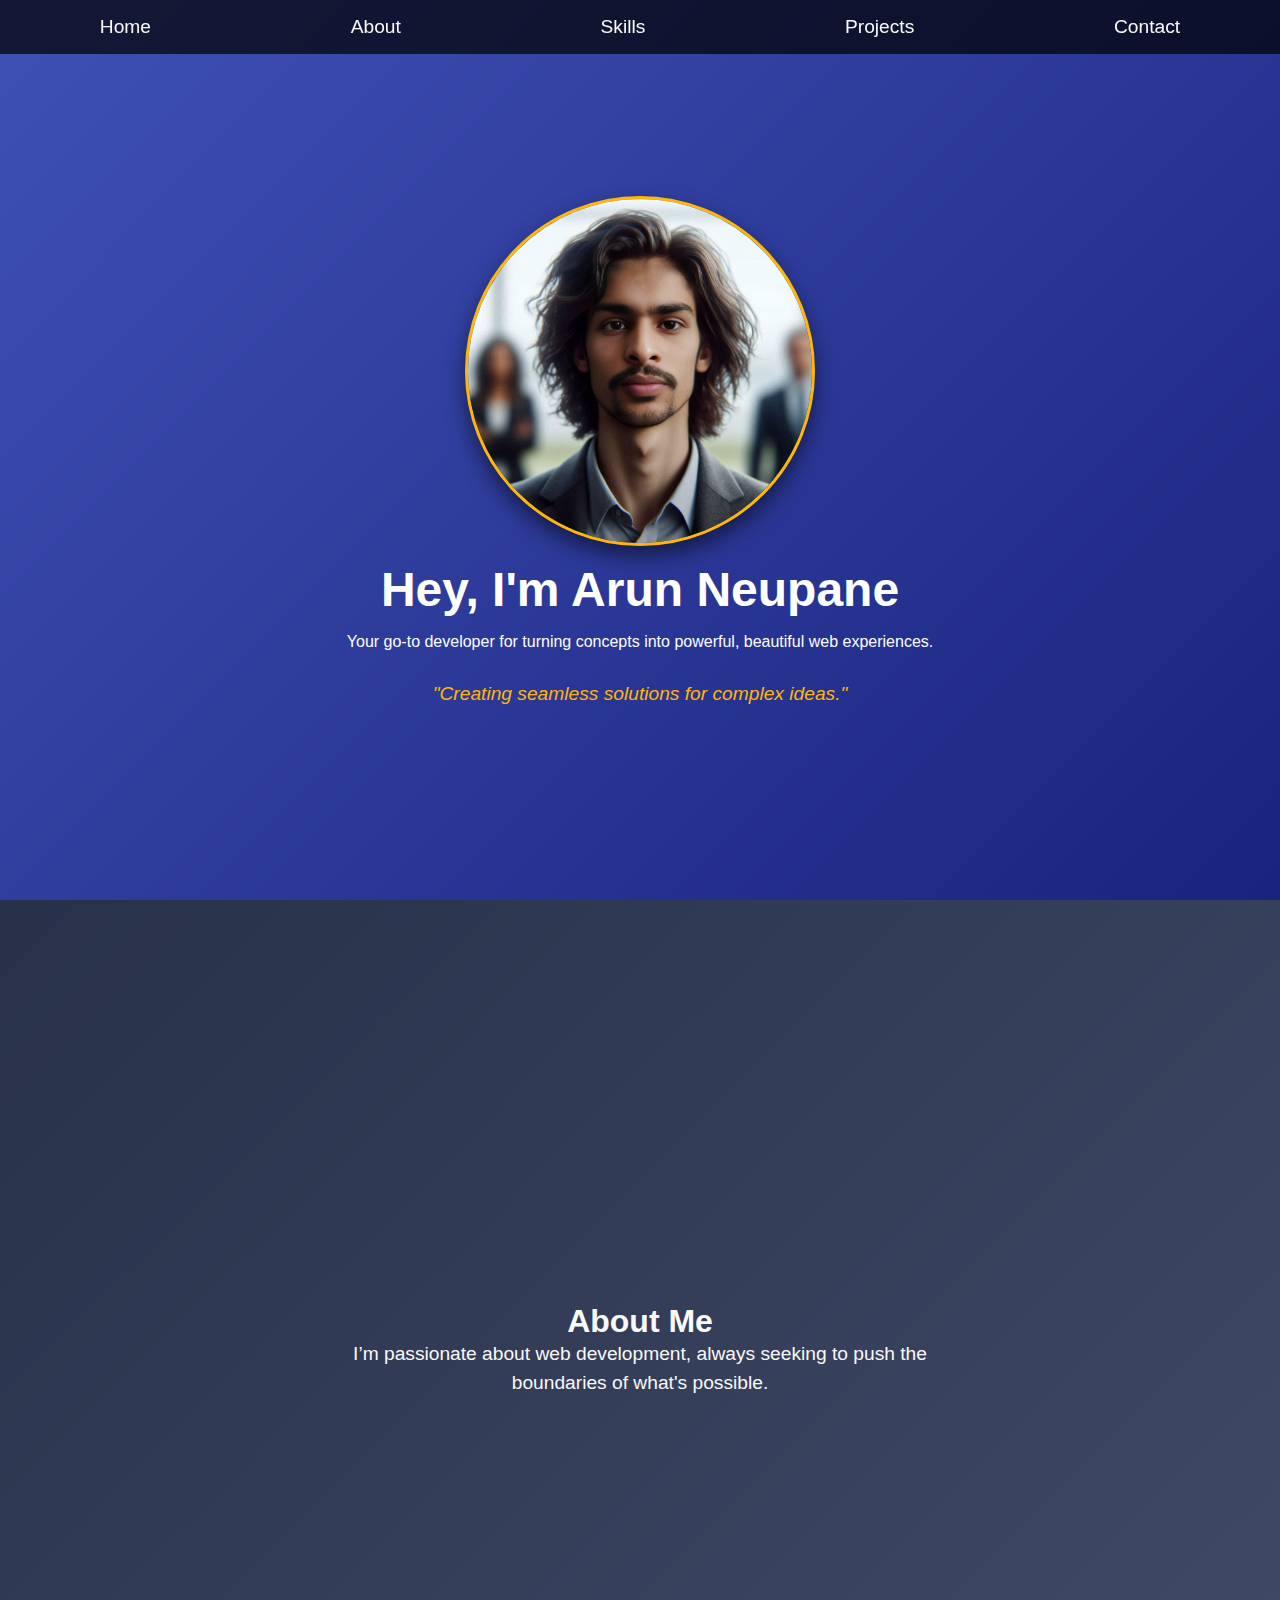
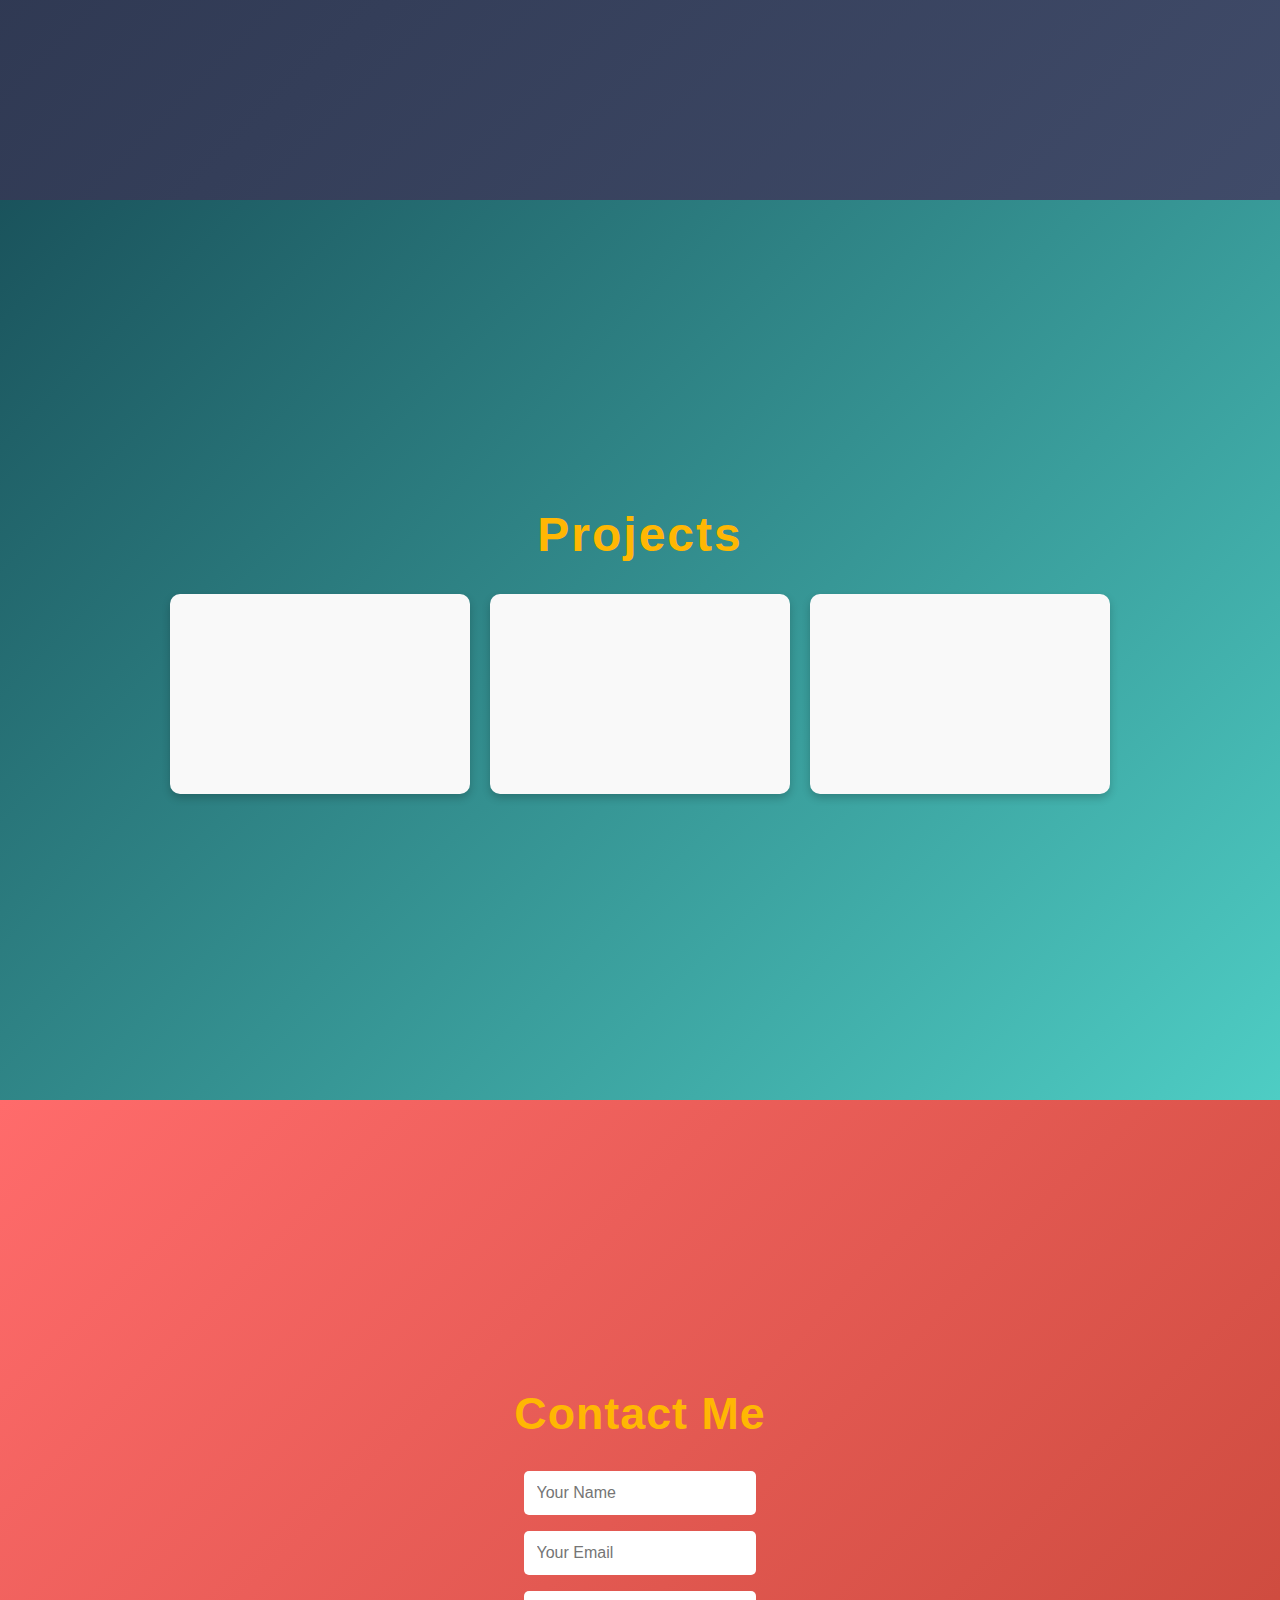
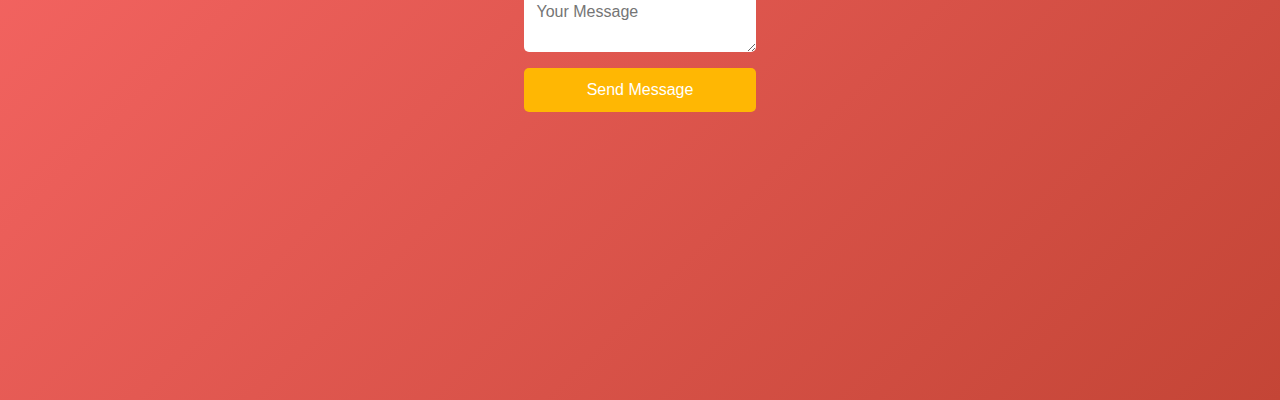
==== index.html @ 9dbfe306 "feat: added some ai images" ====
<!DOCTYPE html>
<html lang="en">

<head>
    <meta charset="UTF-8">
    <meta name="viewport" content="width=device-width, initial-scale=1.0">
    <title>Arun Neupane | Portfolio</title>
    <link rel="stylesheet" href="styles.css">
</head>

<body>
    <!-- Navbar -->
    <div class="menu-toggle" onclick="toggleMenu()">
        <span></span>
        <span></span>
        <span></span>
    </div>
    <nav>
        <a href="#intro">Home</a>
        <a href="#about">About</a>
        <a href="#skills">Skills</a>
        <a href="#projects">Projects</a>
        <a href="#contact">Contact</a>
    </nav>

    <!-- Intro Section -->
    <section id="intro">
        <div class="intro-content">
            <img src="./images/my-potrait1.png" alt="Arun Neupane" class="profile-photo">
            <h1>Hey, I'm Arun Neupane</h1>
            <p>Your go-to developer for turning concepts into powerful, beautiful web experiences.</p>
            <span class="subtitle">"Creating seamless solutions for complex ideas."</span>
        </div>
    </section>

    <!-- About Section -->
    <section id="about">
        <h1>About Me</h1>
        <p>I’m passionate about web development, always seeking to push the boundaries of what's possible.</p>
    </section>

    <!-- Projects Section -->
    <section id="projects">
        <h1 class="projects-title">Projects</h1>
        <div class="projects-container">
            <div class="project-card">
                <iframe src="https://easysorting.netlify.app" title="Project 1"></iframe>
                <div class="overlay">
                    <a href="https://easysorting.netlify.app" target="_blank" rel="noopener">Visit Site</a>
                </div>
            </div>
            <div class="project-card">
                <iframe src="https://allunitconverter.netlify.app" title="Project 1"></iframe>
                <div class="overlay">
                    <a href="https://allunitconverter.netlify.app" target="_blank" rel="noopener">Visit Site</a>
                </div>
            </div>
            <div class="project-card">
                <iframe src="https://easyqrcreate.netlify.app" title="Project 2"></iframe>
                <div class="overlay">
                    <a href="https://easyqrcreate.netlify.app" target="_blank" rel="noopener">Visit Site</a>
                </div>
            </div>
        </div>
    </section>

    <!-- Contact Section -->
    <section id="contact">
        <h1 class="contact-title">Contact Me</h1>
        <form action="mailto:arunneupane0000@gmail.com" method="post" enctype="text/plain">
            <input type="text" name="name" placeholder="Your Name" required>
            <input type="email" name="email" placeholder="Your Email" required>
            <textarea name="message" placeholder="Your Message" required></textarea>
            <button type="submit">Send Message</button>
        </form>
    </section>

    <script>
        function toggleMenu() {
            document.querySelector("nav").classList.toggle("active");
            document.querySelector(".menu-toggle").classList.toggle("active");
        }
    </script>
</body>

</html>
---- styles.css ----
/* General Reset and Font Styling */
* {
  margin: 0;
  padding: 0;
  box-sizing: border-box;
  font-family: "Arial", sans-serif;
  scroll-behavior: smooth;
}

/* Body and Nav Styling */
body {
  background: linear-gradient(135deg, #2a2a2e, #3d405b);
  color: #f9f9f9;
}

nav {
  position: fixed;
  width: 100%;
  display: flex;
  justify-content: space-around;
  background: rgba(0, 0, 0, 0.7);
  padding: 1rem 0;
  z-index: 10;
}

nav a {
  color: #f9f9f9;
  font-size: 1.2rem;
  margin: 0 1rem;
  text-decoration: none;
  position: relative;
  transition: color 0.3s;
}

nav a:hover {
  color: #ffb703;
}
/* Nav Menu */
.menu-toggle {
  width: 30px;
  height: 25px;
  position: fixed;
  top: 10px;
  right: 10px;
  display: none;
  flex-direction: column;
  justify-content: space-between;
  z-index: 999;
  cursor: pointer;
}
.menu-toggle span {
  display: block;
  height: 3px;
  background-color: white;
  border-radius: 2px;
  transition: transform 0.3s ease, opacity 0.3s ease;
}

.menu-toggle.active span:nth-child(1) {
  transform: translateY(11px) rotate(45deg);
}

.menu-toggle.active span:nth-child(2) {
  opacity: 0;
}

.menu-toggle.active span:nth-child(3) {
  transform: translateY(-11px) rotate(-45deg);
}
@media (max-width: 768px) {
  nav {
    flex-direction: column;
    width: 100%;
    text-align: center;
    height: 100%;
    transform: translateX(200vw);
    transition: transform 0.65s ease-in-out;
  }
  .menu-toggle {
    display: flex;
  }
  .active {
    display: flex;
  }
  .active {
    transform: translateX(0);
  }
}

/* Section Styling */
section {
  min-height: 100vh;
  padding: 2rem;
  display: flex;
  align-items: center;
  justify-content: center;
  flex-direction: column;
  text-align: center;
}

#intro {
  background: linear-gradient(135deg, #3f51b5, #1a237e);
  color: #fff;
  animation: fadeInUp 1.5s ease-out forwards;
}

.intro-content {
  display: flex;
  flex-direction: column;
  align-items: center;
  gap: 1rem;
}

.profile-photo {
  width: 350px;
  height: 350px;
  border-radius: 50%;
  border: 3px solid #ffb703;
  box-shadow: 0px 10px 20px rgba(0, 0, 0, 0.5);
  animation: bounce 2s ease infinite;
}

.intro-content h1 {
  font-size: 3rem;
  font-weight: bold;
}

.subtitle {
  font-size: 1.2rem;
  color: #ffb703;
  margin-top: 1rem;
  font-style: italic;
  animation: fadeIn 2s ease-in-out;
}

/* About Section */
#about {
  background: linear-gradient(135deg, #283149, #404b69);
  animation: slideInLeft 1s ease-out;
}

#about h2 {
  color: #ffb703;
  font-size: 2.5rem;
  margin-bottom: 1rem;
}

#about p {
  font-size: 1.2rem;
  max-width: 600px;
  line-height: 1.5;
}

/* Projects Section */
#projects {
  background: linear-gradient(135deg, #1a535c, #4ecdc4);
  animation: slideInRight 1s ease-out;
}

.projects-container {
  display: flex;
  gap: 20px;
  flex-wrap: wrap;
}

.project-card {
  position: relative;
  width: 300px;
  height: 200px;
  overflow: hidden;
  border-radius: 10px;
  box-shadow: 0 4px 8px rgba(0, 0, 0, 0.2);
  background: #f9f9f9;
}

.project-card iframe {
  width: 100vw;
  height: 120vh;
  transform: scale(0.25);
  transform-origin: 0 0;
  pointer-events: none;
  border: none;
  position: absolute;
  left: -15%;
}

/* .project-card:hover iframe {
  transform: scale(1.05);
} */

.overlay {
  position: absolute;
  top: 0;
  left: 0;
  right: 0;
  bottom: 0;
  display: flex;
  justify-content: center;
  align-items: center;
  background: rgba(0, 0, 0, 0.6);
  opacity: 0;
  transition: opacity 0.3s ease;
}

.project-card:hover .overlay {
  opacity: 1;
}

.overlay a {
  color: #fff;
  background: #0044cc;
  padding: 10px 20px;
  border-radius: 5px;
  font-size: 1.2rem;
  text-decoration: none;
}

/* Title */
.projects-title {
  font-size: 3rem;
  font-weight: bold;
  color: #ffb703;
  text-align: center;
  margin-bottom: 2rem;
  letter-spacing: 2px;
  position: relative;
  cursor: pointer;
  overflow: hidden;
}

.projects-title::before,
.projects-title::after {
  content: "Projects";
  position: absolute;
  top: 0;
  left: 0;
  width: 100%;
  height: 100%;
  transition: transform 0.3s ease, opacity 0.3s ease;
  transform-origin: bottom right;
  z-index: -1;
  color: #f0f4f8;
}

.projects-title::before {
  transform: translateX(0) translateY(0);
  opacity: 1;
}

.projects-title::after {
  color: #ff6b6b;
  transform: translateX(-100%) translateY(-100%);
}

.projects-title:hover::before {
  transform: translateX(100%) translateY(100%);
  opacity: 0;
}

.projects-title:hover::after {
  transform: translateX(0) translateY(0);
}

.projects-title:hover {
  color: #0044cc;
  text-shadow: 0px 4px 15px rgba(255, 107, 107, 0.7);
  transform: scale(1.05);
}

/* Contact Section */
#contact {
  background: linear-gradient(135deg, #ff6b6b, #c44536);
  animation: fadeInUp 1.5s ease-out;
}
.contact-title {
  font-size: 2.8rem;
  font-weight: bold;
  color: #ffb703;
  text-align: center;
  margin-bottom: 2rem;
  letter-spacing: 1px;
  transition: color 0.3s ease, transform 0.3s ease;
  position: relative;
  cursor: pointer;
}

.contact-title::before {
  content: "";
  position: absolute;
  top: 50%;
  left: 50%;
  transform: translate(-50%, -50%) scale(1);
  width: 100%;
  height: 100%;
  background: radial-gradient(
    circle,
    rgba(255, 107, 107, 0.5),
    rgba(255, 107, 107, 0)
  );
  border-radius: 50%;
  opacity: 0;
  transition: opacity 0.3s ease, transform 0.3s ease;
  z-index: -1;
}

.contact-title:hover {
  color: rgb(54, 54, 225);
  transform: scale(1.05);
  text-shadow: 0px 4px 15px rgba(255, 107, 107, 0.7);
}

.contact-title:hover::before {
  opacity: 1;
  transform: translate(-50%, -50%) scale(1.4);
}

#contact form {
  display: flex;
  flex-direction: column;
  gap: 1rem;
  max-width: 500px;
}

input,
textarea,
button {
  padding: 0.8rem;
  border: none;
  border-radius: 5px;
  font-size: 1rem;
}

button {
  background: #ffb703;
  color: white;
  cursor: pointer;
  transition: background 0.3s;
}

button:hover {
  background: #e59a05;
}

@media (max-width: 768px) {
  section,
  .projects-container {
    display: flex;
    align-items: center;
    justify-content: center;
    width: 100%;
  }
  .project-card {
    width: 500px;
    height: 500px;
  }
  form {
    width: 100%;
  }
  .project-card iframe {
    height: 100vh;
    width: 100vw;
    transform: scale(0.8);
    left: 0;
  }
}

/* Animations */
@keyframes fadeInUp {
  from {
    opacity: 0;
    transform: translateY(30px);
  }
  to {
    opacity: 1;
    transform: translateY(0);
  }
}

@keyframes fadeIn {
  from {
    opacity: 0;
    transform: scale(0.9);
  }
  to {
    opacity: 1;
    transform: scale(1);
  }
}

@keyframes bounce {
  0%,
  100% {
    transform: translateY(0);
  }
  50% {
    transform: translateY(-10px);
  }
}

@keyframes slideInLeft {
  from {
    opacity: 0;
    transform: translateX(-30px);
  }
  to {
    opacity: 1;
    transform: translateX(0);
  }
}

@keyframes slideInRight {
  from {
    opacity: 0;
    transform: translateX(30px);
  }
  to {
    opacity: 1;
    transform: translateX(0);
  }
}
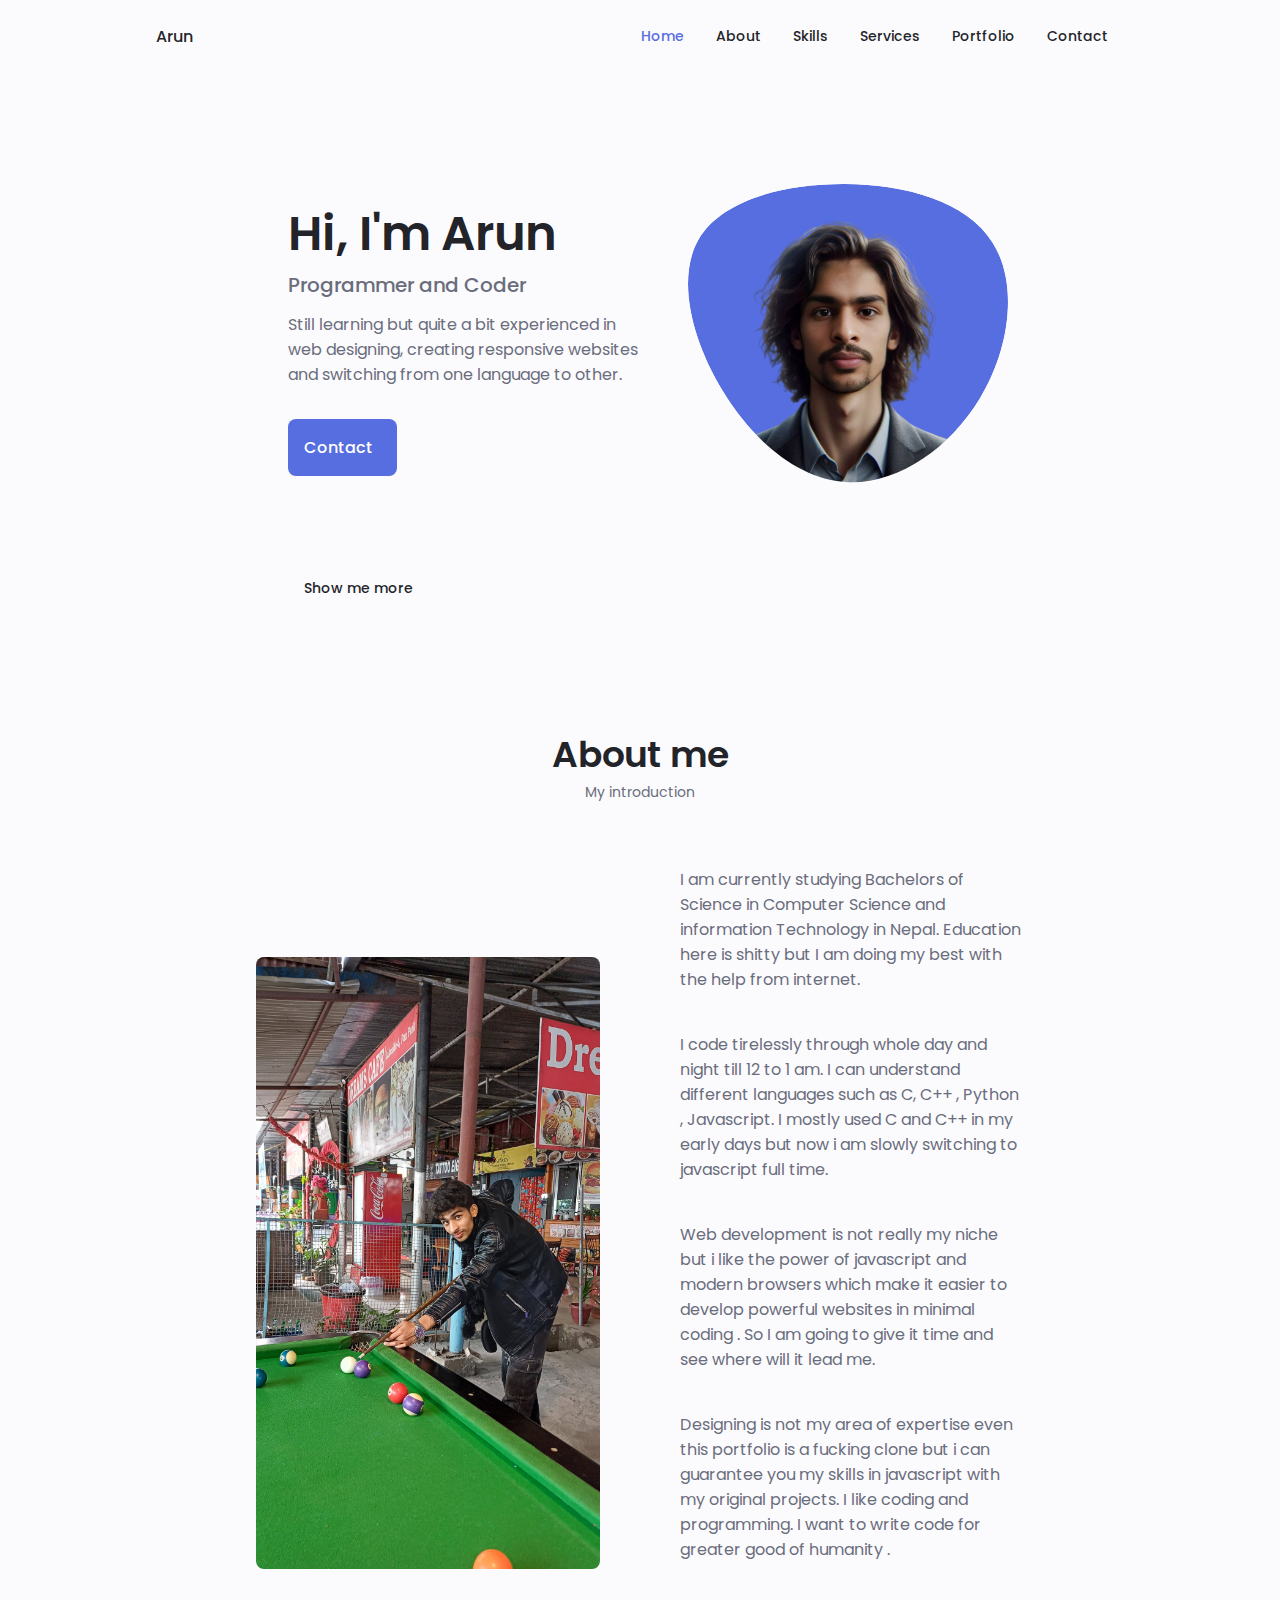
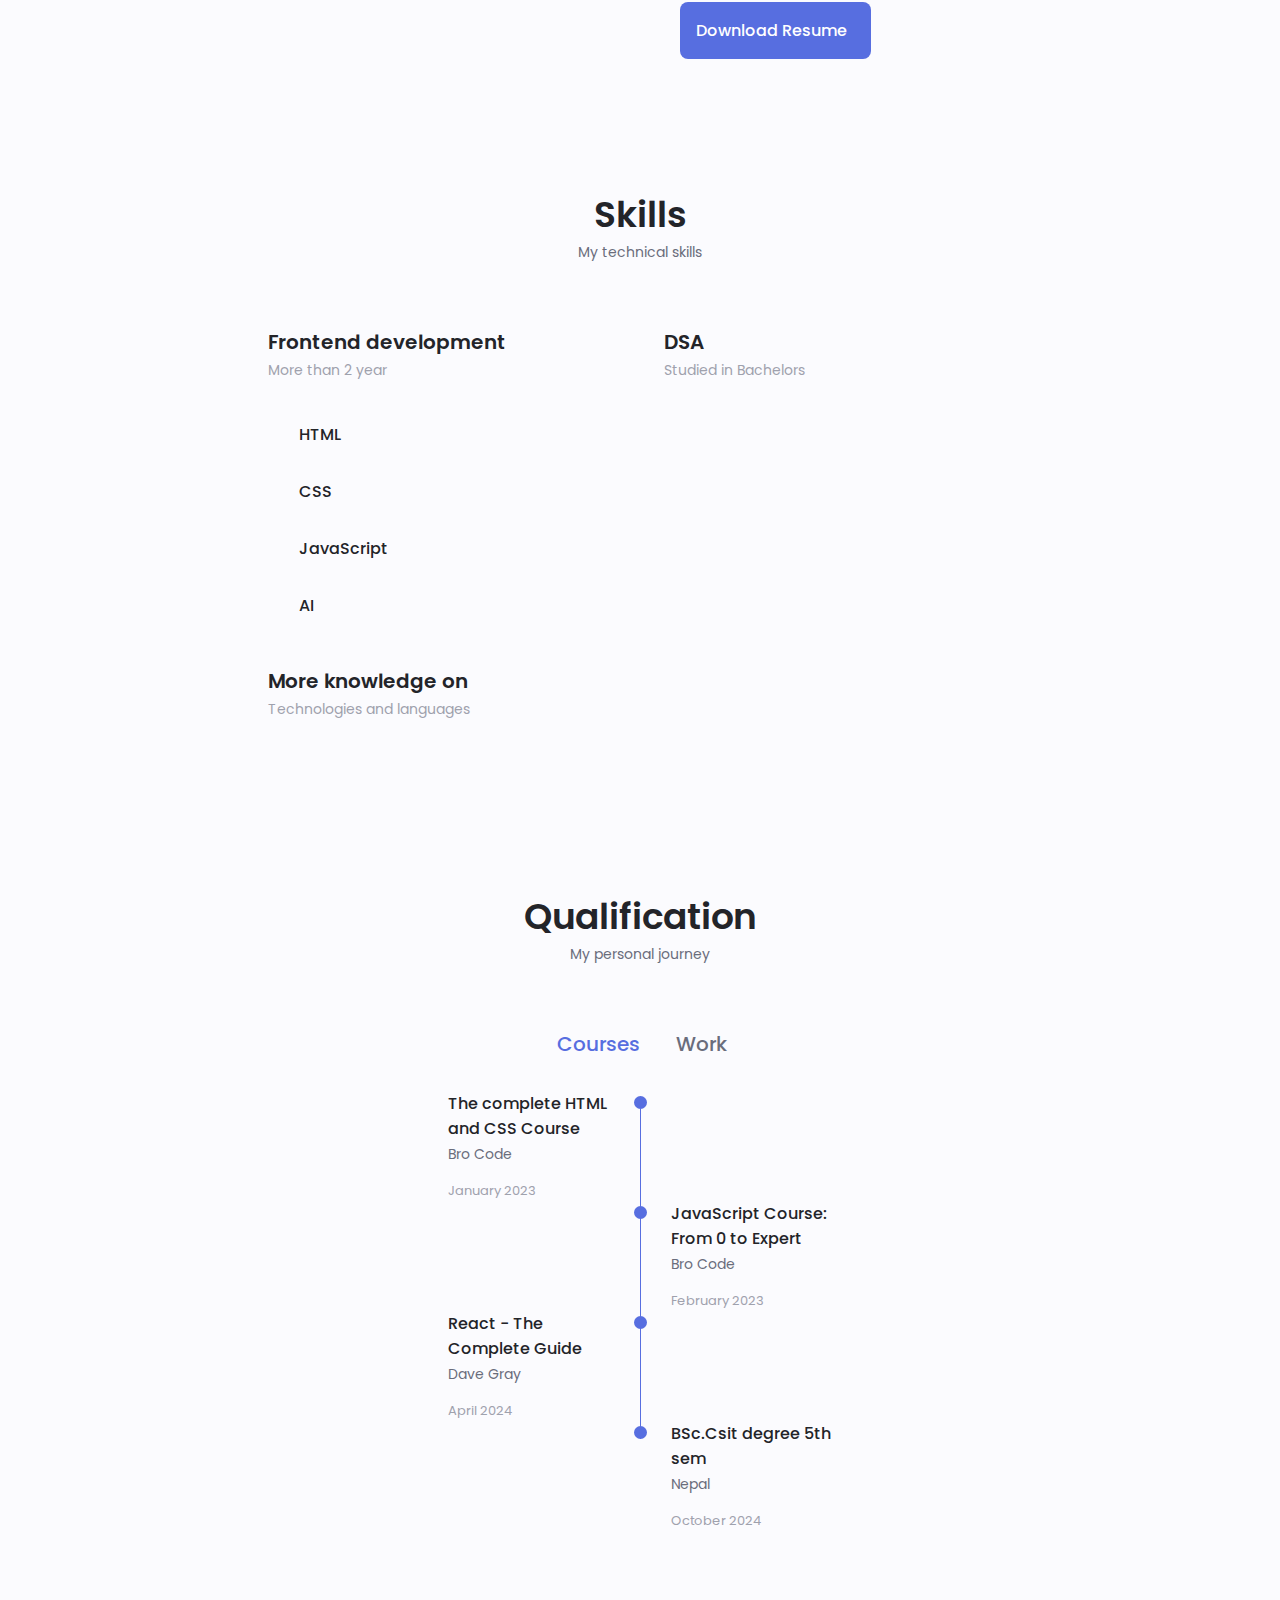
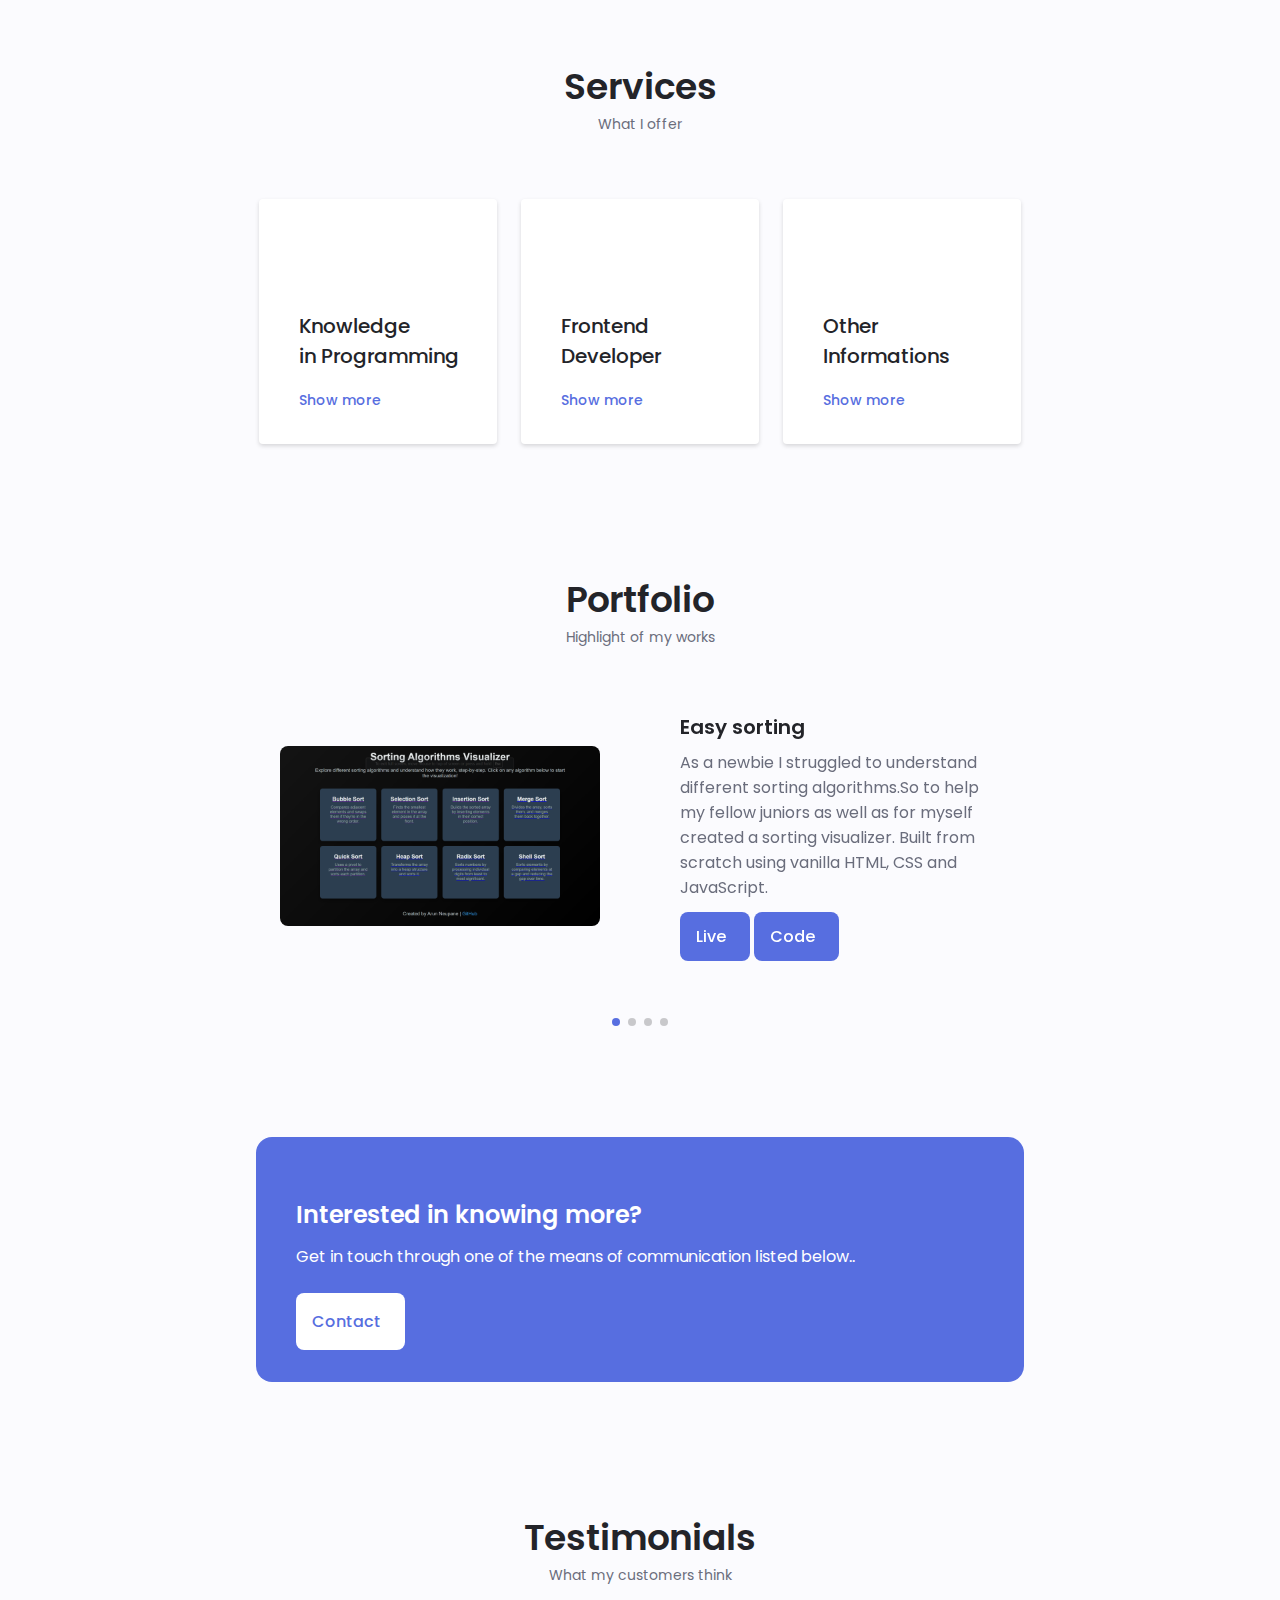
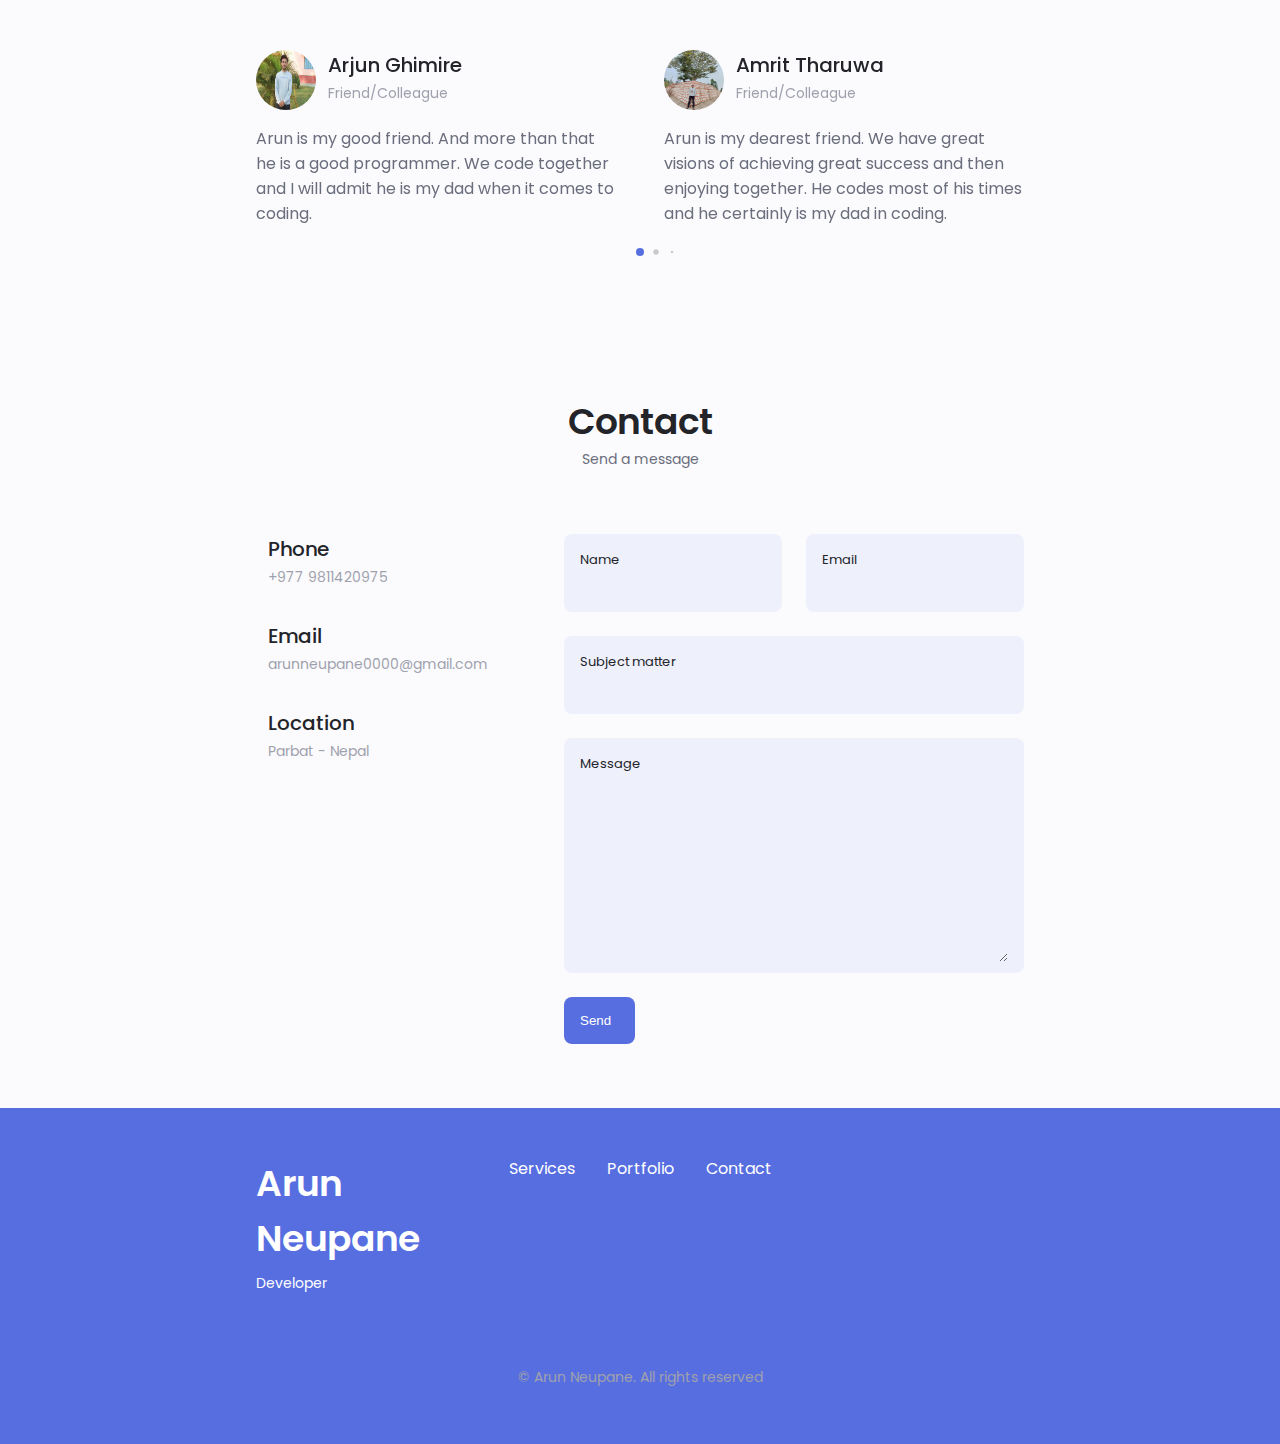
==== commit cd6a25e2: "threw away old one and here comes brand new one" ====
--- a/index.html
+++ b/index.html
@@ -2,85 +2,938 @@
 <html lang="en">
 
 <head>
-    <meta charset="UTF-8">
-    <meta name="viewport" content="width=device-width, initial-scale=1.0">
-    <title>Arun Neupane | Portfolio</title>
-    <link rel="stylesheet" href="styles.css">
+  <meta charset="UTF-8" />
+  <meta http-equiv="X-UA-Compatible" content="IE=edge" />
+  <meta name="viewport" content="width=device-width, initial-scale=1.0" />
+  <meta name="description"
+    content="Arun neupane's personal website, his projects, accomplishments, hardships and more " />
+  <meta name="keywords"
+    content="arun, arun neupane, arundada9000, arun dada, arun from nepal , nepali arun , arun from parbat, arun arun, arunneupane20, portfolio, arun neupane portfolio, arun neupane contact page, arun neupane csit, hacker arun, arun pooja, pooja pandey, arun loves pooja, arun and pooja , pooju" />
+
+  <link rel="stylesheet" href="https://unicons.iconscout.com/release/v4.0.0/css/line.css" />
+  <link rel="stylesheet" href="assets/css/swiper-bundle.min.css" />
+  <link rel="stylesheet" href="./assets/css/styles.css" />
+  <title>Arun Neupane | Portfolio</title>
 </head>
 
 <body>
-    <!-- Navbar -->
-    <div class="menu-toggle" onclick="toggleMenu()">
-        <span></span>
-        <span></span>
-        <span></span>
+  <!-- header -->
+  <header class="header" id="header">
+    <nav class="nav container">
+      <a href="#" class="nav__logo">Arun</a>
+
+      <div class="nav__menu" id="nav-menu">
+        <ul class="nav__list grid">
+          <li class="nav__item">
+            <a href="#home" class="nav__link active-link">
+              <i class="uil uil-estate nav__icon"></i> Home
+            </a>
+          </li>
+          <li class="nav__item">
+            <a href="#about" class="nav__link">
+              <i class="uil uil-user nav__icon"></i> About
+            </a>
+          </li>
+          <li class="nav__item">
+            <a href="#skills" class="nav__link">
+              <i class="uil uil-file-alt nav__icon"></i> Skills
+            </a>
+          </li>
+          <li class="nav__item">
+            <a href="#services" class="nav__link">
+              <i class="uil uil-briefcase-alt nav__icon"></i> Services
+            </a>
+          </li>
+          <li class="nav__item">
+            <a href="#portfolio" class="nav__link">
+              <i class="uil uil-scenery nav__icon"></i> Portfolio
+            </a>
+          </li>
+          <li class="nav__item">
+            <a href="#contact" class="nav__link">
+              <i class="uil uil-message nav__icon"></i> Contact
+            </a>
+          </li>
+        </ul>
+        <i class="uil uil-times nav__close" id="nav-close"></i>
+      </div>
+
+      <div class="nav__btns">
+        <!-- Theme change button -->
+        <i class="uil uil-moon change-theme" id="theme-button"></i>
+
+        <div class="nav__toggle" id="nav-toggle">
+          <i class="uil uil-apps"></i>
+        </div>
+      </div>
+    </nav>
+  </header>
+
+  <main class="main">
+    <!-- home -->
+    <section class="home section" id="home">
+      <div class="home__container container grid">
+        <div class="home__content grid">
+          <div class="home__social">
+            <a href="https://www.facebook.com/arunneupane9000/" target="_blank" rel="noopener"
+              class="home__social-icon">
+              <i class="uil uil-facebook"></i>
+            </a>
+            <a href="https://www.instagram.com/arundada9000/" target="_blank" rel="noopener" class="home__social-icon">
+              <i class="uil uil-instagram"></i>
+            </a>
+            <a href="mailto:arunneupane0000@gmail.com" target="_blank" class="home__social-icon">
+              <i class="uil uil-envelope"></i>
+            </a>
+            <a href="https://github.com/arundada9000" target="_blank" class="home__social-icon" rel="noopener">
+              <i class="uil uil-github-alt"></i>
+            </a>
+          </div>
+
+          <div class="home__img">
+            <svg class="home__blob" viewBox="0 0 200 187" xmlns="http://www.w3.org/2000/svg"
+              xmlns:xlink="http://www.w3.org/1999/xlink">
+              <mask id="mask0" mask-type="alpha">
+                <path d="M190.312 36.4879C206.582 62.1187 201.309 102.826 182.328 134.186C163.346 165.547 
+                        130.807 187.559 100.226 186.353C69.6454 185.297 41.0228 161.023 21.7403 129.362C2.45775 
+                        97.8511 -7.48481 59.1033 6.67581 34.5279C20.9871 10.1032 59.7028 -0.149132 97.9666 
+                        0.00163737C136.23 0.303176 174.193 10.857 190.312 36.4879Z" />
+              </mask>
+              <g mask="url(#mask0)">
+                <path d="M190.312 36.4879C206.582 62.1187 201.309 102.826 182.328 134.186C163.346 
+                        165.547 130.807 187.559 100.226 186.353C69.6454 185.297 41.0228 161.023 21.7403 
+                        129.362C2.45775 97.8511 -7.48481 59.1033 6.67581 34.5279C20.9871 10.1032 59.7028 
+                        -0.149132 97.9666 0.00163737C136.23 0.303176 174.193 10.857 190.312 36.4879Z" />
+
+                <image class="home__blob-img" x="12" y="18" href="assets/img/perfil.png" />
+              </g>
+            </svg>
+          </div>
+          <div class="home__data">
+            <h1 class="home__title">Hi, I'm Arun</h1>
+            <h3 class="home__subtitle">Programmer and Coder</h3>
+            <p class="home__description">
+              Still learning but quite a bit experienced in web designing, creating responsive websites and switching
+              from
+              one language to other.
+            </p>
+            <a href="#contact" class="button button--flex">Contact <i class="uil uil-message button__icon"></i></a>
+          </div>
+        </div>
+        <div class="home__scroll">
+          <a href="#about" class="home__scroll-button button--flex"><i class="uil uil-mouse-alt home__scroll-mouse"></i>
+            <span class="home__scroll-name">Show me more</span><i class="uil uil-arrow-down"></i></a>
+        </div>
+      </div>
+    </section>
+
+    <!-- about -->
+    <section class="about section" id="about">
+      <h2 class="section__title">About me</h2>
+      <span class="section__subtitle">My introduction</span>
+
+      <div class="about__container container grid">
+        <img src="assets/img/about.jpg" alt="" class="about__img" />
+
+        <div class="about__data">
+          <p class="about__description">
+            I am currently studying Bachelors of Science in Computer Science and information Technology in Nepal.
+            Education here is shitty but I am doing my best with the help from internet.
+          </p>
+          <p class="about__description">
+            I code tirelessly through whole day and night till 12 to 1 am. I can understand different languages such as
+            C, C++ , Python , Javascript. I mostly used C and C++ in my early days but now i am slowly switching to
+            javascript full time.
+          </p>
+          <p class="about__description">
+            Web development is not really my niche but i like the power of javascript and modern browsers which make it
+            easier to develop powerful websites in minimal coding . So I am going to give it time and see where will it
+            lead me.
+          </p>
+          <p class="about__description">
+            Designing is not my area of expertise even this portfolio is a fucking clone but i can guarantee you my
+            skills in javascript with my original projects. I like coding and programming. I want to write code for
+            greater good of humanity .
+          </p>
+
+          <!-- <div class="about__info">
+              <div>
+                <span class="about__info-title">01+</span>
+                <span class="about__info-name"
+                  >ano de <br />
+                  experiência</span
+                >
+              </div>
+              <div>
+                <span class="about__info-title">5+</span>
+                <span class="about__info-name"
+                  >Projetos <br />
+                  concluídos</span
+                >
+              </div>
+              <div>
+                <span class="about__info-title">25+</span>
+                <span class="about__info-name"
+                  >Livros lidos <br />
+                  em 2021</span
+                >
+              </div>
+            </div> -->
+
+          <div class="about__buttons">
+            <a download="" href="assets/pdf/Gerson-Cv.pdf" class="button button--flex">Download Resume<i
+                class="uil uil-download-alt button__icon"></i></a>
+          </div>
+        </div>
+      </div>
+    </section>
+
+    <!-- habilidades -->
+    <section class="skills section" id="skills">
+      <h2 class="section__title">Skills</h2>
+      <span class="section__subtitle">My technical skills</span>
+
+      <div class="skills__container container grid">
+        <div>
+          <!-- skill 1 -->
+          <div class="skills__content skills__open">
+            <div class="skills__header">
+              <i class="uil uil-brackets-curly skills__icon"></i>
+
+              <div>
+                <h1 class="skills__title">Frontend development</h1>
+                <span class="skills__subtitle">More than 2 year</span>
+              </div>
+
+              <i class="uil uil-angle-down skills__arrow"></i>
+            </div>
+
+            <div class="skills__list grid">
+              <div class="skills__data">
+                <div class="skills__titles">
+                  <h3 class="skills__name">HTML</h3>
+                </div>
+              </div>
+              <div class="skills__data">
+                <div class="skills__titles">
+                  <h3 class="skills__name">CSS</h3>
+                </div>
+              </div>
+              <div class="skills__data">
+                <div class="skills__titles">
+                  <h3 class="skills__name">JavaScript</h3>
+                </div>
+              </div>
+              <div class="skills__data">
+                <div class="skills__titles">
+                  <h3 class="skills__name">AI</h3>
+                </div>
+              </div>
+            </div>
+          </div>
+          <!-- skill 2 -->
+          <div class="skills__content skills__close">
+            <div class="skills__header">
+              <i class="uil uil-server-network skills__icon"></i>
+              <div>
+                <h1 class="skills__title">More knowledge on</h1>
+                <span class="skills__subtitle">Technologies and languages</span>
+              </div>
+
+              <i class="uil uil-angle-down skills__arrow"></i>
+            </div>
+
+            <div class="skills__list grid">
+              <div class="skills__data">
+                <div class="skills__titles">
+                  <h3 class="skills__name">C</h3>
+                </div>
+              </div>
+              <div class="skills__data">
+                <div class="skills__titles">
+                  <h3 class="skills__name">C++</h3>
+                </div>
+              </div>
+              <div class="skills__data">
+                <div class="skills__titles">
+                  <h3 class="skills__name">Python</h3>
+                </div>
+              </div>
+              <div class="skills__data">
+                <div class="skills__titles">
+                  <h3 class="skills__name">Dart</h3>
+                </div>
+              </div>
+            </div>
+          </div>
+        </div>
+
+        <div>
+          <!-- skill 3 -->
+          <div class="skills__content skills__close">
+            <div class="skills__header">
+              <i class="uil uil-swatchbook skills__icon"></i>
+              <div>
+                <h1 class="skills__title">DSA</h1>
+                <span class="skills__subtitle">Studied in Bachelors</span>
+              </div>
+
+              <i class="uil uil-angle-down skills__arrow"></i>
+            </div>
+
+            <div class="skills__list grid">
+              <div class="skills__data">
+                <div class="skills__titles">
+                  <h3 class="skills__name">Sorting</h3>
+                </div>
+              </div>
+              <div class="skills__data">
+                <div class="skills__titles">
+                  <h3 class="skills__name">Stack</h3>
+                </div>
+              </div>
+              <div class="skills__data">
+                <div class="skills__titles">
+                  <h3 class="skills__name">Queue</h3>
+                </div>
+              </div>
+              <div class="skills__data">
+                <div class="skills__titles">
+                  <h3 class="skills__name">Linked lists</h3>
+                </div>
+              </div>
+            </div>
+          </div>
+        </div>
+      </div>
+    </section>
+
+    <!-- qualificacao -->
+    <section class="qualification section">
+      <h2 class="section__title">Qualification</h2>
+      <span class="section__subtitle">My personal journey</span>
+
+      <div class="qualification__container container">
+        <div class="qualification__tabs">
+          <div class="qualification__button button--flex qualification__active" data-target="#education">
+            <i class="uil uil-graduation-cap qualification__icon"></i>
+            Courses
+          </div>
+
+          <div class="qualification__button button--flex" data-target="#work">
+            <i class="uil uil-briefcase-alt qualification__icon"></i>
+            Work
+          </div>
+        </div>
+
+        <div class="qualification__sections">
+          <!-- qualification content 1 -->
+          <div class="qualification__content qualification__active" data-content id="education">
+            <!-- qualification 1 -->
+            <div class="qualification__data">
+              <div>
+                <h3 class="qualification__title">
+                  The complete HTML and CSS Course
+                </h3>
+                <span class="qualification__subtitle">Bro Code</span>
+                <div class="qualification__calendar">
+                  <i class="uil uil-calendar-alt"></i>
+                  January 2023
+                </div>
+              </div>
+
+              <div>
+                <span class="qualification__rounder"></span>
+                <span class="qualification__line"></span>
+              </div>
+            </div>
+
+            <!-- qualification 2 -->
+            <div class="qualification__data">
+              <div></div>
+
+              <div>
+                <span class="qualification__rounder"></span>
+                <span class="qualification__line"></span>
+              </div>
+              <div>
+                <h3 class="qualification__title">
+                  JavaScript Course: From 0 to Expert
+                </h3>
+                <span class="qualification__subtitle">Bro Code</span>
+                <div class="qualification__calendar">
+                  <i class="uil uil-calendar-alt"></i>
+                  February 2023
+                </div>
+              </div>
+            </div>
+            <!-- qualification 3 -->
+            <div class="qualification__data">
+              <div>
+                <h3 class="qualification__title">
+                  React - The Complete Guide
+                </h3>
+                <span class="qualification__subtitle">Dave Gray</span>
+                <div class="qualification__calendar">
+                  <i class="uil uil-calendar-alt"></i>
+                  April 2024
+                </div>
+              </div>
+
+              <div>
+                <span class="qualification__rounder"></span>
+                <span class="qualification__line"></span>
+              </div>
+            </div>
+            <!-- qualification 4 -->
+            <div class="qualification__data">
+              <div></div>
+
+              <div>
+                <span class="qualification__rounder"></span>
+                <!-- <span class="qualification__line"></span> -->
+              </div>
+
+              <div>
+                <h3 class="qualification__title">BSc.Csit degree 5th sem</h3>
+                <span class="qualification__subtitle">Nepal</span>
+                <div class="qualification__calendar">
+                  <i class="uil uil-calendar-alt"></i>
+                  October 2024
+                </div>
+              </div>
+            </div>
+          </div>
+          <!-- qualification content 2 -->
+          <div class="qualification__content" data-content id="work">
+            <!-- qualification 1 -->
+            <div class="qualification__data">
+              <div>
+                <h3 class="qualification__title">Easy sorting</h3>
+                <span class="qualification__subtitle">Sorting algorithms visualized step by step</span>
+                <div class="qualification__calendar">
+                  <i class="uil uil-calendar-alt"></i>
+                  August 2024
+                </div>
+              </div>
+
+              <div>
+                <span class="qualification__rounder"></span>
+                <span class="qualification__line"></span>
+              </div>
+            </div>
+
+            <!-- qualification 2 -->
+            <div class="qualification__data">
+              <div></div>
+
+              <div>
+                <span class="qualification__rounder"></span>
+                <span class="qualification__line"></span>
+              </div>
+              <div>
+                <h3 class="qualification__title">All unit converter</h3>
+                <span class="qualification__subtitle">Convert various units in real time</span>
+                <div class="qualification__calendar">
+                  <i class="uil uil-calendar-alt"></i>
+                  September 2024
+                </div>
+              </div>
+            </div>
+            <!-- qualification 3 -->
+            <div class="qualification__data">
+              <div>
+                <h3 class="qualification__title">Easy qr create</h3>
+                <span class="qualification__subtitle">Qr code scanner and creator</span>
+                <div class="qualification__calendar">
+                  <i class="uil uil-calendar-alt"></i>
+                  October 2024
+                </div>
+              </div>
+
+              <div>
+                <span class="qualification__rounder"></span>
+                <!-- <span class="qualification__line"></span> -->
+              </div>
+            </div>
+          </div>
+        </div>
+      </div>
+    </section>
+
+    <!-- servicos -->
+    <section class="services section" id="services">
+      <h2 class="section__title">Services</h2>
+      <span class="section__subtitle">What I offer</span>
+
+      <div class="services__container container grid">
+        <!-- service 1 -->
+        <div class="services__content">
+          <div>
+            <i class="uil uil-web-grid services__icon"></i>
+            <h3 class="services__title">
+              Knowledge <br />
+              in Programming
+            </h3>
+          </div>
+
+          <span class="button button--flex button--small button--link services__button">
+            Show more
+            <i class="uil uil-arrow-right button__icon"></i>
+          </span>
+
+          <div class="services__modal">
+            <div class="services__modal-content">
+              <h4 class="services__modal-title">
+                Knowledge <br />
+                in UI/UX
+              </h4>
+              <i class="uil uil-times services__modal-close"></i>
+
+              <ul class="services__modal-services grid">
+                <li class="services__modal-service">
+                  <i class="uil uil-check-circle services__modal-icon"></i>
+                  <p>Github deployments, push, pull requests.</p>
+                </li>
+                <li class="services__modal-service">
+                  <i class="uil uil-check-circle services__modal-icon"></i>
+                  <p>
+                    Can write code with good variable/function names.
+                  </p>
+                </li>
+                <li class="services__modal-service">
+                  <i class="uil uil-check-circle services__modal-icon"></i>
+                  <p>Working with teammates.</p>
+                </li>
+                <li class="services__modal-service">
+                  <i class="uil uil-check-circle services__modal-icon"></i>
+                  <p>Searching for problems and help from AI.</p>
+                </li>
+              </ul>
+            </div>
+          </div>
+        </div>
+
+        <!-- service 2 -->
+        <div class="services__content">
+          <div>
+            <i class="uil uil-arrow services__icon"></i>
+            <h3 class="services__title">Frontend <br />Developer</h3>
+          </div>
+
+          <span class="button button--flex button--small button--link services__button">
+            Show more
+            <i class="uil uil-arrow-right button__icon"></i>
+          </span>
+
+          <div class="services__modal">
+            <div class="services__modal-content">
+              <h4 class="services__modal-title">
+                Frontend <br />
+                Developer
+              </h4>
+              <i class="uil uil-times services__modal-close"></i>
+
+              <ul class="services__modal-services grid">
+                <li class="services__modal-service">
+                  <i class="uil uil-check-circle services__modal-icon"></i>
+                  <p>User focused development.</p>
+                </li>
+                <li class="services__modal-service">
+                  <i class="uil uil-check-circle services__modal-icon"></i>
+                  <p>Interactive websites with user interactions.</p>
+                </li>
+                <li class="services__modal-service">
+                  <i class="uil uil-check-circle services__modal-icon"></i>
+                  <p>Website maintenance and improvements.</p>
+                </li>
+                <li class="services__modal-service">
+                  <i class="uil uil-check-circle services__modal-icon"></i>
+                  <p>Responsive apps.</p>
+                </li>
+              </ul>
+            </div>
+          </div>
+        </div>
+
+        <!-- service 3 -->
+        <div class="services__content">
+          <div>
+            <i class="uil uil-pen services__icon"></i>
+            <h3 class="services__title">
+              Other <br />
+              Informations
+            </h3>
+          </div>
+
+          <span class="button button--flex button--small button--link services__button">
+            Show more
+            <i class="uil uil-arrow-right button__icon"></i>
+          </span>
+
+          <div class="services__modal">
+            <div class="services__modal-content">
+              <h4 class="services__modal-title">
+                Other <br />
+                Informations
+              </h4>
+              <i class="uil uil-times services__modal-close"></i>
+
+              <ul class="services__modal-services grid">
+                <li class="services__modal-service">
+                  <i class="uil uil-check-circle services__modal-icon"></i>
+                  <p>Fluency in English, nepali and hindi.</p>
+                </li>
+                <li class="services__modal-service">
+                  <i class="uil uil-check-circle services__modal-icon"></i>
+                  <p>Self-taught with a passion for learning new things.</p>
+                </li>
+                <li class="services__modal-service">
+                  <i class="uil uil-check-circle services__modal-icon"></i>
+                  <p>Helpful and punctual.</p>
+                </li>
+                <li class="services__modal-service">
+                  <i class="uil uil-check-circle services__modal-icon"></i>
+                  <p>Adapted to remote work.</p>
+                </li>
+              </ul>
+            </div>
+          </div>
+        </div>
+      </div>
+    </section>
+
+    <!-- portfolio -->
+    <section class="portfolio section" id="portfolio">
+      <h2 class="section__title">Portfolio</h2>
+      <span class="section__subtitle">Highlight of my works</span>
+
+      <div class="portfolio__container container swiper mySwiper">
+        <div class="swiper-wrapper">
+          <!-- portfolio 1 -->
+          <div class="portfolio__content grid swiper-slide">
+            <img src="assets/img/portfolio0.jpg" alt="EasySorting" class="portfolio__img" />
+            <div class="portfolio__data">
+              <h3 class="portfolio__title">Easy sorting</h3>
+              <p class="portfolio__description">
+                As a newbie I struggled to understand different sorting algorithms.So to help my fellow juniors as well
+                as for myself created a sorting visualizer. Built from scratch using vanilla HTML, CSS and
+                JavaScript.
+              </p>
+              <a href="https://easysorting.netlify.app" class="button button--flex button--small portfolio__button">
+                Live
+                <i class="uil uil-arrow-right button__icon"></i>
+              </a>
+              <a href="https://github.com/arundada9000/Sorting" target="_blank" rel="noopener"
+                class="button button--flex button--small portfolio__button">
+                Code
+                <i class="uil uil-github button__icon"></i>
+              </a>
+            </div>
+          </div>
+          <!-- portfolio 2 -->
+          <div class="portfolio__content grid swiper-slide">
+            <img src="assets/img/portfolio1.jpg" alt="unit converter" class="portfolio__img" />
+            <div class="portfolio__data">
+              <h3 class="portfolio__title">Unit Converter</h3>
+              <p class="portfolio__description">
+                Converting one unit to another and vice versa in real time with various units and systems given.
+              </p>
+              <a href="https://allunitconverter.netlify.app" target="_blank" rel="noopener"
+                class="button button--flex button--small portfolio__button">
+                Live
+                <i class="uil uil-arrow-right button__icon"></i>
+              </a>
+              <a href="https://github.com/arundada9000/Unit-Converter" target="_blank"
+                class="button button--flex button--small portfolio__button">
+                Code
+                <i class="uil uil-github button__icon"></i>
+              </a>
+            </div>
+          </div>
+
+          <!-- portfolio 3 -->
+          <div class="portfolio__content grid swiper-slide">
+            <img src="assets/img/portfolio2.jpg" alt="Qr code scanner" class="portfolio__img" />
+            <div class="portfolio__data">
+              <h3 class="portfolio__title">Qr code scanner and Creator</h3>
+              <p class="portfolio__description">
+                Create and scan qr codes of any type and also save the created qr code.
+              </p>
+              <a href="https://easyqrcreate.netlify.app" target="_blank" rel="noopener"
+                class="button button--flex button--small portfolio__button">
+                Live
+                <i class="uil uil-arrow-right button__icon"></i>
+              </a>
+              <a href="https://github.com/arundada9000/Qr-code-scanner-and-generator" target="_blank" rel="noopener"
+                class="button button--flex button--small portfolio__button">
+                Code
+                <i class="uil uil-github button__icon"></i>
+              </a>
+            </div>
+          </div>
+
+          <!-- portfolio 4 -->
+          <div class="portfolio__content grid swiper-slide">
+            <img src="assets/img/portfolio3.jpg" alt="Random Number generator" class="portfolio__img" />
+            <div class="portfolio__data">
+              <h3 class="portfolio__title">Random Number Generator</h3>
+              <p class="portfolio__description">
+                Generates random numbers, passwords , coin toss , Dice throws and more .
+              </p>
+              <a href="https://pseudorandom.netlify.app" target="_blank"
+                class="button button--flex button--small portfolio__button">
+                Live
+                <i class="uil uil-arrow-right button__icon"></i>
+              </a>
+              <a href="https://github.com/arundada9000/Random-Number" target="_blank"
+                class="button button--flex button--small portfolio__button">
+                Code
+                <i class="uil uil-github button__icon"></i>
+              </a>
+            </div>
+          </div>
+        </div>
+
+        <div class="swiper-button-next">
+          <i class="uil uil-angle-right-b swiper-portfolio-icon"></i>
+        </div>
+        <div class="swiper-button-prev">
+          <i class="uil uil-angle-left-b swiper-portfolio-icon"></i>
+        </div>
+        <div class="swiper-pagination swiper-pagination-portfolio"></div>
+      </div>
+    </section>
+
+    <!-- mini cta -->
+    <section class="project section">
+      <div class="project__bg">
+        <div class="project__container container grid">
+          <div class="project__data">
+            <h2 class="project__title">Interested in knowing more?</h2>
+            <p class="project__description">
+              Get in touch through one of the means of communication listed
+              below..
+            </p>
+            <a href="#contact" class="button button--flex button--white">
+              Contact
+              <i class="uil uil-message project__icon button__icon"></i>
+            </a>
+          </div>
+        </div>
+      </div>
+    </section>
+
+    <!-- testimonial -->
+    <section class="testimonial section">
+      <h2 class="section__title">Testimonials</h2>
+      <span class="section__subtitle">What my customers think</span>
+
+      <div class="testimonial__container container swiper mySwiper">
+        <div class="swiper-wrapper">
+          <!-- testimonial 1 -->
+          <div class="testimonial__content swiper-slide">
+            <div class="testimonial__data">
+              <div class="testimonial__header">
+                <img src="assets/img/testimonial1.jpg" alt="arjun ghimire" class="testimonial__img" />
+
+                <div>
+                  <h3 class="testimonial__name">Arjun Ghimire</h3>
+                  <span class="testimonial__client">Friend/Colleague</span>
+                </div>
+              </div>
+
+              <div>
+                <i class="uil uil-star testimonial__icon-star"></i>
+                <i class="uil uil-star testimonial__icon-star"></i>
+                <i class="uil uil-star testimonial__icon-star"></i>
+                <i class="uil uil-star testimonial__icon-star"></i>
+                <i class="uil uil-star testimonial__icon-star"></i>
+              </div>
+            </div>
+
+            <p class="testimonial__description">
+              Arun is my good friend. And more than that he is a good programmer. We code together and I will admit he
+              is my dad when it comes to coding.
+            </p>
+          </div>
+
+          <!-- testimonial 2 -->
+          <div class="testimonial__content swiper-slide">
+            <div class="testimonial__data">
+              <div class="testimonial__header">
+                <img src="assets/img/testimonial2.jpg" alt="amrit tharuwa" class="testimonial__img" />
+
+                <div>
+                  <h3 class="testimonial__name">Amrit Tharuwa</h3>
+                  <span class="testimonial__client">Friend/Colleague</span>
+                </div>
+              </div>
+
+              <div>
+                <i class="uil uil-star testimonial__icon-star"></i>
+                <i class="uil uil-star testimonial__icon-star"></i>
+                <i class="uil uil-star testimonial__icon-star"></i>
+                <i class="uil uil-star testimonial__icon-star"></i>
+                <i class="uil uil-star testimonial__icon-star"></i>
+              </div>
+            </div>
+
+            <p class="testimonial__description">
+              Arun is my dearest friend. We have great visions of achieving great success and then enjoying together. He
+              codes most of his times and he certainly is my dad in coding.
+            </p>
+          </div>
+
+          <!-- testimonial 3 -->
+          <div class="testimonial__content swiper-slide">
+            <div class="testimonial__data">
+              <div class="testimonial__header">
+                <img src="assets/img/testimonial3.jpg" alt="dinesh sharma" class="testimonial__img" />
+
+                <div>
+                  <h3 class="testimonial__name">Dinesh sharma</h3>
+                  <span class="testimonial__client">Friend/Colleague</span>
+                </div>
+              </div>
+
+              <div>
+                <i class="uil uil-star testimonial__icon-star"></i>
+                <i class="uil uil-star testimonial__icon-star"></i>
+                <i class="uil uil-star testimonial__icon-star"></i>
+                <i class="uil uil-star testimonial__icon-star"></i>
+                <i class="uil uil-star testimonial__icon-star"></i>
+              </div>
+            </div>
+
+            <p class="testimonial__description">
+              We plan to succeed together in this technological world. Arun is a reliable goto when it comes to frontend
+              . "...." ke liye kuch bhi.
+            </p>
+          </div>
+        </div>
+        <div class="swiper-pagination swiper-pagination-testimonial"></div>
+      </div>
+    </section>
+
+    <!-- contato -->
+    <section class="contact section" id="contact">
+      <h2 class="section__title">Contact</h2>
+      <span class="section__subtitle">Send a message</span>
+
+      <div class="contact__container container grid">
+        <div>
+          <div class="contact__information">
+            <i class="uil uil-phone contact__icon"></i>
+
+            <div>
+              <h3 class="contact__title">Phone</h3>
+              <span class="contact__subtitle">+977 9811420975</span>
+            </div>
+          </div>
+          <div class="contact__information">
+            <i class="uil uil-envelope contact__icon"></i>
+
+            <div>
+              <h3 class="contact__title">Email</h3>
+              <span class="contact__subtitle">arunneupane0000@gmail.com</span>
+            </div>
+          </div>
+
+          <div class="contact__information">
+            <i class="uil uil-map-marker contact__icon"></i>
+
+            <div>
+              <h3 class="contact__title">Location</h3>
+              <span class="contact__subtitle">Parbat - Nepal</span>
+            </div>
+          </div>
+        </div>
+
+        <form action="mailto:arunneupane0000@gmail.com" class="contact__form grid">
+          <div class="contact__inputs grid">
+            <div class="contact__content">
+              <label for="" class="contact__label">Name</label>
+              <input type="text" class="contact__input" />
+            </div>
+            <div class="contact__content">
+              <label for="" class="contact__label">Email</label>
+              <input type="email" class="contact__input" />
+            </div>
+          </div>
+          <div class="contact__content">
+            <label for="" class="contact__label">Subject matter</label>
+            <input type="text" class="contact__input" />
+          </div>
+          <div class="contact__content">
+            <label for="" class="contact__label">Message</label>
+            <textarea name="" id="" cols="0" rows="7" class="contact__input"></textarea>
+          </div>
+
+          <div>
+            <button type="submit" class="button button--flex" style="border: none; cursor: pointer;">
+              Send
+              <i class="uil uil-message button__icon"></i></button>
+          </div>
+        </form>
+      </div>
+    </section>
+  </main>
+
+  <!-- Footer -->
+  <footer class="footer">
+    <div class="footer__bg">
+      <div class="footer__container container grid">
+        <div>
+          <h1 class="footer__title">Arun Neupane</h1>
+          <span class="footer__subtitle">Developer</span>
+        </div>
+
+        <ul class="footer__links">
+          <li>
+            <a href="#services" class="footer__link">Services</a>
+          </li>
+          <li>
+            <a href="#portfolio" class="footer__link">Portfolio</a>
+          </li>
+          <li>
+            <a href="#contact" class="footer__link">Contact</a>
+          </li>
+        </ul>
+
+        <div class="footer__socials">
+          <a href="mailto:arunneupane0000@gmail.com" target="_blank" class="footer__social">
+            <i class="uil uil-envelope"></i>
+          </a>
+          <a href="https://www.instagram.com/arundada9000/" target="_blank" class="footer__social" rel="noopener">
+            <i class="uil uil-instagram"></i>
+          </a>
+          <a href="https://github.com/arundada9000" target="_blank" class="footer__social" rel="noopener">
+            <i class="uil uil-github-alt"></i>
+          </a>
+          <a href="https://facebook.com/arunneupane9000" target="_blank" class="footer__social" rel="noopener">
+            <i class="uil uil-facebook"></i>
+          </a>
+
+        </div>
+      </div>
+
+      <p class="footer__copy">
+        &#169; Arun Neupane. All rights reserved
+      </p>
     </div>
-    <nav>
-        <a href="#intro">Home</a>
-        <a href="#about">About</a>
-        <a href="#skills">Skills</a>
-        <a href="#projects">Projects</a>
-        <a href="#contact">Contact</a>
-    </nav>
-
-    <!-- Intro Section -->
-    <section id="intro">
-        <div class="intro-content">
-            <img src="./images/my-potrait1.png" alt="Arun Neupane" class="profile-photo">
-            <h1>Hey, I'm Arun Neupane</h1>
-            <p>Your go-to developer for turning concepts into powerful, beautiful web experiences.</p>
-            <span class="subtitle">"Creating seamless solutions for complex ideas."</span>
-        </div>
-    </section>
-
-    <!-- About Section -->
-    <section id="about">
-        <h1>About Me</h1>
-        <p>I’m passionate about web development, always seeking to push the boundaries of what's possible.</p>
-    </section>
-
-    <!-- Projects Section -->
-    <section id="projects">
-        <h1 class="projects-title">Projects</h1>
-        <div class="projects-container">
-            <div class="project-card">
-                <iframe src="https://easysorting.netlify.app" title="Project 1"></iframe>
-                <div class="overlay">
-                    <a href="https://easysorting.netlify.app" target="_blank" rel="noopener">Visit Site</a>
-                </div>
-            </div>
-            <div class="project-card">
-                <iframe src="https://allunitconverter.netlify.app" title="Project 1"></iframe>
-                <div class="overlay">
-                    <a href="https://allunitconverter.netlify.app" target="_blank" rel="noopener">Visit Site</a>
-                </div>
-            </div>
-            <div class="project-card">
-                <iframe src="https://easyqrcreate.netlify.app" title="Project 2"></iframe>
-                <div class="overlay">
-                    <a href="https://easyqrcreate.netlify.app" target="_blank" rel="noopener">Visit Site</a>
-                </div>
-            </div>
-        </div>
-    </section>
-
-    <!-- Contact Section -->
-    <section id="contact">
-        <h1 class="contact-title">Contact Me</h1>
-        <form action="mailto:arunneupane0000@gmail.com" method="post" enctype="text/plain">
-            <input type="text" name="name" placeholder="Your Name" required>
-            <input type="email" name="email" placeholder="Your Email" required>
-            <textarea name="message" placeholder="Your Message" required></textarea>
-            <button type="submit">Send Message</button>
-        </form>
-    </section>
-
-    <script>
-        function toggleMenu() {
-            document.querySelector("nav").classList.toggle("active");
-            document.querySelector(".menu-toggle").classList.toggle("active");
-        }
-    </script>
+  </footer>
+
+  <!-- scroll top -->
+  <a href="#" class="scrollup" id="scroll-up">
+    <i class="uil uil-arrow-up scrollup__icon"></i>
+  </a>
+
+  <!-- swiper js -->
+  <script src="assets/js/swiper-bundle.min.js"></script>
+
+  <!-- main js -->
+  <script src="./assets/js/main.js"></script>
 </body>
 
 </html>--- a/assets/css/styles.css
+++ b/assets/css/styles.css
@@ -0,0 +1,1263 @@
+@import url('https://fonts.googleapis.com/css2?family=Poppins:ital,wght@0,500;0,600;1,400&display=swap');
+
+:root {
+  --header-height: 3rem;
+
+  /* colors */
+  --hue-color: 230;
+
+  /* hsl color mode */
+  --first-color: hsl(var(--hue-color), 69%, 61%);
+  --first-color-second: hsl(var(--hue-color), 69%, 61%);
+  --first-color-alt: hsl(var(--hue-color), 57%, 53%);
+  --first-color-lighter: hsl(var(--hue-color), 92%, 85%);
+  --title-color: hsl(var(--hue-color), 8%, 15%);
+  --text-color: hsl(var(--hue-color), 8%, 45%);
+  --text-color-light: hsl(var(--hue-color), 8%, 65%);
+  --input-color: hsl(var(--hue-color), 70%, 96%);
+  --body-color: hsl(var(--hue-color), 60%, 99%);
+  --container-color: #fff;
+  --scroll-bar-color: hsl(var(--hue-color), 12%, 90%);
+  --scroll-thumb-color: hsl(var(--hue-color), 12%, 80%);
+
+  /* font & typography */
+  --body-font: 'Poppins', sans-serif;
+
+  --big-font-size: 2rem;
+  --h1-font-size: 1.5rem;
+  --h2-font-size: 1.25rem;
+  --h3-font-size: 1.125rem;
+  --normal-font-size: 0.938rem;
+  --small-font-size: 0.813rem;
+  --smaller-font-size: 0.75rem;
+
+  /* font weight */
+  --font-medium: 500;
+  --font-semi-bold: 600;
+
+  /* margin bottom */
+  --mb-0-25: 0.25rem;
+  --mb-0-5: 0.5rem;
+  --mb-0-75: 0.75rem;
+  --mb-1: 1rem;
+  --mb-1-5: 1.5rem;
+  --mb-2: 2rem;
+  --mb-2-5: 2.5rem;
+  --mb-3: 3rem;
+
+  /* z-index */
+  --z-tooltip: 10;
+  --z-fixed: 100;
+  --z-modal: 1000;
+}
+
+/* font size for large devices */
+@media screen and (min-width: 968px) {
+  :root {
+    --big-font-size: 3rem;
+    --h1-font-size: 2.25rem;
+    --h2-font-size: 1.5rem;
+    --h3-font-size: 1.25rem;
+    --normal-font-size: 1rem;
+    --small-font-size: 0.875rem;
+    --smaller-font-size: 0.813rem;
+  }
+}
+
+/* variables dark theme */
+body.dark-theme {
+  --first-color-second: hsl(var(--hue-color), 30%, 8%);
+  --title-color: hsl(var(--hue-color), 8%, 95%);
+  --text-color: hsl(var(--hue-color), 8%, 75%);
+  --input-color: hsl(var(--hue-color), 29%, 16%);
+  --body-color: hsl(var(--hue-color), 28%, 12%);
+  --container-color: hsl(var(--hue-color), 29%, 16%);
+  --scroll-bar-color: hsl(var(--hue-color), 12%, 48%);
+  --scroll-thumb-color: hsl(var(--hue-color), 12%, 36%);
+}
+
+/* button dark/light */
+.nav__btns {
+  display: flex;
+  align-items: center;
+}
+
+.change-theme {
+  font-size: 1.25rem;
+  color: var(--title-color);
+  margin-right: var(--mb-1);
+  cursor: pointer;
+}
+
+.change-theme:hover {
+  color: var(--first-color);
+}
+
+/* base */
+* {
+  box-sizing: border-box;
+  padding: 0;
+  margin: 0;
+}
+
+html {
+  scroll-behavior: smooth;
+}
+
+body {
+  margin: 0 0 var(--header-height) 0;
+  font-family: var(--body-font);
+  font-size: var(--normal-font-size);
+  background-color: var(--body-color);
+  color: var(--text-color);
+}
+
+h1,
+h2,
+h3,
+h4 {
+  color: var(--title-color);
+  font-weight: var(--font-semi-bold);
+}
+
+ul {
+  list-style: none;
+}
+
+a {
+  text-decoration: none;
+}
+
+img {
+  max-width: 100%;
+  height: auto;
+}
+
+/* reusable */
+.section {
+  padding: 2rem 0 4rem;
+}
+
+.section__title {
+  font-size: var(--h1-font-size);
+}
+
+.section__subtitle {
+  display: block;
+  font-size: var(--small-font-size);
+  margin-bottom: var(--mb-3);
+}
+
+.section__title,
+.section__subtitle {
+  text-align: center;
+}
+
+/* layout */
+.container {
+  max-width: 768px;
+  margin-left: var(--mb-1-5);
+  margin-right: var(--mb-1-5);
+}
+
+.grid {
+  display: grid;
+  gap: 1.5rem;
+}
+
+.header {
+  width: 100%;
+  position: fixed;
+  left: 0;
+  bottom: 0;
+  z-index: var(--z-fixed);
+  background-color: var(--body-color);
+}
+
+/* nav */
+.nav {
+  max-width: 968px;
+  height: var(--header-height);
+  display: flex;
+  justify-content: space-between;
+  align-items: center;
+}
+
+.nav__logo,
+.nav__toggle {
+  color: var(--title-color);
+  font-weight: var(--font-medium);
+}
+
+.nav__logo:hover {
+  color: var(--first-color);
+}
+
+.nav__toggle {
+  font-size: 1.1rem;
+  cursor: pointer;
+}
+
+.nav__toggle:hover {
+  color: var(--first-color);
+}
+
+@media screen and (max-width: 767px) {
+  .nav__menu {
+    position: fixed;
+    bottom: -100%;
+    left: 0;
+    width: 100%;
+    background-color: var(--body-color);
+    padding: 2rem 1.5rem 4rem;
+    box-shadow: 0 -1px 4px rgba(0, 0, 0, 0.15);
+    border-radius: 1.5rem 1.5rem 0 0;
+    transition: 0.3s;
+  }
+}
+
+.nav__list {
+  grid-template-columns: repeat(3, 1fr);
+  gap: 2rem;
+}
+
+.nav__link {
+  display: flex;
+  flex-direction: column;
+  align-items: center;
+  font-size: var(--small-font-size);
+  color: var(--title-color);
+  font-weight: var(--font-medium);
+}
+
+.nav__link:hover {
+  color: var(--first-color);
+}
+
+.nav__icon {
+  font-size: 1.2rem;
+}
+
+.nav__close {
+  position: absolute;
+  right: 1.3rem;
+  bottom: 0.5rem;
+  font-size: 1.5rem;
+  cursor: pointer;
+  color: var(--first-color);
+}
+
+.nav__close:hover {
+  color: var(--first-color-alt);
+}
+
+/* show menu */
+.show-menu {
+  bottom: 0;
+}
+
+/* active link */
+.active-link {
+  color: var(--first-color);
+}
+
+/* change background header */
+.scroll-header {
+  box-shadow: 0 -1px 4px rgba(0, 0, 0, 0.15);
+}
+
+/* HOME */
+.home__container {
+  gap: 1rem;
+}
+
+.home__content {
+  grid-template-columns: 0.5fr 3fr;
+  padding-top: 3.5rem;
+  align-items: center;
+}
+
+.home__social {
+  display: grid;
+  grid-template-columns: max-content;
+  row-gap: 1rem;
+}
+
+.home__social-icon {
+  font-size: 1.25rem;
+  color: var(--first-color);
+}
+
+.home__social-icon:hover {
+  color: var(--first-color-alt);
+}
+
+.home__blob {
+  width: 200px;
+  fill: var(--first-color);
+}
+
+.home__blob-img {
+  width: 170px;
+}
+
+.home__data {
+  grid-column: 1/3;
+}
+
+.home__title {
+  font-size: var(--big-font-size);
+}
+
+.home__subtitle {
+  font-size: var(--h3-font-size);
+  color: var(--text-color);
+  font-weight: var(--font-medium);
+  margin-bottom: var(--mb-0-75);
+}
+
+.home__description {
+  margin-bottom: var(--mb-2);
+}
+
+.home__scroll {
+  display: none;
+}
+
+.home__scroll-button {
+  color: var(--first-color);
+  transition: 0.3s;
+}
+
+.home__scroll-button:hover {
+  transform: translateY(0.25rem);
+}
+
+.home__scroll-mouse {
+  font-size: 2rem;
+}
+
+.home__scroll-name {
+  font-size: var(--small-font-size);
+  color: var(--title-color);
+  font-weight: var(--font-medium);
+  margin-right: var(--mb-0-25);
+}
+
+.home__scroll-arrow {
+  font-size: 1.25rem;
+}
+
+/* BUTTONS */
+.button {
+  display: inline-block;
+  background-color: var(--first-color);
+  color: #fff;
+  padding: 1rem;
+  border-radius: 0.5rem;
+  font-weight: var(--font-medium);
+}
+
+.button:hover {
+  background-color: var(--first-color-alt);
+}
+
+.button__icon {
+  font-size: 1.25rem;
+  margin-left: var(--mb-0-5);
+  transition: 0.3s;
+}
+
+.button--white {
+  background-color: #fff;
+  color: var(--first-color);
+  margin-bottom: var(--mb-2);
+}
+
+.button--white:hover {
+  background-color: rgb(214, 214, 214);
+}
+
+.button--flex {
+  display: inline-flex;
+  align-items: center;
+}
+
+.button--small {
+  padding: 0.75rem 1rem;
+}
+
+.button--link {
+  padding: 0;
+  background-color: transparent;
+  color: var(--first-color);
+}
+
+.button--link:hover {
+  background-color: transparent;
+  color: var(--first-color-alt);
+}
+
+/* ABOUT */
+.about__img {
+  width: 200px;
+  border-radius: 0.5rem;
+  justify-self: center;
+  align-self: center;
+}
+
+.about__description {
+  text-align: center;
+  margin-bottom: var(--mb-2-5);
+}
+
+.about__info {
+  display: flex;
+  justify-content: space-evenly;
+  margin-bottom: var(--mb-2-5);
+}
+
+.about__info-title {
+  font-size: var(--h2-font-size);
+  font-weight: var(--font-semi-bold);
+  color: var(--title-color);
+}
+
+.about__info-name {
+  font-size: var(--small-font-size);
+}
+
+.about__info-title,
+.about__info-name {
+  display: block;
+  text-align: center;
+}
+
+.about__buttons {
+  display: flex;
+  justify-content: center;
+}
+
+/* SKILLS */
+.skills__container {
+  row-gap: 0;
+}
+
+.skills__header {
+  display: flex;
+  align-items: center;
+  margin-bottom: var(--mb-2-5);
+  cursor: pointer;
+}
+
+.skills__icon,
+.skills__arrow {
+  font-size: 2rem;
+  color: var(--first-color);
+}
+
+.skills__icon {
+  margin-right: var(--mb-0-75);
+}
+
+.skills__title {
+  font-size: var(--h3-font-size);
+}
+
+.skills__subtitle {
+  font-size: var(--small-font-size);
+  color: var(--text-color-light);
+}
+
+.skills__arrow {
+  margin-left: auto;
+  transition: 0.4s;
+}
+
+.skills__list {
+  row-gap: 1.5rem;
+  padding-left: 2.7rem;
+}
+
+.skills__titles {
+  display: flex;
+  justify-content: space-between;
+  margin-bottom: var(--mb-0-5);
+}
+
+.skills__name {
+  font-size: var(--normal-font-size);
+  font-weight: var(--font-medium);
+}
+
+.skills__close .skills__list {
+  height: 0;
+  overflow: hidden;
+}
+
+.skills__open .skills__list {
+  height: max-content;
+  margin-bottom: var(--mb-2-5);
+}
+
+.skills__open .skills__arrow {
+  transform: rotate(-180deg);
+}
+
+/* QUALIFICATION */
+.qualification__tabs {
+  display: flex;
+  justify-content: space-evenly;
+  margin-bottom: var(--mb-2);
+}
+
+.qualification__button {
+  font-size: var(--h3-font-size);
+  font-weight: var(--font-medium);
+  cursor: pointer;
+}
+
+.qualification__button:hover {
+  color: var(--first-color);
+}
+
+.qualification__icon {
+  font-size: 1.8rem;
+  margin-right: var(--mb-0-25);
+}
+
+.qualification__data {
+  display: grid;
+  grid-template-columns: 1fr max-content 1fr;
+  column-gap: 1.5rem;
+}
+
+.qualification__title {
+  font-size: var(--normal-font-size);
+  font-weight: var(--font-medium);
+}
+
+.qualification__subtitle {
+  display: inline-block;
+  font-size: var(--small-font-size);
+  margin-bottom: var(--mb-1);
+}
+
+.qualification__calendar {
+  font-size: var(--smaller-font-size);
+  color: var(--text-color-light);
+}
+
+.qualification__rounder {
+  display: inline-block;
+  width: 13px;
+  height: 13px;
+  background-color: var(--first-color);
+  border-radius: 50%;
+}
+
+.qualification__line {
+  display: block;
+  width: 1px;
+  height: 100%;
+  background-color: var(--first-color);
+  transform: translate(6px, -7px);
+}
+
+.qualification [data-content] {
+  display: none;
+}
+
+.qualification__active[data-content] {
+  display: block;
+}
+
+.qualification__button.qualification__active {
+  color: var(--first-color);
+}
+
+/* SERVICES */
+.services__container {
+  gap: 1.5rem;
+  grid-template-columns: repeat(2, 1fr);
+}
+
+.services__content {
+  position: relative;
+  background-color: var(--container-color);
+  padding: 3.5rem 0.5rem 1.25rem 1.5rem;
+  border-radius: 0.25rem;
+  box-shadow: 0 2px 4px rgba(0, 0, 0, 0.15);
+  transition: 0.3s;
+}
+
+.services__content:hover {
+  box-shadow: 0 4px 8px rgba(0, 0, 0, 0.15);
+}
+
+.services__icon {
+  display: block;
+  font-size: 1.5rem;
+  color: var(--first-color);
+  margin-bottom: var(--mb-1);
+}
+
+.services__title {
+  font-size: var(--h3-font-size);
+  margin-bottom: var(--mb-1);
+  font-weight: var(--font-medium);
+}
+
+.services__button {
+  cursor: pointer;
+  font-size: var(--small-font-size);
+}
+
+.services__button:hover .button__icon {
+  transform: translateX(0.25rem);
+}
+
+.services__modal {
+  position: fixed;
+  top: 0;
+  left: 0;
+  right: 0;
+  bottom: 0;
+  background-color: rgba(0, 0, 0, 0.5);
+  display: flex;
+  align-items: center;
+  justify-content: center;
+  padding: 0 1rem;
+  z-index: var(--z-modal);
+  opacity: 0;
+  visibility: hidden;
+  transition: 0.3s;
+}
+
+.services__modal-content {
+  position: relative;
+  background: var(--container-color);
+  padding: 1.5rem;
+  border-radius: 0.5rem;
+}
+
+.services__modal-services {
+  row-gap: 1rem;
+}
+
+.services__modal-service {
+  display: flex;
+}
+
+.services__modal-title {
+  font-size: var(--h3-font-size);
+  font-weight: var(--font-medium);
+  margin-bottom: var(--mb-1-5);
+}
+
+.services__modal-close {
+  position: absolute;
+  top: 1rem;
+  right: 1rem;
+  font-size: 1.5rem;
+  color: var(--first-color);
+  cursor: pointer;
+}
+
+.services__modal-icon {
+  color: var(--first-color);
+  margin-right: var(--mb-0-25);
+}
+
+/* active modal */
+.active-modal {
+  opacity: 1;
+  visibility: visible;
+}
+
+/* PORTFOLIO */
+.portfolio__container {
+  overflow: initial;
+}
+
+.portfolio__content {
+  padding: 0 1.5rem;
+}
+
+.portfolio__img {
+  width: 265px;
+  border-radius: 0.5rem;
+  justify-self: center;
+}
+
+.portfolio__title {
+  font-size: var(--h3-font-size);
+  margin-bottom: var(--mb-0-5);
+}
+
+.portfolio__description {
+  margin-bottom: var(--mb-0-75);
+}
+
+.portfolio__button:hover .button__icon {
+  transform: translateX(0.25rem);
+}
+
+.swiper-button-prev::after,
+.swiper-button-next::after {
+  content: '';
+}
+
+.swiper-portfolio-icon {
+  font-size: 2rem;
+  color: var(--first-color);
+}
+
+.swiper-button-prev {
+  left: -0.5rem;
+}
+
+.swiper-button-next {
+  right: -0.5rem;
+}
+
+.swiper-horizontal > .swiper-pagination-portfolio {
+  bottom: -2.5rem;
+}
+
+.swiper-pagination-bullet-active {
+  background-color: var(--first-color);
+}
+
+.swiper-button-prev,
+.swiper-button-next,
+.swiper-pagination-bullet {
+  outline: none;
+}
+
+/* PROJECT IN MIND */
+.project {
+  text-align: center;
+}
+
+.project__bg {
+  background-color: var(--first-color-second);
+  padding-top: 3rem;
+}
+
+.project__title {
+  font-size: var(--h2-font-size);
+  margin-bottom: var(--mb-0-75);
+}
+
+.project__description {
+  margin-bottom: var(--mb-1-5);
+}
+
+.project__title,
+.project__description {
+  color: #fff;
+}
+
+/* TESTIMONIAL */
+.testimonial__data,
+.testimonial__header {
+  display: flex;
+}
+
+.testimonial__data {
+  justify-content: space-between;
+  margin-bottom: var(--mb-1);
+}
+
+.testimonial__img {
+  width: 60px;
+  height: 60px;
+  border-radius: 50%;
+  margin-right: var(--mb-0-75);
+}
+
+.testimonial__name {
+  font-size: var(--h3-font-size);
+  font-weight: var(--font-medium);
+}
+
+.testimonial__client {
+  font-size: var(--small-font-size);
+  color: var(--text-color-light);
+}
+
+.testimonial__description {
+  margin-bottom: var(--mb-2-5);
+}
+
+.testimonial__icon-star {
+  color: var(--first-color);
+}
+
+.swiper-container .swiper-pagination-testimonial {
+  bottom: 0;
+}
+
+/* CONTACT ME */
+.contact__container {
+  row-gap: 3rem;
+}
+
+.contact__information {
+  display: flex;
+  margin-bottom: var(--mb-2);
+}
+
+.contact__icon {
+  font-size: 2rem;
+  color: var(--first-color);
+  margin-right: var(--mb-0-75);
+}
+
+.contact__title {
+  font-size: var(--h3-font-size);
+  font-weight: var(--font-medium);
+}
+
+.contact__subtitle {
+  font-size: var(--small-font-size);
+  color: var(--text-color-light);
+}
+
+.contact__content {
+  background-color: var(--input-color);
+  border-radius: 0.5rem;
+  padding: 0.75rem 1rem 0.25rem;
+}
+
+.contact__label {
+  font-size: var(--smaller-font-size);
+  color: var(--title-color);
+}
+
+.contact__input {
+  width: 100%;
+  background-color: var(--input-color);
+  color: var(--text-color);
+  font-family: var(--body-font);
+  font-size: var(--normal-font-size);
+  border: none;
+  outline: none;
+  padding: 0.25rem 0.5rem 0.5rem 0;
+}
+
+/* FOOTER */
+.footer {
+  padding-top: 2rem;
+}
+
+.footer__container {
+  row-gap: 3.5rem;
+}
+
+.footer__bg {
+  background-color: var(--first-color-second);
+  padding: 2rem 0 3rem;
+}
+
+.footer__title {
+  font-size: var(--h1-font-size);
+  margin-bottom: var(--mb-0-25);
+}
+
+.footer__subtitle {
+  font-size: var(--small-font-size);
+}
+
+.footer__links {
+  display: flex;
+  flex-direction: column;
+  row-gap: 1.5rem;
+}
+
+.footer__link:hover {
+  color: var(--first-color-lighter);
+}
+
+.footer__social {
+  font-size: 1.25rem;
+  margin-right: var(--mb-1-5);
+}
+
+.footer__social:hover {
+  color: var(--first-color-lighter);
+}
+
+.footer__copy {
+  font-size: var(--small-font-size);
+  text-align: center;
+  color: var(--text-color-light);
+  margin-top: var(--mb-3);
+}
+
+.footer__title,
+.footer__subtitle,
+.footer__link,
+.footer__social {
+  color: #fff;
+}
+
+/* SCROLL UP */
+.scrollup {
+  position: fixed;
+  right: 1rem;
+  bottom: -20%;
+  background-color: var(--first-color);
+  opacity: 0.8;
+  padding: 0 0.3rem;
+  border-radius: 0.4rem;
+  z-index: var(--z-tooltip);
+  transition: 0.4s;
+}
+
+.scrollup:hover {
+  background-color: var(--first-color-alt);
+}
+
+.scrollup__icon {
+  font-size: 1.5rem;
+  color: #fff;
+}
+
+/* show scroll */
+.show-scroll {
+  bottom: 5rem;
+}
+
+/* scroll bar */
+::-webkit-scrollbar {
+  width: 0.6rem;
+  background-color: var(--scroll-bar-color);
+  border-radius: 0.5rem;
+}
+
+::-webkit-scrollbar-thumb {
+  background-color: var(--scroll-thumb-color);
+  border-radius: 0.5rem;
+}
+
+::-webkit-scrollbar-thumb:hover {
+  background-color: var(--text-color-light);
+}
+
+/* Media Queries */
+/* small devices */
+@media screen and (max-width: 350px) {
+  .container {
+    margin-left: var(--mb-1);
+    margin-right: var(--mb-1);
+  }
+
+  .nav__menu {
+    padding: 2rem 0.25rem 4rem;
+  }
+
+  .nav__list {
+    column-gap: 0;
+  }
+
+  .home__content {
+    grid-template-columns: 0.25fr 3fr;
+  }
+
+  .home__blob {
+    width: 180px;
+  }
+
+  .skills__title {
+    font-size: var(--normal-font-size);
+  }
+
+  .qualification__data {
+    gap: 0.5rem;
+  }
+
+  .services__container {
+    grid-template-columns: max-content;
+    justify-content: center;
+  }
+
+  .services__content {
+    padding-right: 3.5rem;
+  }
+
+  .services__modal {
+    padding: 0 0.5rem;
+  }
+
+  .project__img {
+    width: 200px;
+  }
+
+  .testimonial__data,
+  .testimonial__header {
+    flex-direction: column;
+    align-items: center;
+  }
+
+  .testimonial__img {
+    margin-right: 0;
+    margin-bottom: var(--mb-0-25);
+  }
+  .testimonial__data,
+  .testimonial__description {
+    text-align: center;
+  }
+}
+
+/* medium devices */
+@media screen and (min-width: 568px) {
+  .home__content {
+    grid-template-columns: max-content 1fr 1fr;
+  }
+
+  .home__data {
+    grid-column: initial;
+  }
+
+  .home__img {
+    order: 1;
+    justify-self: center;
+  }
+
+  .about__container,
+  .skills__container,
+  .portfolio__content,
+  .project__container,
+  .contact__container,
+  .footer__container {
+    grid-template-columns: repeat(2, 1fr);
+  }
+
+  .qualification__sections {
+    display: grid;
+    grid-template-columns: 0.6fr;
+    justify-content: center;
+  }
+}
+
+@media screen and (min-width: 768px) {
+  .container {
+    margin-left: auto;
+    margin-right: auto;
+  }
+
+  body {
+    margin: 0;
+  }
+
+  .section {
+    padding: 6rem 0 2rem;
+  }
+
+  .section__subtitle {
+    margin-bottom: 4rem;
+  }
+
+  .header {
+    top: 0;
+    bottom: initial;
+  }
+
+  .header,
+  .main,
+  .footer__container {
+    padding: 0 1rem;
+  }
+
+  .nav {
+    height: calc(var(--header-height) + 1.5rem);
+    column-gap: 1rem;
+  }
+
+  .nav__icon,
+  .nav__close,
+  .nav__toggle {
+    display: none;
+  }
+
+  .nav__list {
+    display: flex;
+    column-gap: 2rem;
+  }
+
+  .nav__menu {
+    margin-left: auto;
+  }
+
+  .change-theme {
+    margin: 0;
+  }
+
+  .home__container {
+    row-gap: 5rem;
+  }
+
+  .home__content {
+    padding-top: 5.5rem;
+    column-gap: 2rem;
+  }
+
+  .home__blob {
+    width: 270px;
+  }
+
+  .home__scroll {
+    display: block;
+  }
+
+  .home__scroll-button {
+    margin-left: 3rem;
+  }
+
+  .about__container {
+    column-gap: 5rem;
+  }
+
+  .about__img {
+    width: 350px;
+  }
+
+  .about__description {
+    text-align: initial;
+  }
+
+  .about__info {
+    justify-content: space-between;
+  }
+
+  .about__buttons {
+    justify-content: initial;
+  }
+
+  .qualification__tabs {
+    justify-content: center;
+  }
+
+  .qualification__button {
+    margin: 0 var(--mb-1);
+  }
+  .qualification__sections {
+    grid-template-columns: 0.5fr;
+  }
+
+  .services__container {
+    grid-template-columns: repeat(3, 218px);
+    justify-content: center;
+  }
+
+  .services__icon {
+    font-size: 2rem;
+  }
+
+  .services__content {
+    padding: 6rem 0 2rem 2.5rem;
+  }
+
+  .services__modal-content {
+    width: 450px;
+  }
+
+  .portfolio__img {
+    width: 320px;
+  }
+
+  .portfolio__content {
+    align-items: center;
+  }
+
+  .project {
+    text-align: initial;
+  }
+
+  .project__bg {
+    background: none;
+  }
+
+  .project__container {
+    background-color: var(--first-color-second);
+    border-radius: 1rem;
+    padding: 3rem 2.5rem 0;
+    grid-template-columns: 1fr max-content;
+    column-gap: 3rem;
+  }
+
+  .project__data {
+    padding-top: 0.8rem;
+  }
+
+  .footer__container {
+    grid-template-columns: repeat(3, 1fr);
+  }
+
+  .footer__bg {
+    padding: 3rem 0 3.5rem;
+  }
+
+  .footer__links {
+    flex-direction: row;
+    column-gap: 2rem;
+  }
+
+  .footer__socials {
+    justify-self: flex-end;
+  }
+
+  .footer__copy {
+    margin-top: 4.5rem;
+  }
+}
+
+/* large devices */
+@media screen and (min-width: 1024px) {
+  .header,
+  .main,
+  .footer__container {
+    padding: 0;
+  }
+
+  .home__blob {
+    width: 320px;
+  }
+
+  .home__social {
+    transform: translateX(-6rem);
+  }
+
+  .services__container {
+    grid-template-columns: repeat(3, 238px);
+  }
+
+  .portfolio__content {
+    column-gap: 5rem;
+  }
+
+  .swiper-portfolio-icon {
+    font-size: 3.5rem;
+  }
+  .swiper-button-prev {
+    left: -3.5rem;
+  }
+
+  .swiper-button-next {
+    right: -3.5rem;
+  }
+
+  .swiper-horizontal > .swiper-pagination-portfolio {
+    bottom: -4.5rem;
+  }
+
+  .contact__form {
+    width: 460px;
+  }
+
+  .contact__inputs {
+    grid-template-columns: repeat(2, 1fr);
+  }
+}
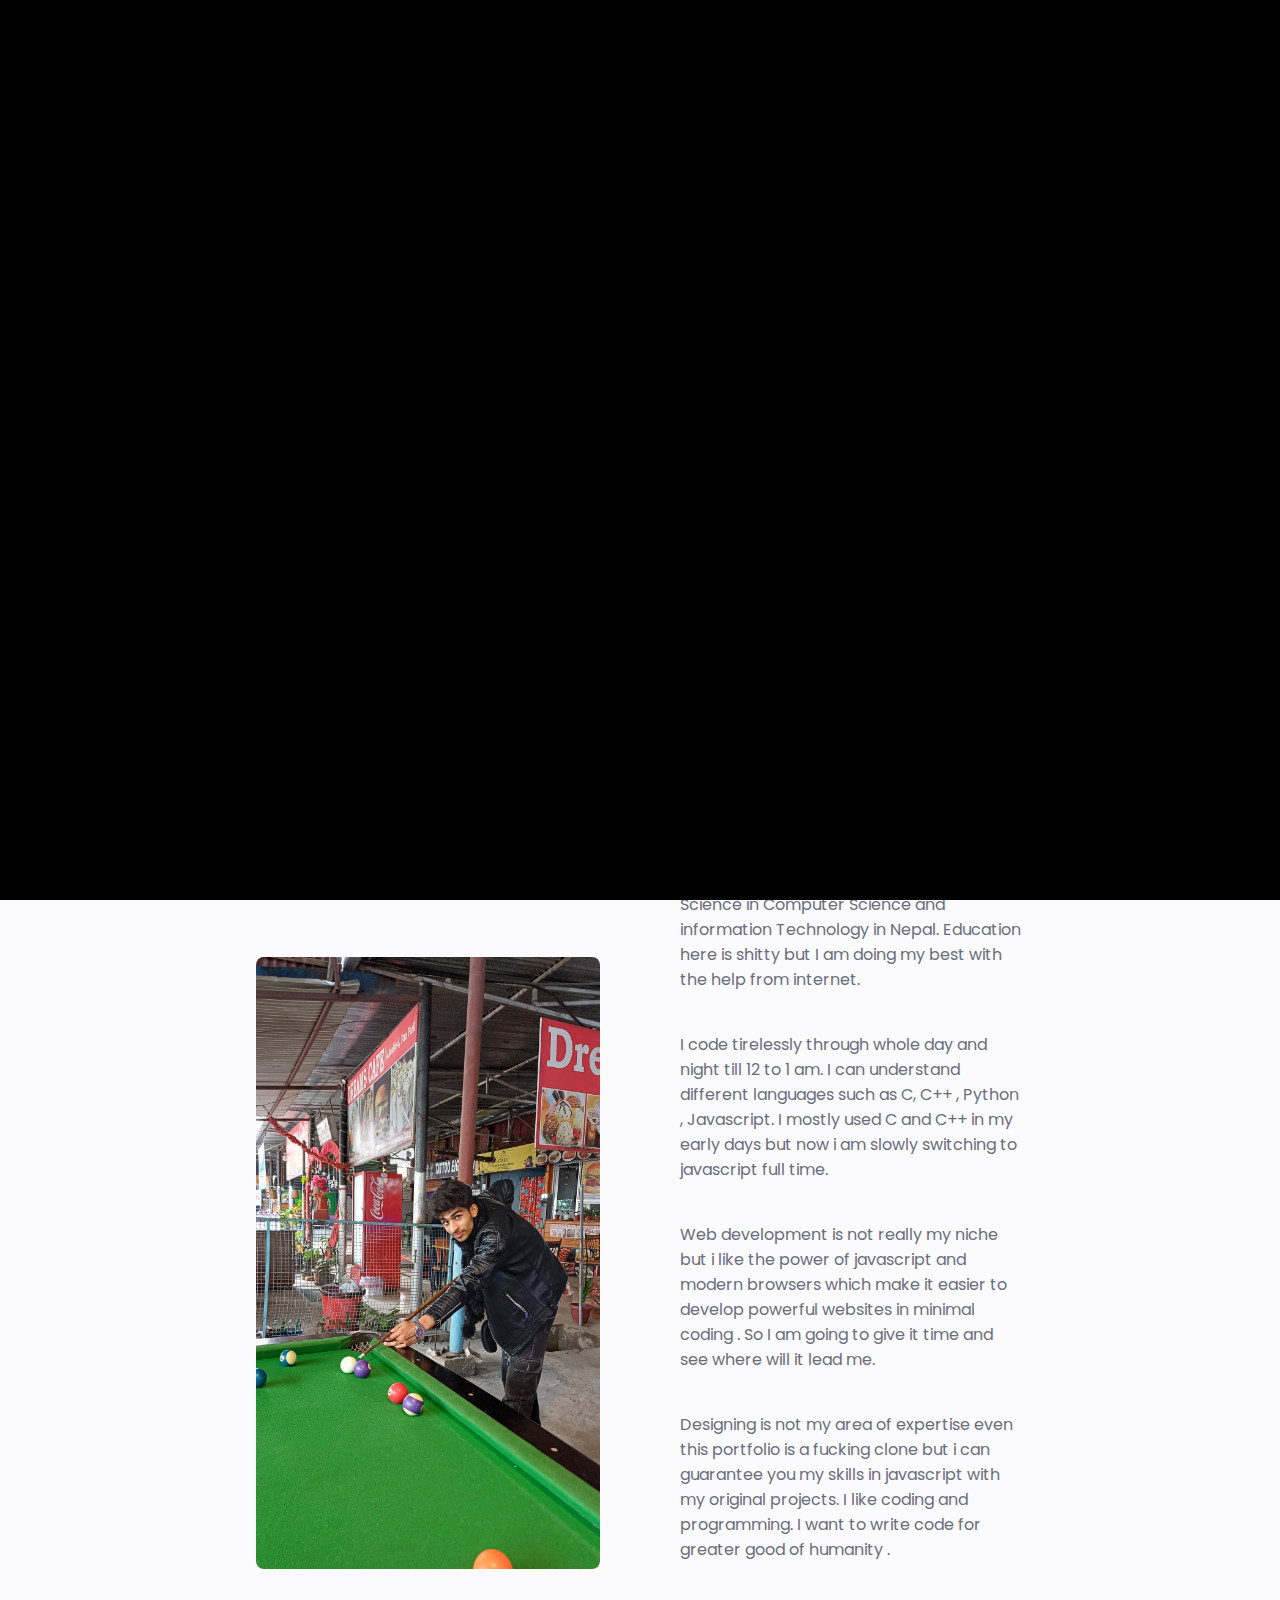
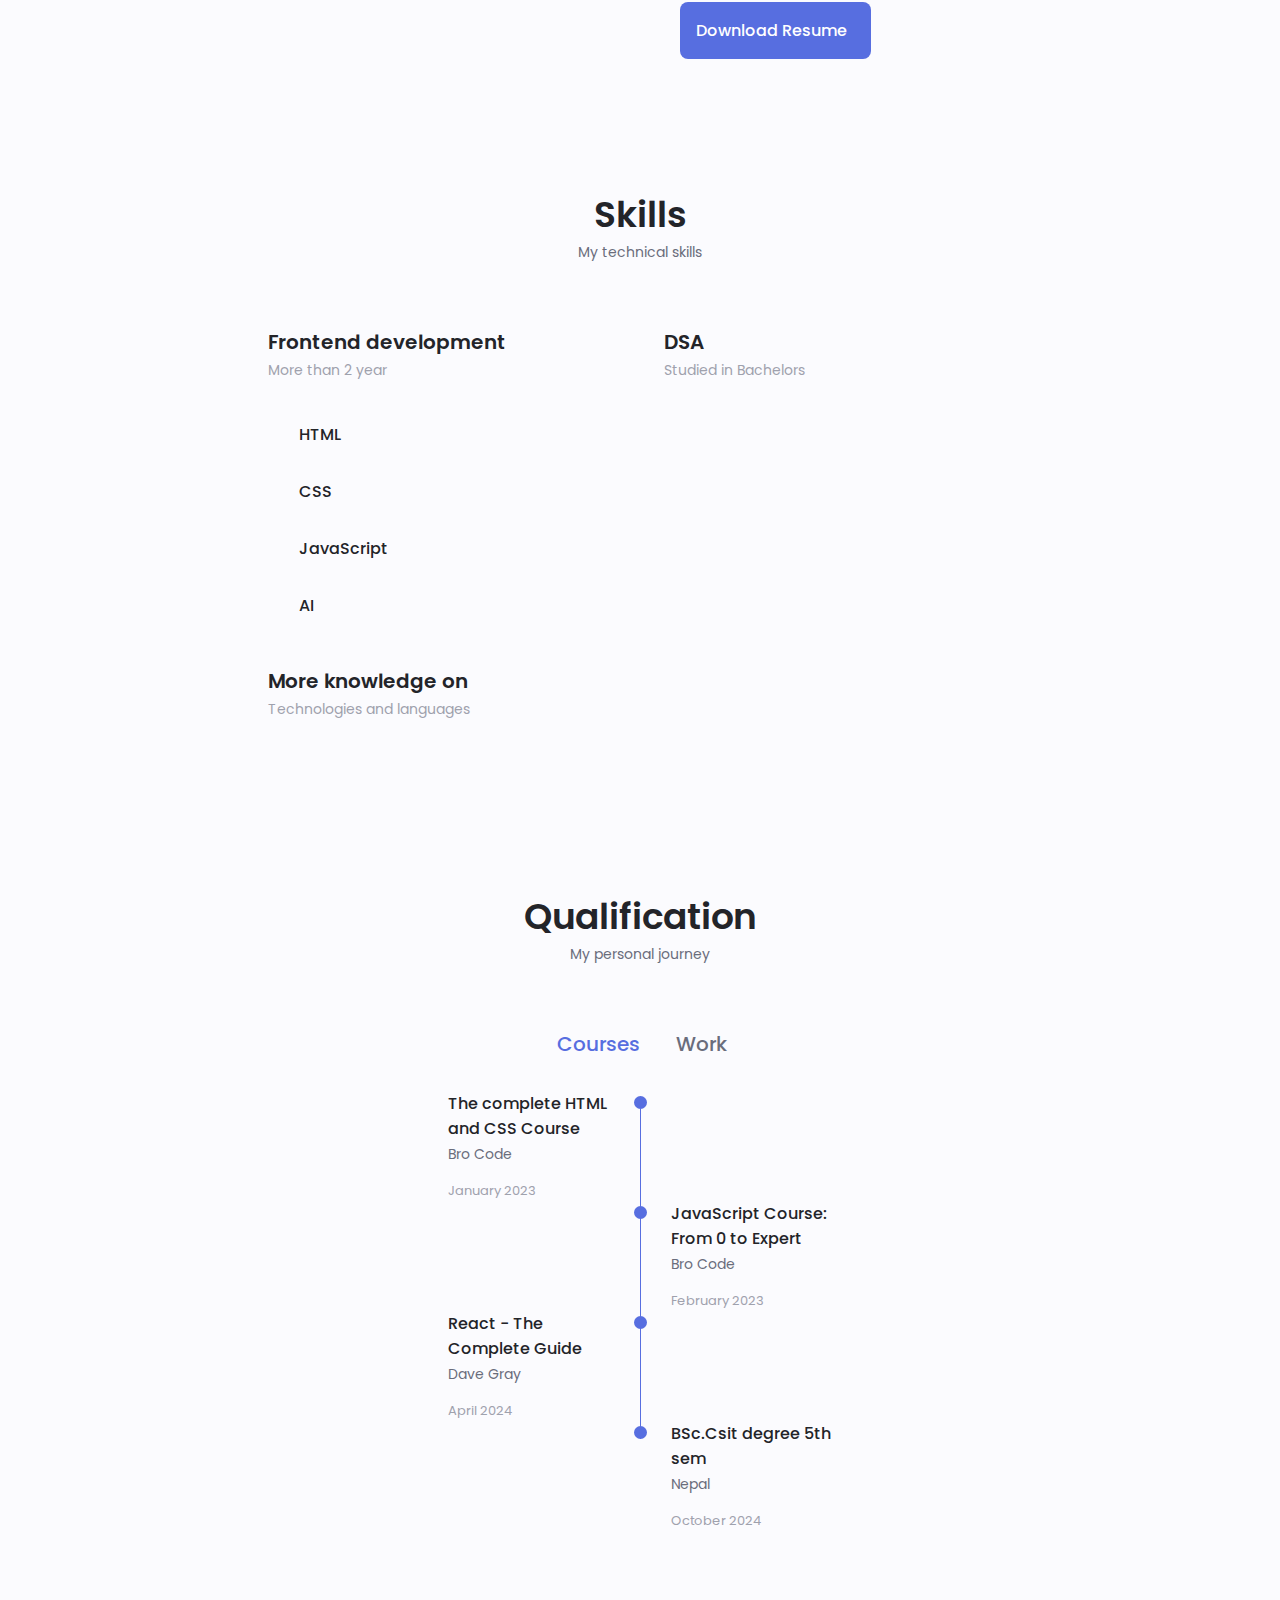
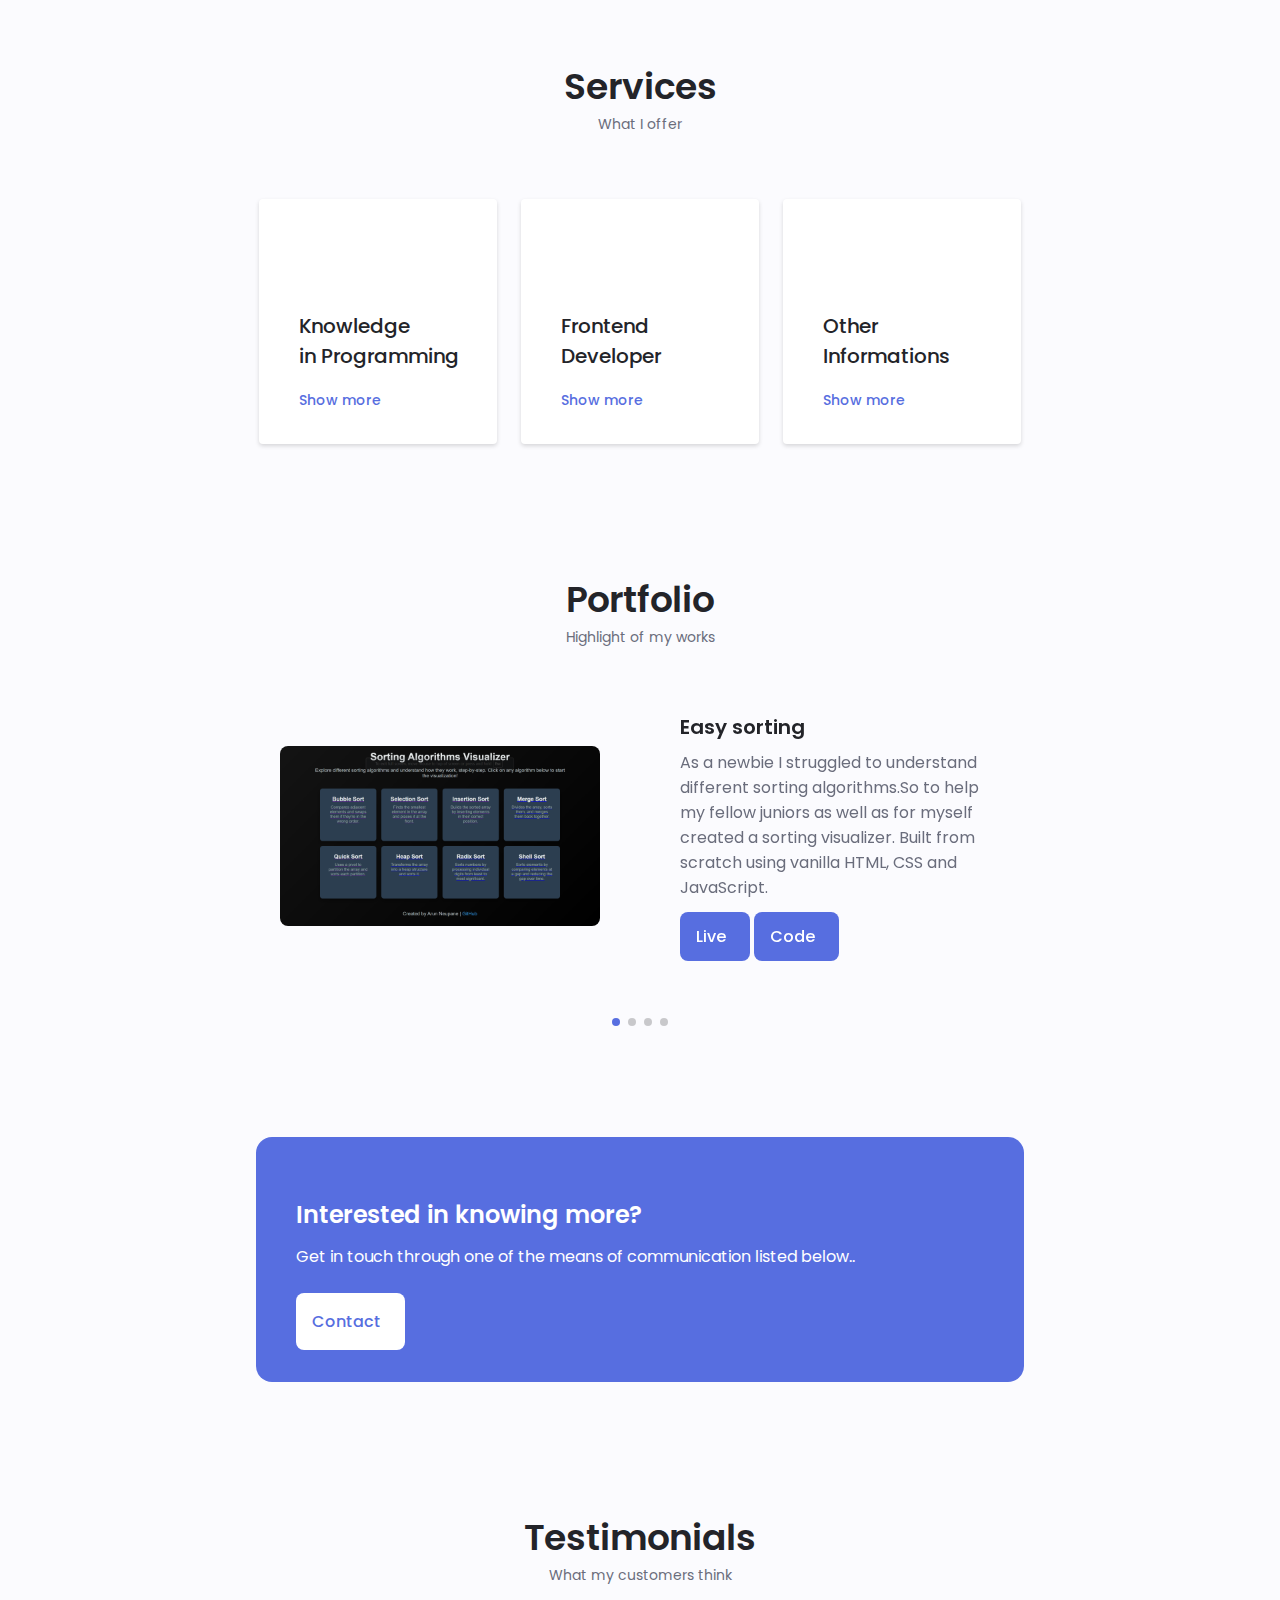
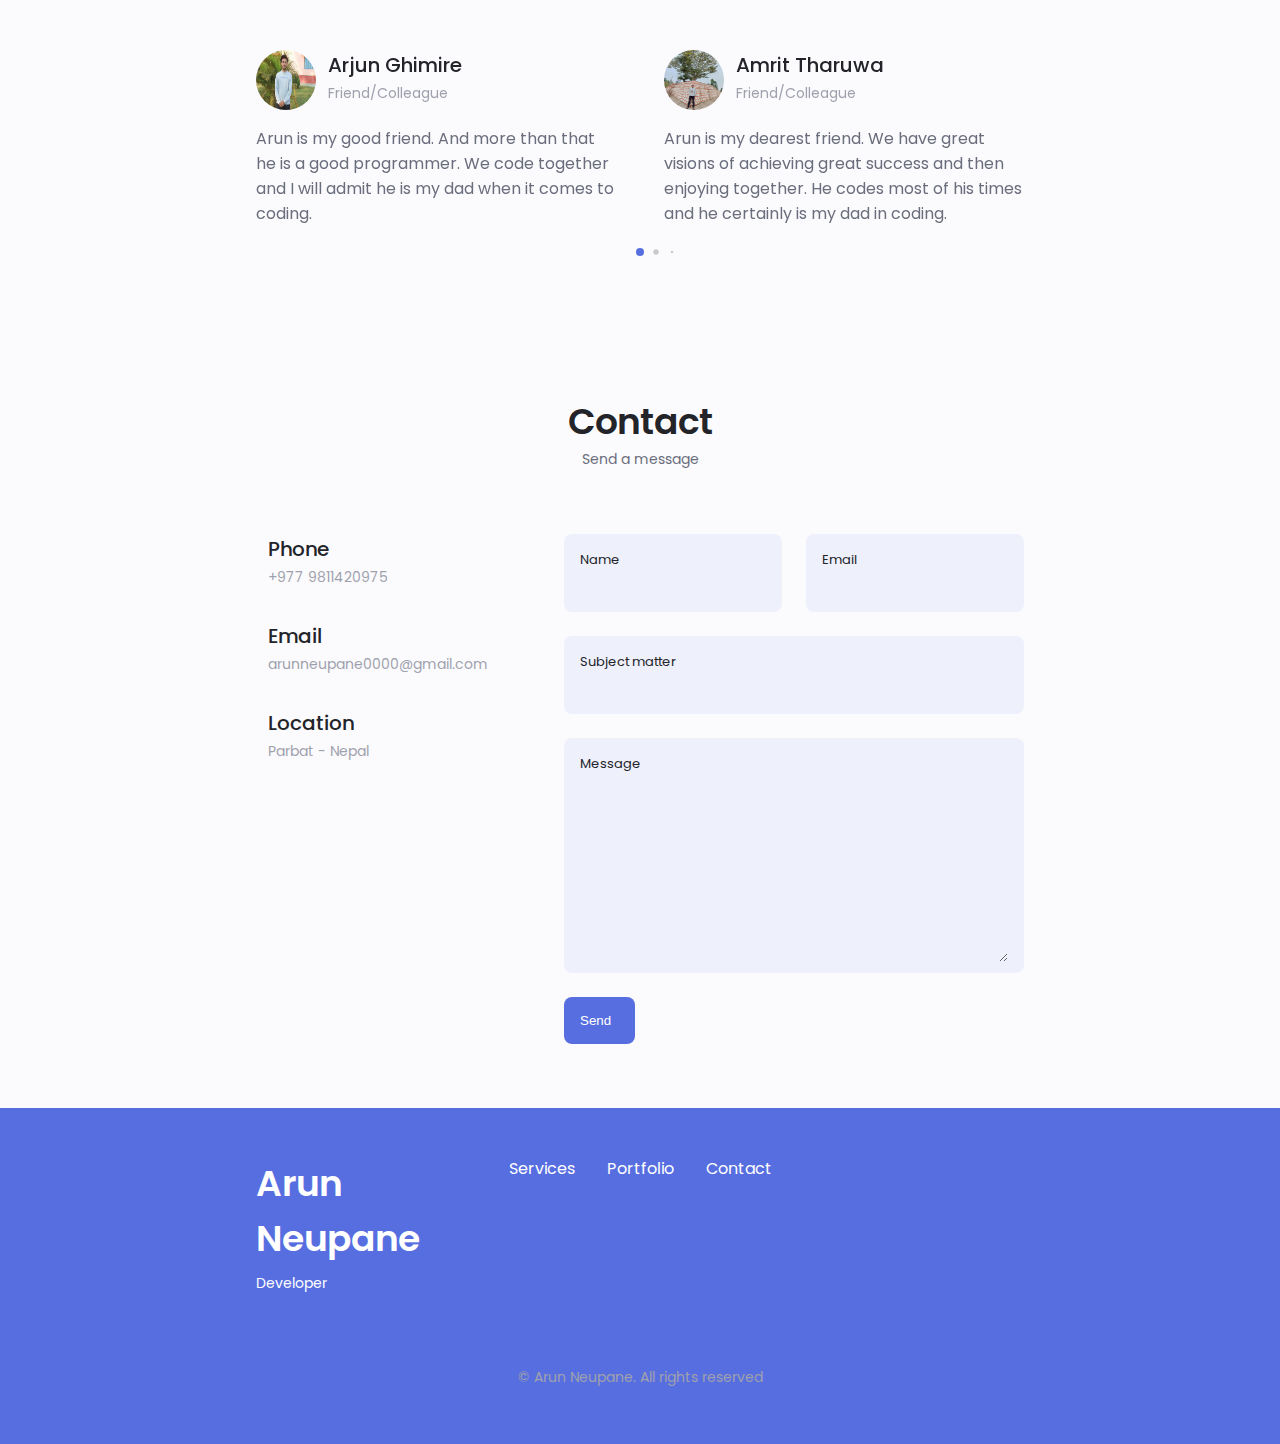
==== commit ec4de12e: "feat : added loader" ====
--- a/index.html
+++ b/index.html
@@ -6,17 +6,297 @@
   <meta http-equiv="X-UA-Compatible" content="IE=edge" />
   <meta name="viewport" content="width=device-width, initial-scale=1.0" />
   <meta name="description"
-    content="Arun neupane's personal website, his projects, accomplishments, hardships and more " />
+    content="Arun neupane's personal website, my projects, accomplishments, hardships and more " />
   <meta name="keywords"
     content="arun, arun neupane, arundada9000, arun dada, arun from nepal , nepali arun , arun from parbat, arun arun, arunneupane20, portfolio, arun neupane portfolio, arun neupane contact page, arun neupane csit, hacker arun, arun pooja, pooja pandey, arun loves pooja, arun and pooja , pooju" />
 
   <link rel="stylesheet" href="https://unicons.iconscout.com/release/v4.0.0/css/line.css" />
-  <link rel="stylesheet" href="assets/css/swiper-bundle.min.css" />
+  <link rel="stylesheet" href="./assets/css/swiper-bundle.min.css" />
   <link rel="stylesheet" href="./assets/css/styles.css" />
   <title>Arun Neupane | Portfolio</title>
 </head>
 
 <body>
+  <!-- pre loader -->
+  <div class="svg-container" id="preloader">
+    <svg version="1.0" xmlns="http://www.w3.org/2000/svg" width="300" height="300" viewBox="0 0 300 300"
+      preserveAspectRatio="xMidYMid meet">
+      <metadata>
+        Created by Arun Neupane
+      </metadata>
+      <g transform="translate(0,300) scale(0.1,-0.1)" fill="#000000" stroke="none">
+        <path class="draw" d="M1392 2905 c7 -8 152 -44 156 -40 2 2 -7 6 -20 10 -13 4 -25 11 -28
+15 -3 4 -30 10 -60 14 -30 4 -52 4 -48 1z" />
+        <path class="draw" d="M1215 2840 c-106 -35 -136 -52 -158 -89 -20 -35 -10 -41 18 -11 10
+11 15 20 10 20 -4 0 -2 7 5 15 7 9 21 13 30 10 9 -3 23 1 30 10 15 18 115 49
+130 40 6 -4 17 -1 25 5 11 9 15 9 15 1 0 -6 -3 -11 -7 -12 -5 -1 -26 -3 -47
+-5 -25 -2 -59 -17 -94 -41 -30 -21 -76 -51 -103 -67 -26 -16 -46 -33 -44 -37
+6 -9 -14 -24 -50 -37 -16 -5 -39 -13 -49 -18 -14 -5 -17 -4 -12 4 4 7 2 12 -4
+12 -7 0 -9 -7 -6 -16 4 -11 2 -15 -8 -11 -15 6 -66 -44 -66 -64 0 -6 -31 -41
+-70 -78 -38 -38 -70 -74 -70 -80 0 -6 19 10 41 34 23 25 46 45 52 45 5 0 19
+10 30 23 37 41 12 -1 -38 -65 -27 -34 -60 -83 -72 -108 -40 -78 -80 -143 -97
+-155 -8 -7 -12 -16 -8 -20 4 -5 -1 -5 -10 -2 -12 4 -28 -4 -49 -24 -25 -24
+-30 -35 -24 -57 3 -15 15 -36 26 -47 20 -20 20 -20 4 13 -23 46 -16 64 37 92
+33 17 52 36 64 62 9 21 21 38 25 38 5 0 20 20 34 44 24 42 64 68 66 43 0 -7 4
+-2 9 11 5 12 13 22 18 22 5 0 8 17 7 38 -2 33 18 88 37 103 5 3 10 20 12 39 2
+22 15 44 35 62 34 30 54 36 45 14 -3 -8 0 -17 7 -22 8 -4 10 -3 5 4 -4 7 4 14
+21 17 46 10 74 24 68 35 -3 5 -13 6 -23 3 -21 -8 -17 -2 31 36 21 16 67 39
+103 51 35 12 64 25 64 30 0 4 8 7 18 6 11 -1 17 6 17 19 0 14 7 20 25 21 14 0
+48 10 75 23 64 29 144 22 184 -15 28 -26 45 -31 38 -11 -2 6 -9 11 -14 10 -5
+-1 -10 5 -10 13 0 25 25 15 54 -23 15 -21 35 -45 44 -54 9 -9 20 -43 24 -75 6
+-54 17 -73 38 -74 9 0 2 35 -29 133 -14 42 -23 81 -20 85 3 5 -16 19 -41 31
+-33 16 -48 19 -53 11 -6 -9 -21 -9 -65 0 -32 7 -80 9 -106 6 -25 -4 -57 -2
+-70 2 -17 7 -46 2 -104 -18z m-446 -481 c-16 -27 -25 -36 -27 -25 -4 17 37 81
+45 72 3 -2 -6 -24 -18 -47z" />
+        <path class="draw" d="M1679 2809 c30 -77 60 -132 60 -112 1 29 -32 105 -53 122 -15 13 -16
+12 -7 -10z" />
+        <path class="draw" d="M1403 2801 c-12 -19 -8 -31 11 -31 6 0 4 5 -4 10 -13 9 -13 10 1 10
+8 0 24 -7 35 -15 19 -15 19 -15 -1 -9 -16 5 -17 4 -5 -5 8 -6 22 -11 31 -11
+21 0 85 -95 94 -137 7 -37 24 -54 26 -26 4 67 -21 143 -57 175 -26 23 -90 49
+-98 40 -4 -3 -10 -1 -14 5 -6 9 -11 7 -19 -6z" />
+        <path class="draw" d="M1817 2739 c-45 -29 -47 -33 -48 -80 -1 -27 -2 -53 -3 -59 -1 -5 4
+-10 9 -10 6 0 10 3 11 8 0 4 4 19 8 33 8 28 61 65 71 50 3 -6 17 -6 36 1 25 9
+38 7 66 -6 36 -17 54 -17 31 1 -22 17 -108 41 -114 32 -3 -5 -10 -9 -15 -9 -6
+0 -7 5 -4 10 10 16 -4 12 -34 -11 -37 -27 -57 -22 -35 9 17 25 48 40 104 52
+l35 8 -36 1 c-24 1 -50 -9 -82 -30z" />
+        <path class="draw" d="M1952 2747 c19 -20 58 -39 58 -30 0 9 -52 43 -65 43 -3 0 0 -6 7 -13z" />
+        <path class="draw" d="M1618 2670 c9 -27 19 -50 22 -50 8 0 6 27 -5 55 -4 11 -9 26 -11 33
+-2 6 -8 12 -13 12 -5 0 -2 -22 7 -50z" />
+        <path class="draw" d="M2061 2694 c4 -11 89 -90 89 -82 0 2 -21 24 -46 48 -26 25 -45 40
+-43 34z" />
+        <path class="draw" d="M1458 2664 c-6 -5 29 -74 37 -74 5 0 -16 63 -25 73 -3 4 -9 5 -12 1z" />
+        <path class="draw" d="M1145 2640 c-19 -21 -29 -50 -17 -50 7 0 45 70 38 70 -1 0 -11 -9
+-21 -20z" />
+        <path class="draw" d="M1945 2640 c3 -5 25 -18 48 -29 57 -26 97 -67 163 -166 30 -47 58
+-85 60 -85 3 0 -9 26 -27 58 -17 31 -40 73 -50 92 -10 19 -34 46 -53 59 -20
+13 -33 27 -31 31 5 9 -33 26 -49 22 -4 -2 -13 1 -20 6 -18 14 -48 23 -41 12z" />
+        <path class="draw" d="M2159 2540 c41 -39 75 -84 97 -128 22 -42 32 -56 29 -37 -4 17 -13
+37 -21 46 -8 8 -14 21 -14 27 0 15 -129 152 -144 152 -6 0 18 -27 53 -60z" />
+        <path class="draw" d="M1971 2576 c-8 -10 -9 -16 -1 -21 5 -3 10 1 10 9 0 9 4 16 10 16 5 0
+7 -6 4 -13 -2 -7 14 -28 38 -47 l43 -35 -23 32 c-13 18 -29 36 -37 40 -7 5
+-14 12 -14 18 1 16 -17 17 -30 1z" />
+        <path class="draw" d="M1955 2485 c39 -20 71 -67 86 -130 7 -27 19 -56 26 -63 7 -7 13 -18
+13 -23 0 -14 78 -128 132 -190 51 -60 63 -85 25 -53 -13 11 -12 8 3 -7 15 -14
+29 -33 33 -42 4 -11 12 -14 23 -10 15 5 15 7 0 15 -9 5 -16 17 -16 28 0 10
+-22 42 -48 72 -52 58 -81 100 -87 126 -2 9 -17 49 -33 87 -80 192 -90 205
+-154 205 l-33 0 30 -15z" />
+        <path class="draw" d="M1967 2428 c4 -7 8 -22 9 -34 0 -12 4 -30 9 -40 4 -10 9 -26 11 -34
+2 -8 8 -33 13 -55 9 -34 9 -30 5 30 -5 70 -29 145 -46 145 -5 0 -6 -6 -1 -12z" />
+        <path class="draw" d="M1146 2370 c4 -36 8 -67 10 -69 9 -10 3 106 -6 119 -8 10 -9 -5 -4
+-50z" />
+        <path class="draw" d="M1780 2411 c0 -11 62 -52 69 -45 2 2 -6 15 -19 29 -23 25 -50 33 -50
+16z" />
+        <path class="draw" d="M2170 2370 c0 -27 23 -87 42 -111 16 -19 18 -20 12 -4 -4 11 -14 41
+-23 67 -17 48 -31 71 -31 48z" />
+        <path class="draw" d="M800 2278 c-20 -48 -53 -87 -73 -88 -4 0 -3 9 3 21 7 11 9 23 6 27
+-4 3 -16 -18 -28 -46 -18 -42 -28 -54 -52 -60 -16 -4 -39 -20 -50 -35 -18 -25
+-19 -29 -4 -59 13 -29 13 -37 -3 -82 -10 -27 -15 -55 -11 -63 6 -9 13 3 22 37
+8 28 19 50 27 50 7 0 13 6 13 13 0 15 61 87 73 87 10 0 -43 -83 -60 -93 -8 -5
+-10 -14 -5 -23 5 -8 3 -38 -3 -67 -10 -48 -19 -72 -48 -134 -5 -12 -29 -32
+-53 -45 -24 -13 -44 -27 -44 -31 0 -4 8 -4 18 2 9 5 34 13 54 19 l38 10 -1
+-53 c-1 -29 2 -58 5 -64 4 -6 -2 -27 -15 -47 -17 -28 -19 -40 -11 -57 10 -22
+11 -22 11 4 1 32 24 64 39 55 16 -10 15 -46 -2 -65 -7 -9 -16 -38 -20 -65 -5
+-42 -4 -47 9 -36 8 7 15 24 15 39 0 33 13 53 31 49 7 -2 14 6 15 17 2 31 33
+85 48 85 17 0 10 -34 -10 -51 -8 -6 -14 -20 -14 -30 0 -11 -5 -19 -11 -19 -8
+0 -7 -5 2 -16 8 -10 21 -13 36 -9 19 4 23 1 23 -17 0 -13 -7 -31 -14 -40 -18
+-24 -46 -23 -46 2 0 11 -9 29 -20 40 -15 15 -20 16 -20 6 0 -8 5 -18 10 -21 6
+-3 10 -24 10 -46 0 -37 13 -53 23 -26 2 6 8 9 12 4 5 -4 2 -18 -5 -32 -7 -14
+-10 -28 -6 -32 8 -9 47 38 40 49 -2 3 4 13 14 20 18 12 52 68 52 84 0 3 -7 1
+-15 -6 -9 -7 -19 -10 -23 -6 -4 4 0 13 9 19 17 14 12 53 -14 103 -23 45 -45
+50 -79 17 -15 -15 -28 -23 -29 -17 -3 23 4 60 12 71 7 7 6 12 -3 15 -8 3 -5
+14 11 36 25 36 9 44 -19 10 -15 -18 -21 -20 -31 -11 -10 10 -8 17 9 36 26 27
+28 37 7 37 -11 0 -13 5 -6 23 21 55 31 96 31 126 0 19 4 30 10 26 6 -4 10 6
+10 23 0 16 10 51 22 78 12 27 22 52 23 56 0 4 8 17 18 28 9 11 17 27 17 35 0
+9 7 18 16 22 8 3 13 12 9 21 -3 8 -2 20 3 26 9 12 32 87 32 105 0 27 -19 7
+-40 -41z m-25 -90 c-10 -32 -57 -79 -73 -73 -7 2 -12 -1 -10 -8 2 -6 -10 -29
+-26 -50 -26 -34 -31 -37 -45 -23 -12 12 -12 19 -3 28 14 14 16 32 2 23 -5 -3
+-10 -2 -10 2 0 5 24 20 53 34 39 18 51 29 49 43 -2 11 1 15 8 11 6 -4 20 2 31
+14 25 27 32 27 24 -1z m-5 -682 c0 -14 -5 -28 -11 -32 -17 -10 -32 12 -24 35
+9 29 35 27 35 -3z" />
+        <path class="draw" d="M1887 2310 c5 -20 48 -60 64 -60 17 0 -13 47 -41 63 -27 16 -28 16
+-23 -3z" />
+        <path class="draw" d="M2240 2294 c0 -6 14 -30 30 -52 17 -23 30 -45 30 -49 0 -3 7 -15 17
+-25 29 -32 -3 -19 -48 20 -71 60 -88 69 -33 16 28 -27 63 -57 78 -67 29 -20
+64 -82 53 -93 -4 -4 -14 3 -24 15 -10 12 -26 23 -35 25 -10 1 -32 15 -50 32
+-18 16 -26 20 -18 9 25 -34 43 -50 56 -50 13 0 103 -94 104 -107 0 -4 16 -23
+35 -42 41 -42 52 -79 35 -120 -6 -17 -12 -42 -11 -55 1 -19 -2 -21 -13 -11 -8
+6 -12 18 -9 25 2 8 -2 36 -11 62 -8 26 -20 68 -26 92 -11 42 -45 83 -85 103
+-11 5 -5 -2 13 -17 36 -30 56 -63 67 -115 7 -31 6 -33 -9 -21 -9 7 -16 26 -16
+41 0 15 -7 34 -17 41 -15 13 -15 12 -5 -7 6 -11 9 -30 6 -41 -4 -14 6 -32 30
+-58 46 -48 50 -81 4 -39 -20 19 -29 23 -25 12 12 -33 -11 -18 -49 32 -40 52
+-55 52 -34 -1 14 -32 87 -115 77 -86 -9 25 3 21 47 -17 34 -29 39 -39 38 -72
+-1 -28 1 -35 10 -26 9 9 16 8 30 -5 10 -9 18 -11 18 -5 0 6 -4 14 -10 17 -5 3
+-10 15 -10 26 0 10 -4 19 -9 19 -11 0 -1 84 10 88 5 2 9 25 10 50 0 39 2 43
+10 25 26 -65 29 -69 23 -33 -4 23 -25 55 -60 93 -62 67 -79 97 -89 152 -4 22
+-14 46 -23 53 -9 6 -17 18 -18 26 -1 8 -19 41 -40 73 -45 70 -54 81 -54 67z" />
+        <path class="draw" d="M2314 2265 c9 -13 16 -30 16 -38 0 -7 12 -24 26 -38 l26 -24 -31 63
+c-17 34 -36 62 -42 62 -7 0 -5 -10 5 -25z" />
+        <path class="draw" d="M1964 2212 c-8 -12 -7 -29 2 -60 8 -24 16 -81 20 -126 3 -44 12 -106
+20 -137 19 -77 18 -142 -5 -230 -10 -41 -21 -121 -25 -179 -6 -101 -27 -194
+-47 -205 -5 -4 -9 -111 -9 -248 l0 -243 -37 -74 c-53 -104 -57 -110 -65 -110
+-5 0 -8 -9 -8 -19 0 -11 -7 -27 -16 -35 -8 -9 -13 -20 -10 -25 6 -9 -12 -59
+-24 -71 -16 -15 -90 -128 -119 -182 -11 -20 -33 -42 -48 -48 -29 -13 -93 -88
+-93 -108 0 -17 -18 -15 -48 7 -34 24 -102 52 -102 43 0 -5 18 -19 41 -32 83
+-51 84 -53 64 -84 l-19 -28 -20 28 c-11 16 -47 56 -79 89 -46 47 -54 52 -35
+24 28 -43 134 -159 145 -159 13 0 63 68 79 108 16 37 90 122 107 122 11 0 46
+42 47 56 0 6 24 38 54 73 65 75 154 229 191 331 28 77 37 169 22 225 l-7 30
+20 -24 c11 -13 27 -49 36 -79 20 -69 14 -201 -17 -397 -21 -126 -31 -345 -17
+-345 11 0 26 68 32 150 3 41 8 86 10 100 3 14 8 48 11 75 4 28 9 61 11 75 9
+49 14 96 18 162 2 36 6 71 10 76 3 6 2 13 -4 17 -16 10 -12 45 5 45 20 0 19 3
+-15 53 -35 49 -32 74 8 75 15 1 51 2 80 3 63 2 72 12 33 35 -16 10 -32 27 -35
+38 -5 17 -8 18 -15 6 -5 -8 -8 -17 -5 -21 2 -5 -5 -6 -16 -4 -20 4 -25 -9 -20
+-44 2 -16 -9 -10 -57 33 -25 21 -30 16 -12 -13 8 -12 9 -23 2 -35 -9 -16 -12
+-14 -30 17 -19 31 -21 52 -21 176 0 77 3 141 7 141 10 0 38 87 46 142 6 46 17
+58 54 58 25 0 71 70 76 116 3 23 2 31 -3 19 -4 -11 -20 -39 -35 -63 -25 -38
+-32 -43 -60 -40 l-32 3 3 70 c2 46 10 85 24 115 17 34 22 61 20 113 0 38 -6
+74 -11 81 -5 6 -13 43 -16 81 -12 122 -13 129 -28 198 -18 80 -19 82 -33 59z" />
+        <path class="draw" d="M2366 2145 c4 -9 15 -20 25 -25 22 -12 74 -85 105 -150 13 -25 23
+-37 23 -27 2 40 -95 183 -140 207 -15 9 -17 7 -13 -5z" />
+        <path class="draw" d="M1874 2075 c23 -18 15 -30 -11 -17 -10 5 -32 12 -50 15 -26 5 -31 3
+-26 -8 3 -8 1 -15 -5 -15 -6 0 -12 4 -14 10 -4 14 -105 17 -118 4 -18 -18 8
+-63 34 -58 11 3 66 7 122 11 86 5 104 3 127 -12 41 -26 34 0 -12 46 -21 22
+-45 39 -52 39 -9 -1 -8 -5 5 -15z" />
+        <path class="draw" d="M1263 2067 c1 -5 23 -10 48 -12 25 -1 55 -6 67 -9 16 -6 22 -3 22 8
+0 11 -10 17 -32 18 -80 4 -108 3 -105 -5z" />
+        <path class="draw" d="M1557 2044 c-10 -10 22 -64 38 -64 8 0 15 9 15 21 0 11 -4 18 -9 14
+-5 -3 -16 4 -24 15 -7 11 -17 17 -20 14z" />
+        <path class="draw" d="M1463 1993 c3 -5 -3 -33 -13 -63 -18 -56 -17 -77 1 -50 7 11 9 -6 6
+-57 -4 -68 3 -107 16 -86 7 11 9 52 8 156 -1 37 3 77 9 87 9 17 7 20 -10 20
+-12 0 -19 -3 -17 -7z" />
+        <path class="draw" d="M1689 1957 c-19 -13 -34 -32 -35 -44 -1 -11 -4 -25 -7 -30 -4 -6 4
+-10 17 -10 15 0 23 4 20 12 -3 6 2 17 9 24 12 9 16 7 21 -14 6 -22 11 -26 38
+-23 27 3 36 10 55 47 1 1 11 -3 22 -11 12 -8 19 -17 16 -20 -3 -3 11 -8 32
+-11 53 -9 63 6 27 44 -58 62 -153 78 -215 36z m145 -7 c23 -11 47 -29 54 -40
+12 -20 11 -20 -30 3 -61 35 -97 41 -142 22 -47 -20 -56 -14 -20 14 34 27 85
+27 138 1z" />
+        <path class="draw" d="M1203 1906 c-26 -16 -41 -32 -34 -34 7 -2 26 8 42 24 31 30 31 30 48
+-3 8 -16 21 -23 40 -23 23 0 31 6 39 30 10 28 9 30 -21 34 -52 8 -66 4 -114
+-28z" />
+        <path class="draw" d="M1365 1894 c0 -16 6 -24 18 -24 9 0 17 7 17 15 0 8 -8 19 -17 24 -15
+7 -18 5 -18 -15z" />
+        <path class="draw" d="M1650 1848 c0 -14 44 -32 48 -20 2 8 11 8 28 1 34 -12 97 -12 89 1
+-4 6 -10 8 -14 5 -5 -2 -30 1 -57 9 -53 14 -94 16 -94 4z" />
+        <path class="draw" d="M2242 1733 c7 -16 18 -36 26 -45 8 -9 11 -21 8 -26 -3 -5 1 -9 9 -9
+21 0 19 7 -16 60 -35 53 -44 60 -27 20z" />
+        <path class="draw" d="M1025 1670 c10 -67 23 -117 24 -90 0 14 -6 48 -14 75 -11 36 -13 40
+-10 15z" />
+        <path class="draw" d="M2370 1625 c31 -61 37 -81 26 -83 -28 -6 -27 -36 2 -78 17 -23 33
+-51 37 -63 3 -12 10 -19 14 -16 15 8 -1 58 -26 81 -23 21 -32 64 -13 64 6 0
+10 -7 10 -15 0 -9 10 -26 21 -38 20 -20 21 -20 13 -2 -5 11 -9 45 -9 77 0 31
+-2 55 -5 53 -3 -2 -18 19 -33 46 -27 46 -46 66 -33 34 7 -20 -3 -19 -26 2 -12
+11 -4 -12 22 -62z" />
+        <path class="draw" d="M2343 1595 c12 -36 25 -61 30 -56 7 7 -36 121 -47 121 -2 0 5 -29 17
+-65z" />
+        <path class="draw" d="M2031 1623 c-10 -21 -8 -23 18 -23 29 0 45 18 33 37 -12 18 -40 10
+-51 -14z" />
+        <path class="draw" d="M1410 1616 c0 -15 21 -26 51 -26 23 0 37 -29 20 -39 -8 -5 -7 -12 4
+-27 13 -17 14 -17 15 -1 0 9 6 17 14 17 7 0 16 10 20 23 8 31 7 37 -4 37 -5 0
+-10 -8 -10 -17 -1 -15 -3 -15 -19 4 -30 36 -91 55 -91 29z" />
+        <path class="draw" d="M1597 1619 c-21 -12 -13 -29 13 -29 10 0 20 -6 23 -12 3 -10 9 -9 22
+4 15 14 16 20 5 32 -14 18 -37 20 -63 5z" />
+        <path class="draw" d="M2244 1544 c3 -9 6 -24 6 -35 0 -12 7 -19 20 -19 11 0 20 -4 20 -10
+0 -5 -5 -10 -10 -10 -6 0 -5 -8 2 -20 11 -17 10 -26 -8 -57 -23 -40 -44 -54
+-44 -29 0 9 -5 16 -11 16 -6 0 -7 5 -2 13 13 19 10 75 -4 70 -6 -2 -11 2 -10
+9 0 7 -1 27 -2 43 -2 26 -4 27 -10 10 -5 -11 -6 -45 -3 -75 2 -30 5 -70 7 -88
+2 -31 15 -59 15 -32 0 7 3 10 6 7 4 -4 2 -12 -3 -19 -20 -26 -21 -55 -2 -67
+11 -6 19 -21 19 -34 0 -18 2 -19 11 -7 8 11 12 12 16 3 2 -7 4 -15 3 -18 -1
+-7 45 -45 54 -45 15 0 4 19 -15 25 -11 4 -18 12 -16 18 2 7 -10 30 -28 52 -32
+40 -36 65 -10 65 8 0 11 7 8 20 -4 14 0 20 11 20 9 0 16 8 16 20 0 11 7 20 15
+20 12 0 15 -15 15 -75 0 -74 13 -100 26 -50 3 14 10 25 15 25 5 0 4 8 -2 18
+-8 12 -7 25 2 47 6 17 11 42 10 57 -1 14 3 29 9 33 5 3 8 11 5 16 -8 13 -43
+11 -47 -2 -2 -6 -17 14 -33 45 -16 31 -36 56 -43 56 -9 0 -12 -6 -8 -16z" />
+        <path class="draw" d="M1530 1500 c0 -23 4 -30 20 -30 19 0 40 27 40 52 0 10 -2 10 -9 -1
+-6 -9 -11 -10 -15 -2 -14 23 -36 11 -36 -19z" />
+        <path class="draw" d="M1700 1476 c0 -4 16 -14 36 -22 24 -10 34 -20 30 -30 -4 -9 1 -14 14
+-14 11 0 20 5 20 10 0 15 -38 50 -54 50 -8 0 -21 3 -30 6 -9 3 -16 3 -16 0z" />
+        <path class="draw" d="M2130 1421 c-10 -25 -9 -34 3 -51 14 -20 15 -19 18 29 4 58 -3 65
+-21 22z" />
+        <path class="draw" d="M1660 1421 c0 -5 -25 -11 -55 -13 -30 -1 -55 1 -55 5 0 5 -6 5 -12 0
+-7 -4 -35 -8 -63 -8 -60 -1 -158 -16 -151 -22 3 -3 67 -4 143 -2 237 6 246 5
+287 -20 20 -13 39 -21 41 -19 10 10 -9 48 -24 48 -10 0 -36 9 -59 20 -46 23
+-52 24 -52 11z" />
+        <path class="draw" d="M807 1368 l-28 -28 26 10 c14 6 28 10 29 10 1 0 3 -20 3 -45 0 -25
+-5 -45 -10 -45 -5 0 -7 7 -3 15 3 8 1 15 -5 15 -7 0 -9 -12 -5 -33 4 -21 1
+-40 -9 -54 -11 -15 -12 -22 -3 -25 7 -3 8 -10 4 -17 -7 -10 -10 -11 -16 -1 -6
+9 -11 7 -19 -9 -7 -11 -20 -21 -31 -21 -10 0 -22 -5 -26 -12 -5 -8 2 -9 25 -5
+23 5 33 3 37 -8 9 -22 23 -18 17 5 -7 28 24 38 42 14 8 -11 15 -25 15 -33 0
+-13 62 -81 74 -81 3 0 6 7 6 15 0 11 11 15 36 15 31 0 35 2 24 15 -7 8 -25 15
+-41 15 -19 0 -34 8 -44 24 -9 13 -25 26 -35 29 -21 5 -28 37 -8 37 7 0 5 5 -5
+13 -13 10 -15 21 -9 62 5 30 13 49 20 48 7 -2 12 4 12 12 0 8 -6 14 -12 13 -7
+-2 -12 4 -10 13 1 9 -4 27 -11 41 l-12 25 -28 -29z" />
+        <path class="draw" d="M2070 1386 c0 -17 46 -74 53 -66 3 3 -9 23 -24 44 -19 25 -29 33 -29
+22z" />
+        <path class="draw" d="M2161 1353 c0 -17 4 -35 10 -38 15 -10 24 2 12 17 -6 7 -13 22 -16
+33 -3 13 -5 9 -6 -12z" />
+        <path class="draw" d="M1433 1275 c4 -12 68 -34 111 -39 30 -2 106 27 106 42 0 4 -49 7
+-110 7 -69 0 -109 -4 -107 -10z" />
+        <path class="draw" d="M1854 1202 c-87 -80 -157 -128 -184 -127 -8 0 -19 -5 -25 -11 -5 -6
+-21 -14 -35 -17 -14 -3 -34 -7 -45 -10 -11 -2 -42 -8 -70 -12 -49 -7 -49 -8
+-21 -18 19 -6 51 -6 102 3 60 10 89 22 144 59 69 45 180 146 180 163 0 12 -1
+11 -46 -30z" />
+        <path class="draw" d="M2144 1216 c-3 -8 2 -28 10 -45 9 -17 16 -55 16 -91 0 -33 4 -60 10
+-60 6 0 10 5 10 11 0 8 4 8 13 1 10 -9 13 0 14 43 1 38 -2 52 -11 49 -18 -7
+-59 88 -43 98 9 6 9 8 -1 8 -7 0 -15 -6 -18 -14z" />
+        <path class="draw" d="M2194 1215 c-8 -21 18 -53 61 -75 l38 -19 -47 45 c-26 24 -44 49 -41
+54 3 6 4 10 0 10 -3 0 -8 -7 -11 -15z" />
+        <path class="draw" d="M2132 1051 c0 -22 3 -28 14 -24 16 6 18 19 4 28 -6 4 -8 11 -5 16 4
+5 2 9 -3 9 -5 0 -9 -13 -10 -29z" />
+        <path class="draw" d="M960 1002 c0 -9 -9 -23 -20 -30 -24 -15 -25 -30 -5 -52 19 -21 60
+-15 78 10 16 22 87 37 87 17 0 -7 -14 -23 -30 -36 -17 -12 -41 -39 -54 -60
+-39 -62 -213 -186 -330 -236 -113 -48 -142 -58 -341 -116 -76 -22 -176 -56
+-221 -75 -75 -32 -84 -40 -98 -75 -18 -44 -21 -93 -6 -84 5 3 16 27 24 53 l15
+47 1 -45 2 -45 19 60 c20 66 32 75 139 114 61 22 221 70 259 77 21 4 23 3 11
+-11 -10 -12 -10 -15 3 -15 9 0 18 4 22 9 3 6 26 13 50 17 25 3 42 10 39 15 -3
+5 1 9 8 9 7 0 23 3 36 6 19 5 21 3 15 -12 -4 -11 -13 -25 -20 -32 -12 -13 -18
+-42 -8 -42 2 0 27 33 54 73 46 68 52 73 79 69 26 -3 40 6 109 72 79 77 105 92
+98 56 -2 -11 1 -23 7 -26 7 -4 8 -2 4 4 -4 7 -1 12 8 12 13 0 21 -20 18 -50 0
+-3 4 -37 9 -75 8 -61 21 -226 23 -292 1 -11 4 -19 9 -16 8 5 5 72 -13 296 -8
+94 -8 145 1 187 11 59 41 120 58 120 5 0 11 -39 13 -87 6 -110 26 -168 108
+-312 60 -105 149 -221 171 -221 15 0 10 15 -11 37 -10 12 -22 33 -26 47 -3 14
+-9 24 -14 21 -4 -2 -13 8 -21 23 -8 15 -16 29 -19 32 -16 15 -53 75 -93 155
+-52 101 -79 202 -77 284 1 31 1 61 0 66 -1 6 -1 22 0 38 1 15 -3 27 -9 27 -6
+0 -8 -6 -5 -14 3 -8 -4 -16 -18 -20 -37 -9 -44 -6 -23 10 19 14 17 15 -28 9
+-38 -6 -46 -5 -42 7 4 9 -3 14 -20 16 -18 1 -25 -3 -25 -16z" />
+        <path class="draw" d="M1476 812 c12 -26 20 -50 18 -54 -6 -9 34 -21 47 -13 7 5 6 12 -3 23
+-8 10 -20 29 -27 43 -7 15 -23 31 -35 37 l-22 10 22 -46z" />
+        <path class="draw" d="M2130 745 c14 -16 35 -40 48 -52 13 -13 20 -28 17 -33 -3 -6 2 -10
+13 -10 26 0 34 -11 21 -27 -9 -10 -6 -13 14 -13 25 0 25 1 12 26 -15 29 -54
+68 -113 111 l-37 27 25 -29z" />
+        <path class="draw" d="M1105 615 c3 -16 6 -36 7 -42 1 -7 5 -13 10 -13 4 0 8 -11 8 -24 0
+-14 4 -27 9 -31 5 -3 13 -20 17 -37 3 -18 22 -48 40 -66 19 -19 34 -40 34 -48
+0 -8 5 -14 10 -14 18 0 10 40 -10 52 -11 7 -20 18 -20 24 0 6 -25 60 -55 120
+-31 60 -53 96 -50 79z" />
+        <path class="draw" d="M2311 593 c53 -82 99 -165 99 -179 0 -8 -8 -14 -19 -14 -10 0 -30 -9
+-45 -21 -14 -11 -26 -17 -26 -12 0 4 -4 1 -10 -7 -12 -19 -36 -6 -141 79 -113
+91 -135 105 -65 40 33 -29 73 -66 89 -81 16 -16 34 -28 40 -28 6 0 21 -9 33
+-21 l21 -20 44 21 c24 12 51 25 59 29 21 11 56 75 36 68 -12 -5 -23 13 -30 53
+-1 3 -6 12 -11 20 -5 8 -10 21 -12 29 -1 8 -7 18 -15 22 -17 11 -6 19 18 13
+11 -3 21 -14 21 -26 1 -11 4 -22 6 -24 8 -8 38 9 34 19 -3 11 -134 87 -150 87
+-4 0 7 -21 24 -47z" />
+        <path class="draw" d="M1505 607 c10 -15 20 -25 23 -22 3 2 12 -1 20 -8 12 -10 14 -9 11 1
+-2 7 -20 23 -38 34 l-34 22 18 -27z" />
+        <path class="draw" d="M2655 491 c48 -23 67 -27 39 -7 -11 8 -34 17 -50 21 -25 4 -23 2 11
+-14z" />
+        <path class="draw" d="M2885 383 c19 -46 24 -96 19 -192 -3 -58 -7 -108 -10 -112 -2 -4 0
+-10 5 -13 5 -3 11 9 15 27 3 17 9 43 12 57 3 14 7 58 7 99 1 49 6 76 15 78 6
+3 12 -4 13 -14 0 -10 3 -13 5 -7 3 7 -5 27 -16 45 -18 29 -21 30 -15 9 6 -24
+5 -24 -9 -6 -9 10 -13 22 -11 26 3 5 -2 11 -11 14 -24 9 -27 7 -19 -11z" />
+        <path class="draw" d="M1742 333 c-30 -43 -83 -153 -74 -153 5 0 26 29 47 65 l37 65 30 -18
+c33 -19 68 -70 68 -99 0 -11 9 -28 19 -37 11 -10 24 -30 31 -46 7 -16 18 -31
+25 -34 18 -7 2 50 -41 140 -23 49 -47 82 -78 108 l-45 36 -19 -27z" />
+        <path class="draw" d="M1265 321 c-30 -18 -92 -117 -81 -128 3 -4 6 -1 6 5 0 6 11 23 24 37
+13 14 31 36 40 48 9 14 18 18 23 12 4 -5 15 -10 23 -10 8 0 20 -11 27 -24 6
+-14 20 -26 30 -27 21 -3 53 -40 53 -60 0 -8 5 -14 10 -14 31 0 -8 83 -49 105
+-16 8 -40 28 -53 45 l-23 30 -30 -19z" />
+        <path class="draw" d="M1123 167 l-21 -42 -16 35 c-8 19 -15 29 -16 22 0 -24 22 -102 30
+-102 8 0 54 119 48 126 -2 2 -14 -15 -25 -39z" />
+        <path class="draw" d="M1784 116 c-7 -7 -24 -22 -40 -33 -16 -12 -26 -25 -21 -29 8 -9 88
+45 95 64 5 16 -20 15 -34 -2z" />
+        <path class="draw" d="M1163 57 c4 -10 7 -25 7 -33 0 -8 5 -14 10 -14 16 0 11 36 -7 51 -15
+12 -16 12 -10 -4z" />
+      </g>
+    </svg>
+  </div>
   <!-- header -->
   <header class="header" id="header">
     <nav class="nav container">
@@ -181,7 +461,7 @@
             </div> -->
 
           <div class="about__buttons">
-            <a download="" href="assets/pdf/Gerson-Cv.pdf" class="button button--flex">Download Resume<i
+            <a download="" href="assets/pdf/arun-Cv.pdf" class="button button--flex">Download Resume<i
                 class="uil uil-download-alt button__icon"></i></a>
           </div>
         </div>
@@ -930,7 +1210,7 @@
   </a>
 
   <!-- swiper js -->
-  <script src="assets/js/swiper-bundle.min.js"></script>
+  <script src="./assets/js/swiper-bundle.min.js"></script>
 
   <!-- main js -->
   <script src="./assets/js/main.js"></script>
--- a/assets/css/styles.css
+++ b/assets/css/styles.css
@@ -1,4 +1,4 @@
-@import url('https://fonts.googleapis.com/css2?family=Poppins:ital,wght@0,500;0,600;1,400&display=swap');
+@import url("https://fonts.googleapis.com/css2?family=Poppins:ital,wght@0,500;0,600;1,400&display=swap");
 
 :root {
   --header-height: 3rem;
@@ -21,7 +21,7 @@
   --scroll-thumb-color: hsl(var(--hue-color), 12%, 80%);
 
   /* font & typography */
-  --body-font: 'Poppins', sans-serif;
+  --body-font: "Poppins", sans-serif;
 
   --big-font-size: 2rem;
   --h1-font-size: 1.5rem;
@@ -74,6 +74,38 @@
   --container-color: hsl(var(--hue-color), 29%, 16%);
   --scroll-bar-color: hsl(var(--hue-color), 12%, 48%);
   --scroll-thumb-color: hsl(var(--hue-color), 12%, 36%);
+}
+
+/* preloader */
+#preloader {
+  position: fixed;
+  top: 0;
+  left: 0;
+  width: 100%;
+  height: 100%;
+  background: black;
+  display: flex;
+  justify-content: center;
+  align-items: center;
+  z-index: 9999;
+}
+
+.svg-container {
+  width: 300px;
+  height: 300px;
+}
+
+.draw {
+  fill: none;
+  stroke: #fff;
+  stroke-width: 5;
+}
+
+@keyframes draw {
+  to {
+    stroke-dashoffset: 0;
+    /* End at 0 to show the entire path */
+  }
 }
 
 /* button dark/light */
@@ -705,7 +737,7 @@
 
 .swiper-button-prev::after,
 .swiper-button-next::after {
-  content: '';
+  content: "";
 }
 
 .swiper-portfolio-icon {
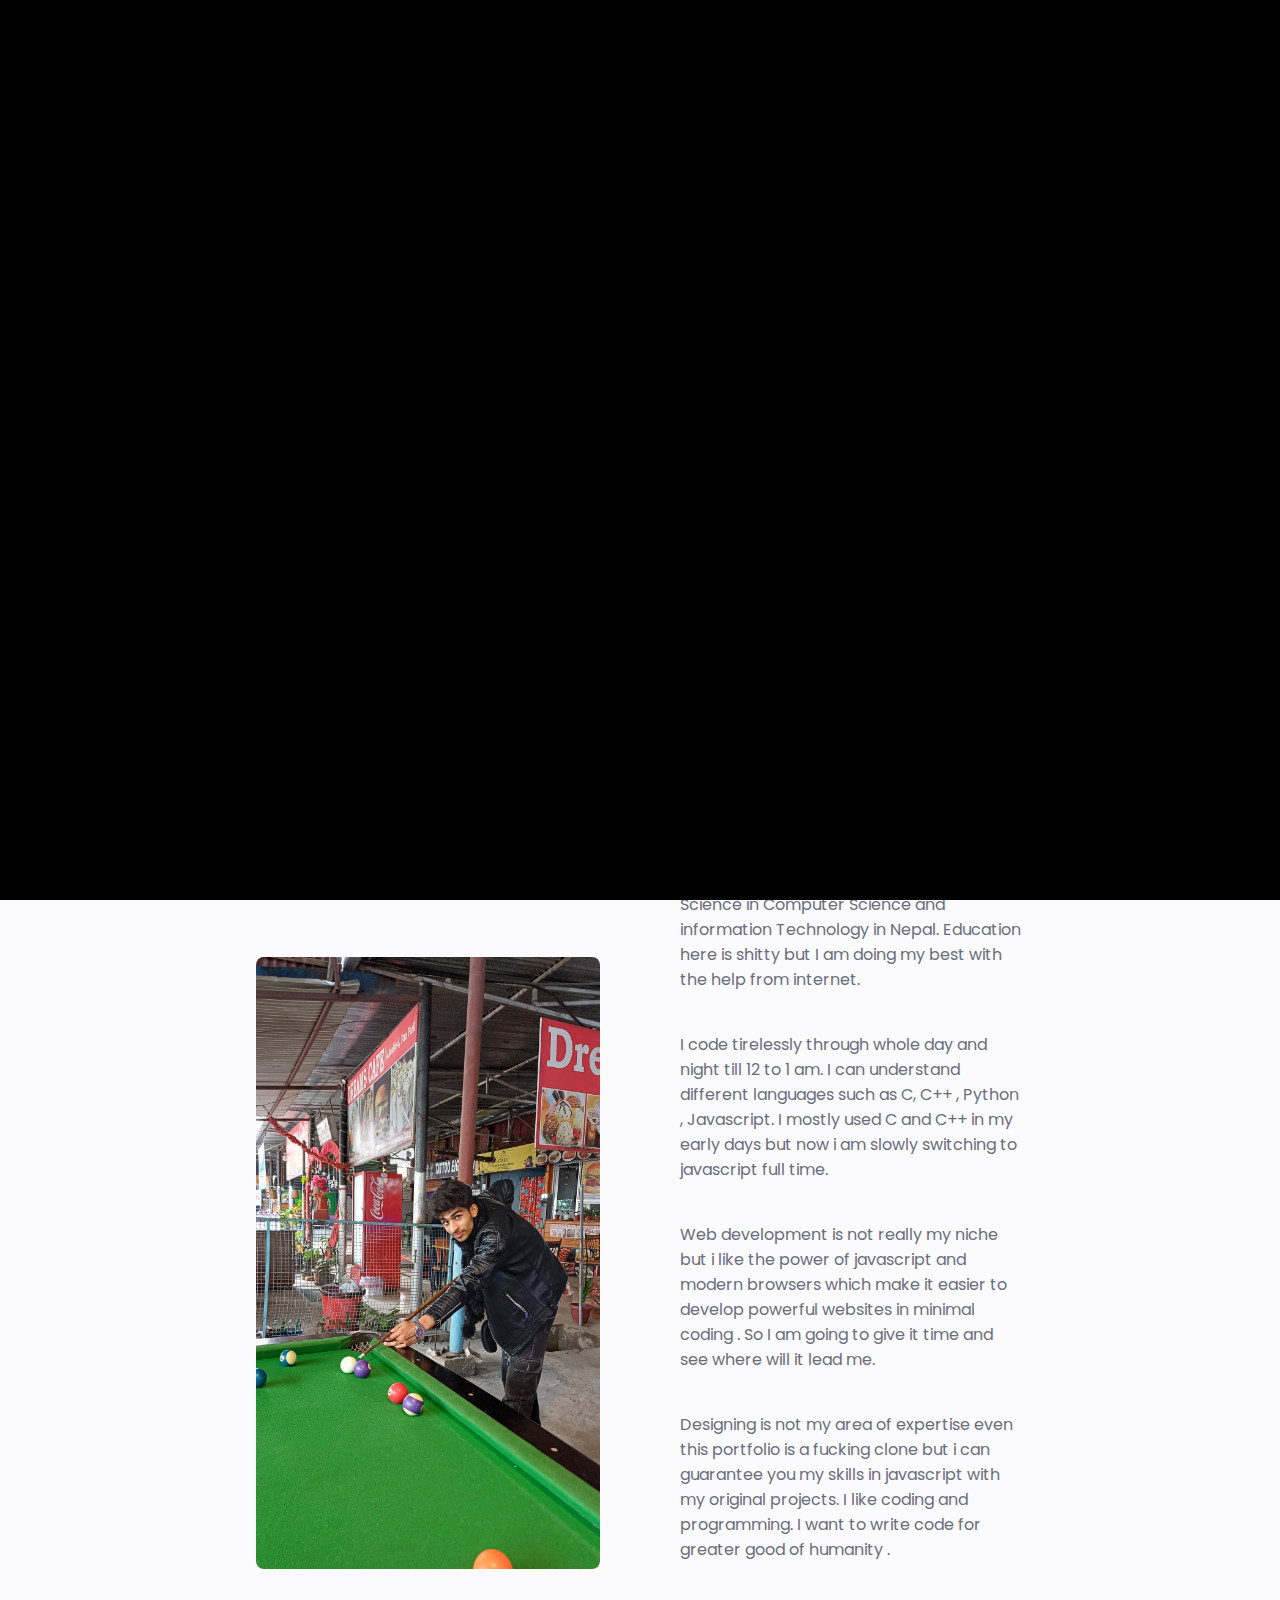
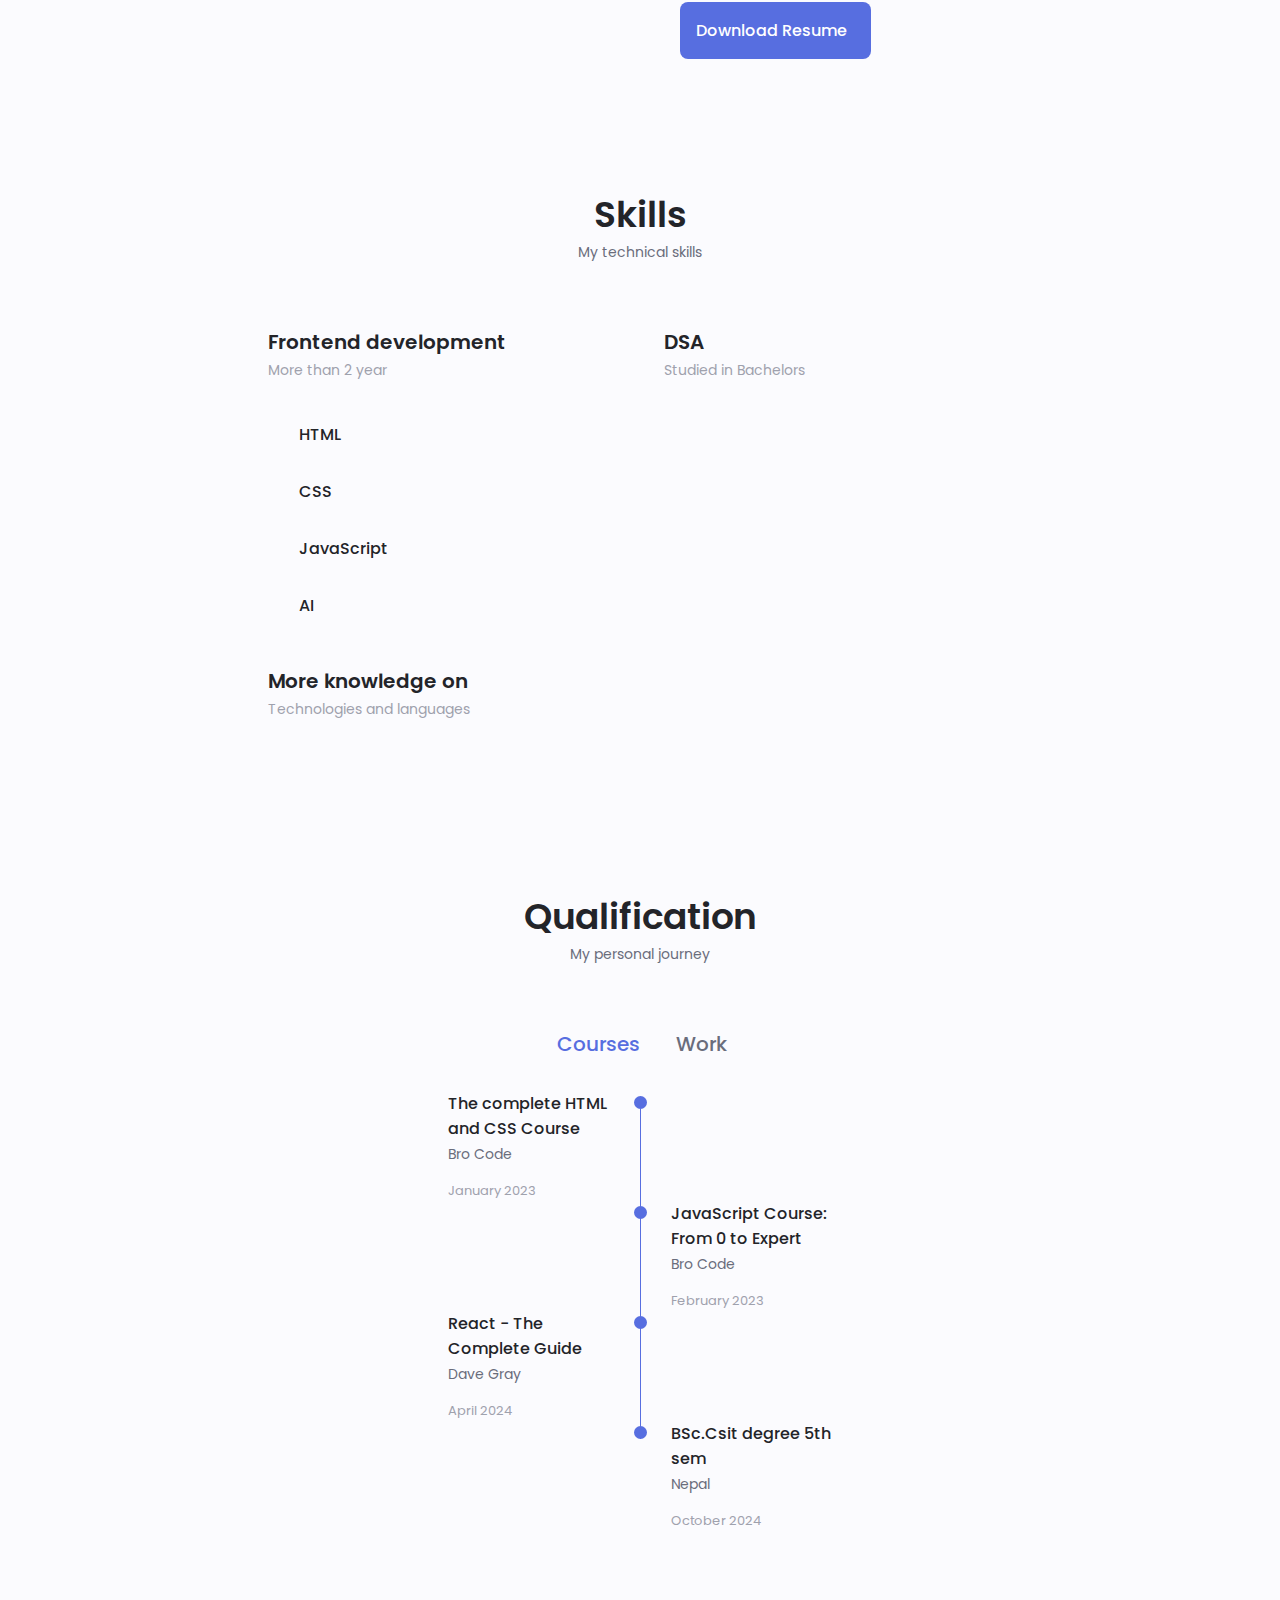
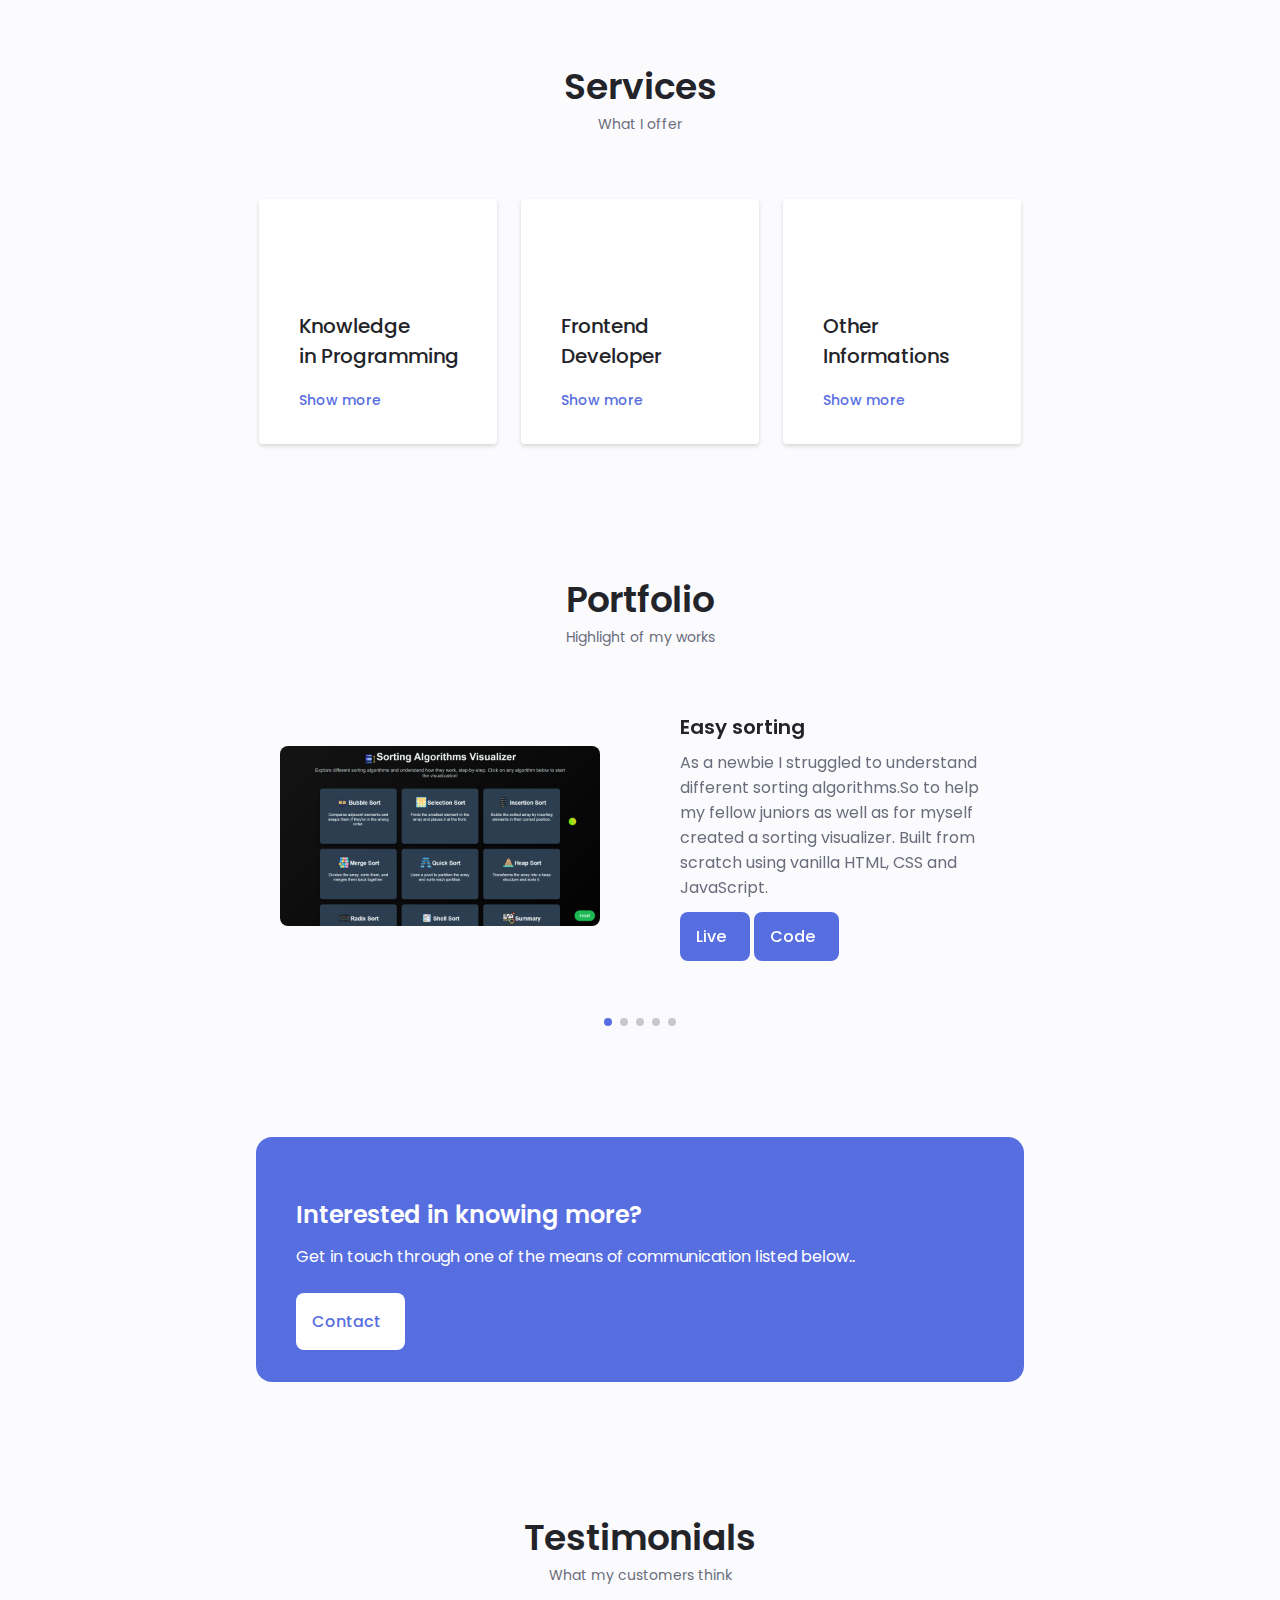
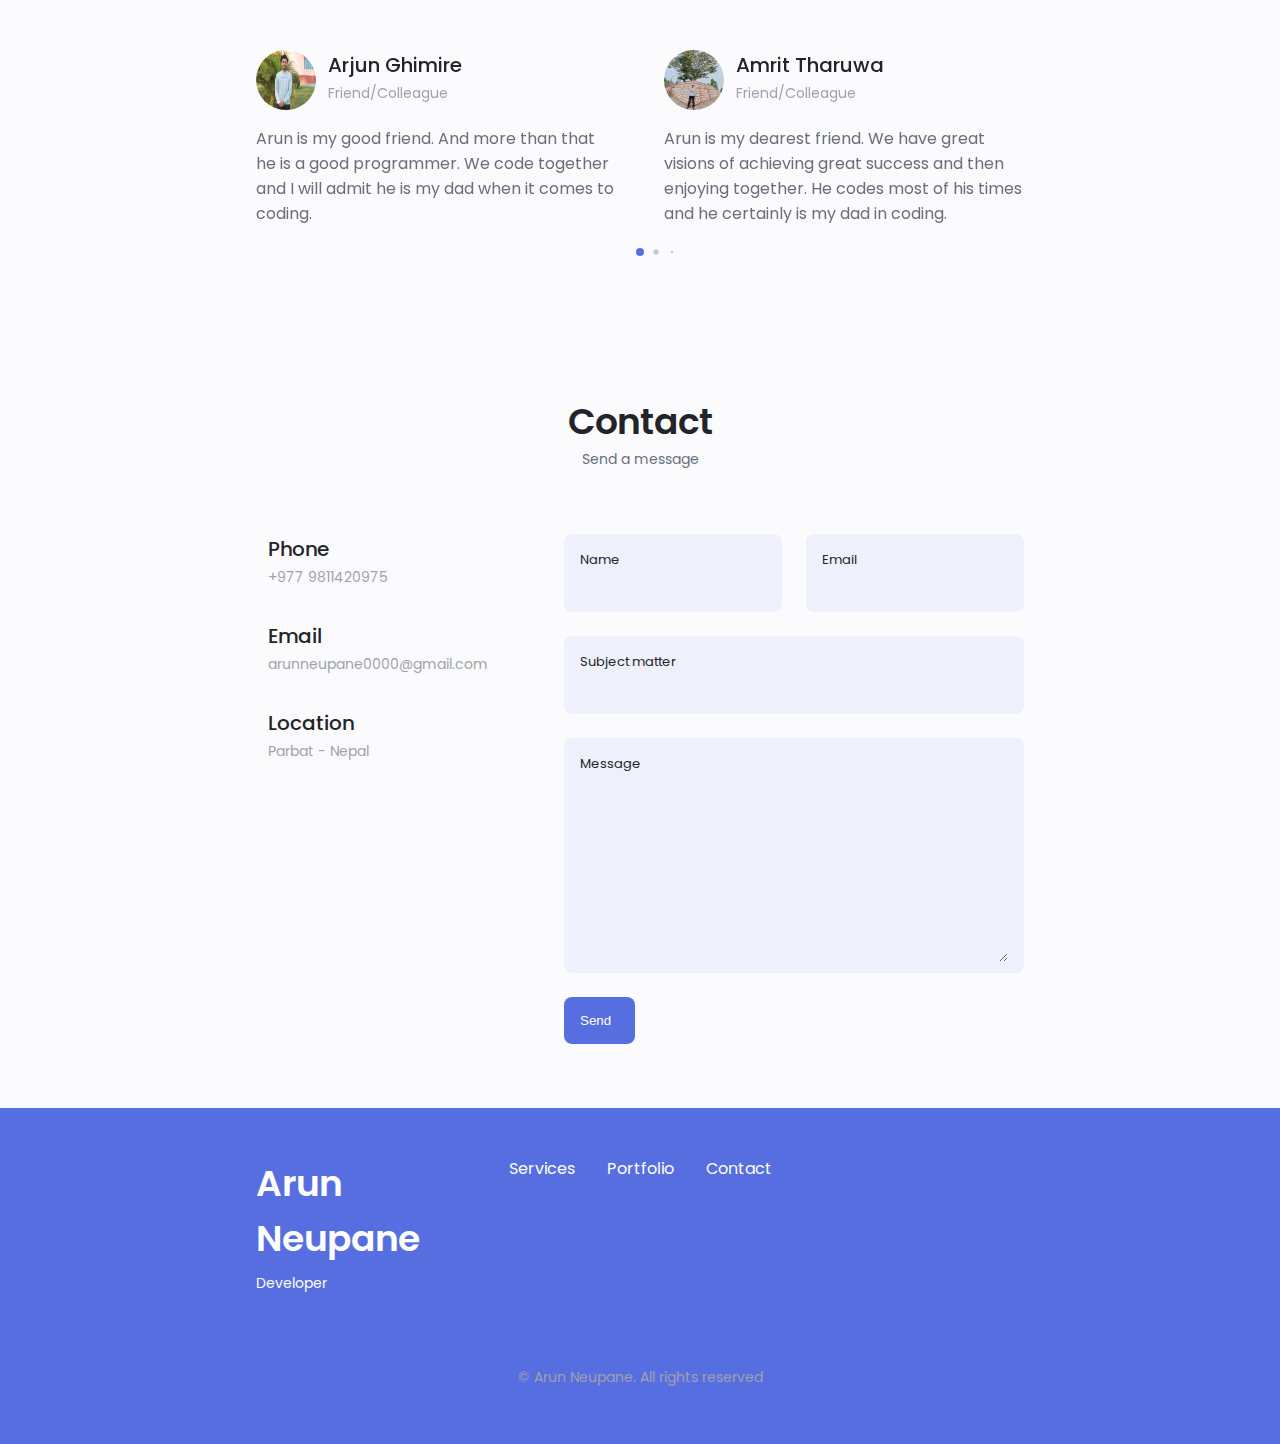
==== commit 41ae603b: "feat : added favicon , new project stack , updated each image and compressed them, added form handli" ====
--- a/index.html
+++ b/index.html
@@ -10,6 +10,7 @@
   <meta name="keywords"
     content="arun, arun neupane, arundada9000, arun dada, arun from nepal , nepali arun , arun from parbat, arun arun, arunneupane20, portfolio, arun neupane portfolio, arun neupane contact page, arun neupane csit, hacker arun, arun pooja, pooja pandey, arun loves pooja, arun and pooja , pooju" />
 
+  <link rel="shortcut icon" href="./assets/img/file.png" type="image/x-icon">
   <link rel="stylesheet" href="https://unicons.iconscout.com/release/v4.0.0/css/line.css" />
   <link rel="stylesheet" href="./assets/css/swiper-bundle.min.css" />
   <link rel="stylesheet" href="./assets/css/styles.css" />
@@ -892,7 +893,7 @@
         <div class="swiper-wrapper">
           <!-- portfolio 1 -->
           <div class="portfolio__content grid swiper-slide">
-            <img src="assets/img/portfolio0.jpg" alt="EasySorting" class="portfolio__img" />
+            <img src="assets/img/portfolio0.png" alt="EasySorting" class="portfolio__img" />
             <div class="portfolio__data">
               <h3 class="portfolio__title">Easy sorting</h3>
               <p class="portfolio__description">
@@ -913,7 +914,7 @@
           </div>
           <!-- portfolio 2 -->
           <div class="portfolio__content grid swiper-slide">
-            <img src="assets/img/portfolio1.jpg" alt="unit converter" class="portfolio__img" />
+            <img src="assets/img/portfolio1.png" alt="unit converter" class="portfolio__img" />
             <div class="portfolio__data">
               <h3 class="portfolio__title">Unit Converter</h3>
               <p class="portfolio__description">
@@ -955,7 +956,7 @@
 
           <!-- portfolio 4 -->
           <div class="portfolio__content grid swiper-slide">
-            <img src="assets/img/portfolio3.jpg" alt="Random Number generator" class="portfolio__img" />
+            <img src="assets/img/portfolio3.png" alt="Random Number generator" class="portfolio__img" />
             <div class="portfolio__data">
               <h3 class="portfolio__title">Random Number Generator</h3>
               <p class="portfolio__description">
@@ -973,6 +974,29 @@
               </a>
             </div>
           </div>
+
+          <!-- Portfolio 5 -->
+          <div class="portfolio__content grid swiper-slide">
+            <img src="assets/img/portfolio4.png" alt="Random Number generator" class="portfolio__img" />
+            <div class="portfolio__data">
+              <h3 class="portfolio__title">Stack Visualization</h3>
+              <p class="portfolio__description">
+                Step by step visualization of Stack Data Structure for better understanding with code implementation
+                available.
+              </p>
+              <a href="https://easystack.netlify.app" rel="noopener" target="_blank"
+                class="button button--flex button--small portfolio__button">
+                Live
+                <i class="uil uil-arrow-right button__icon"></i>
+              </a>
+              <a href="https://github.com/arundada9000/stack" rel="noopener" target="_blank"
+                class="button button--flex button--small portfolio__button">
+                Code
+                <i class="uil uil-github button__icon"></i>
+              </a>
+            </div>
+          </div>
+
         </div>
 
         <div class="swiper-button-next">
@@ -1130,24 +1154,29 @@
           </div>
         </div>
 
-        <form action="mailto:arunneupane0000@gmail.com" class="contact__form grid">
+        <form action="https://api.web3forms.com/submit" method="post" class="contact__form grid">
+
+          <input type="hidden" name="access_key" value="a70b99ba-e904-480f-9f8b-e420787fbc0d">
+
+
           <div class="contact__inputs grid">
             <div class="contact__content">
-              <label for="" class="contact__label">Name</label>
-              <input type="text" class="contact__input" />
+              <label for="User-name" class="contact__label">Name</label>
+              <input type="text" class="contact__input" name="User-name" id="User-name" />
             </div>
             <div class="contact__content">
-              <label for="" class="contact__label">Email</label>
-              <input type="email" class="contact__input" />
+              <label for="User-email" class="contact__label">Email</label>
+              <input type="email" class="contact__input" name="User-email" id="User-email" />
             </div>
           </div>
           <div class="contact__content">
-            <label for="" class="contact__label">Subject matter</label>
-            <input type="text" class="contact__input" />
+            <label for="User-contact" class="contact__label">Subject matter</label>
+            <input type="text" class="contact__input" name="User-contact" id="User-contact" />
           </div>
           <div class="contact__content">
             <label for="" class="contact__label">Message</label>
-            <textarea name="" id="" cols="0" rows="7" class="contact__input"></textarea>
+            <textarea name="User-message" id="User-message" cols="0" rows="7" class="contact__input"
+              title="Type your message please" required></textarea>
           </div>
 
           <div>
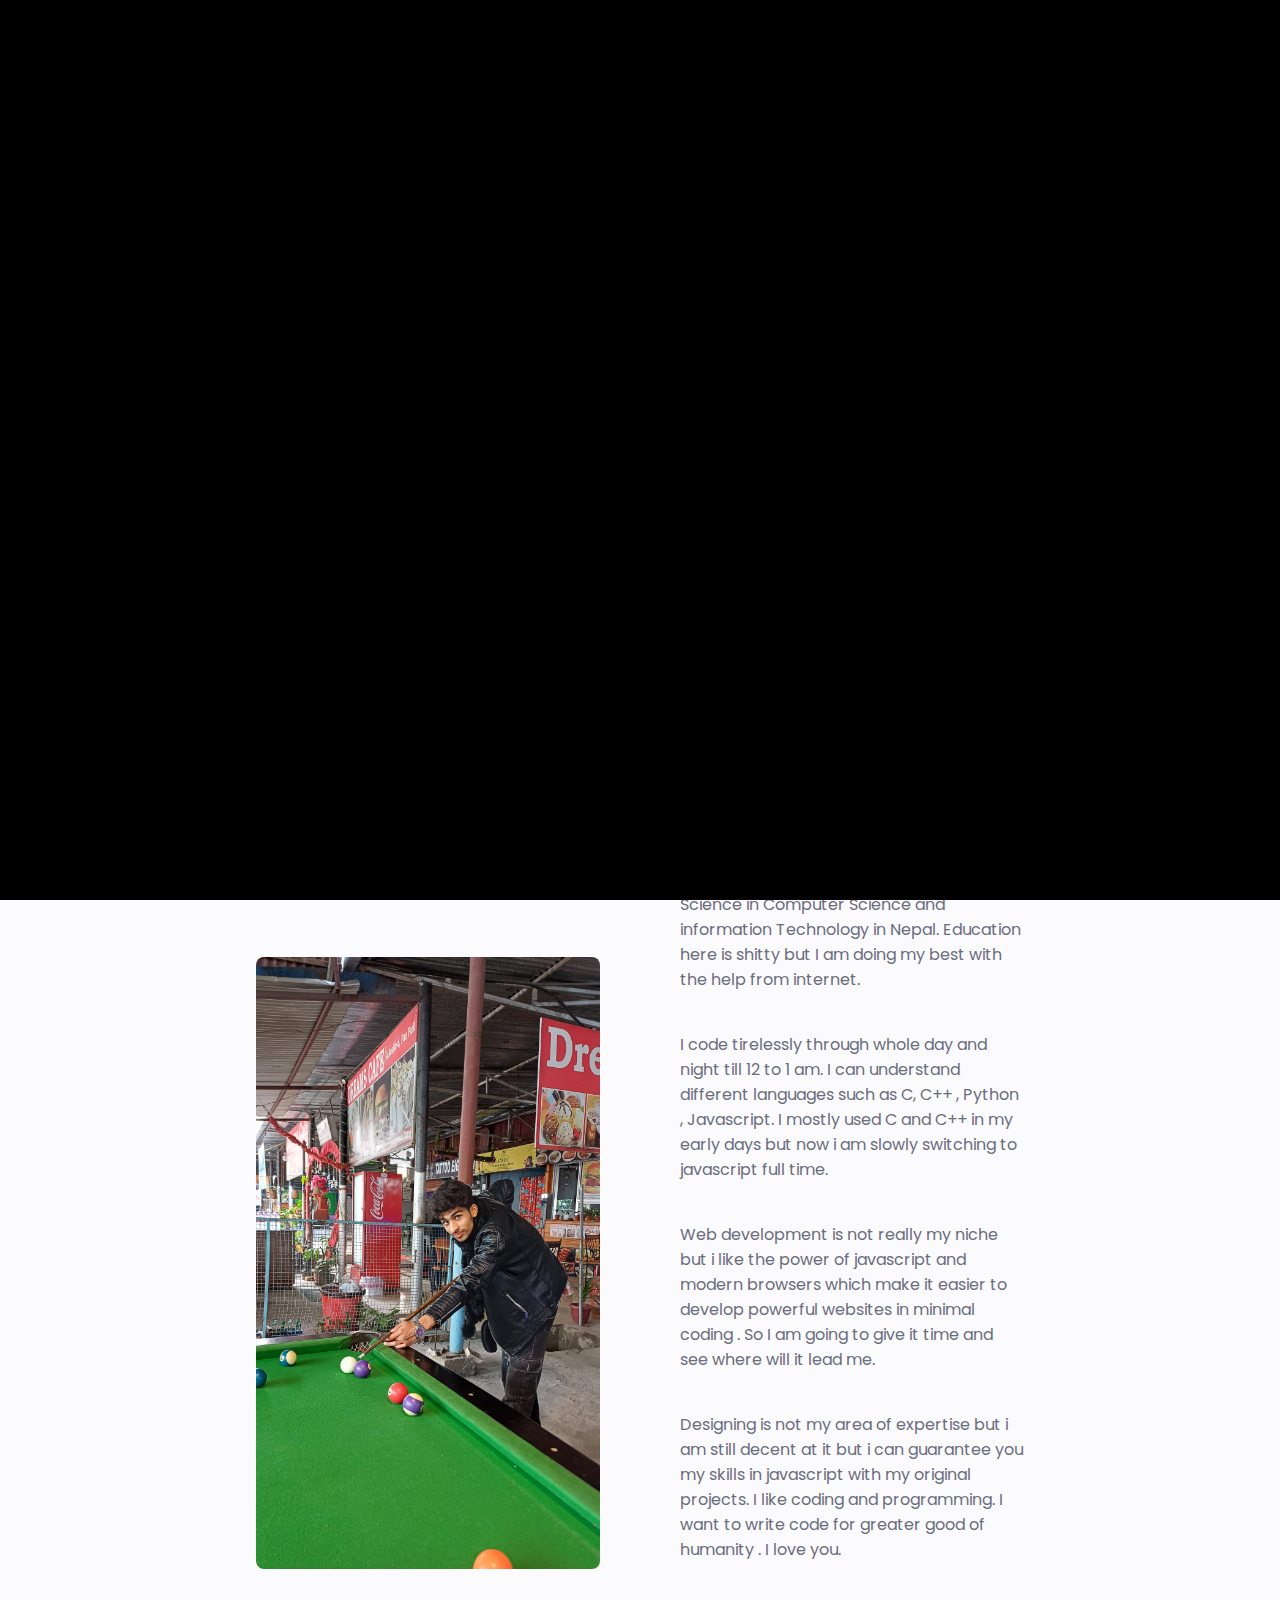
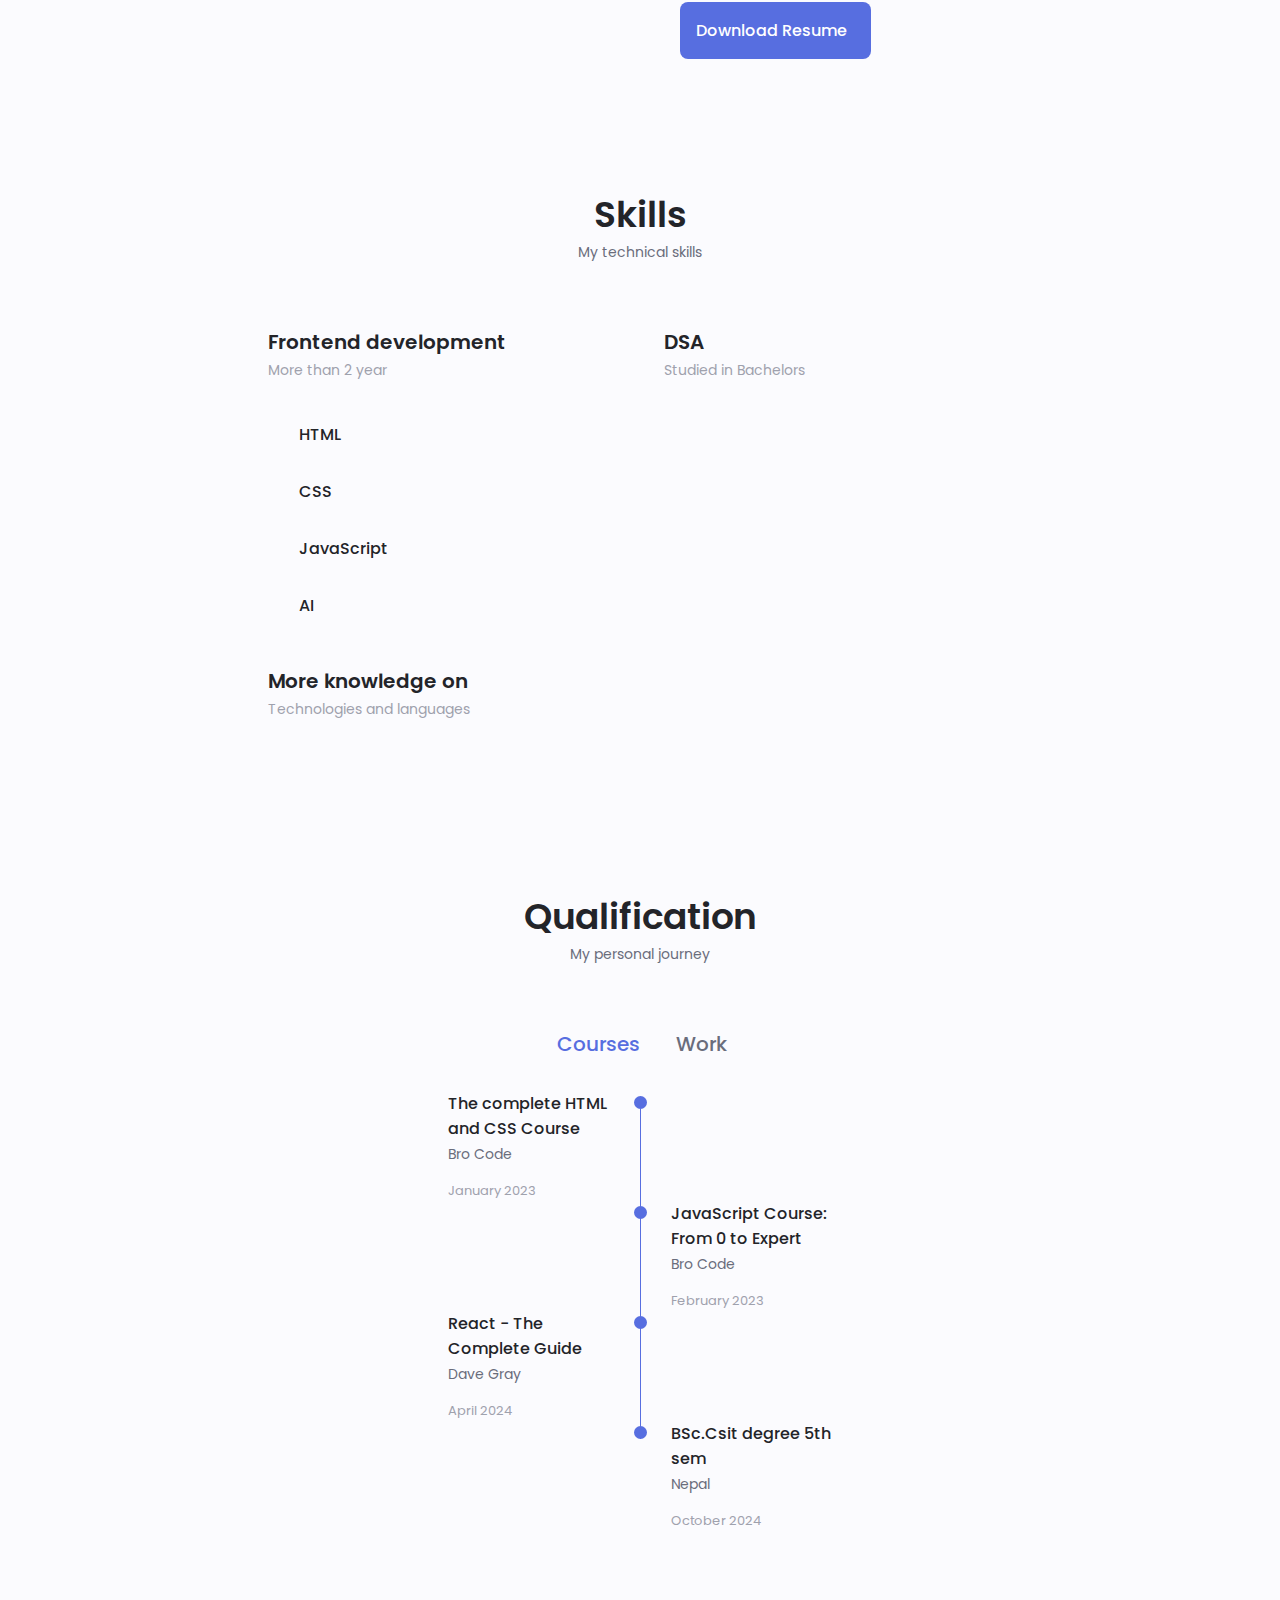
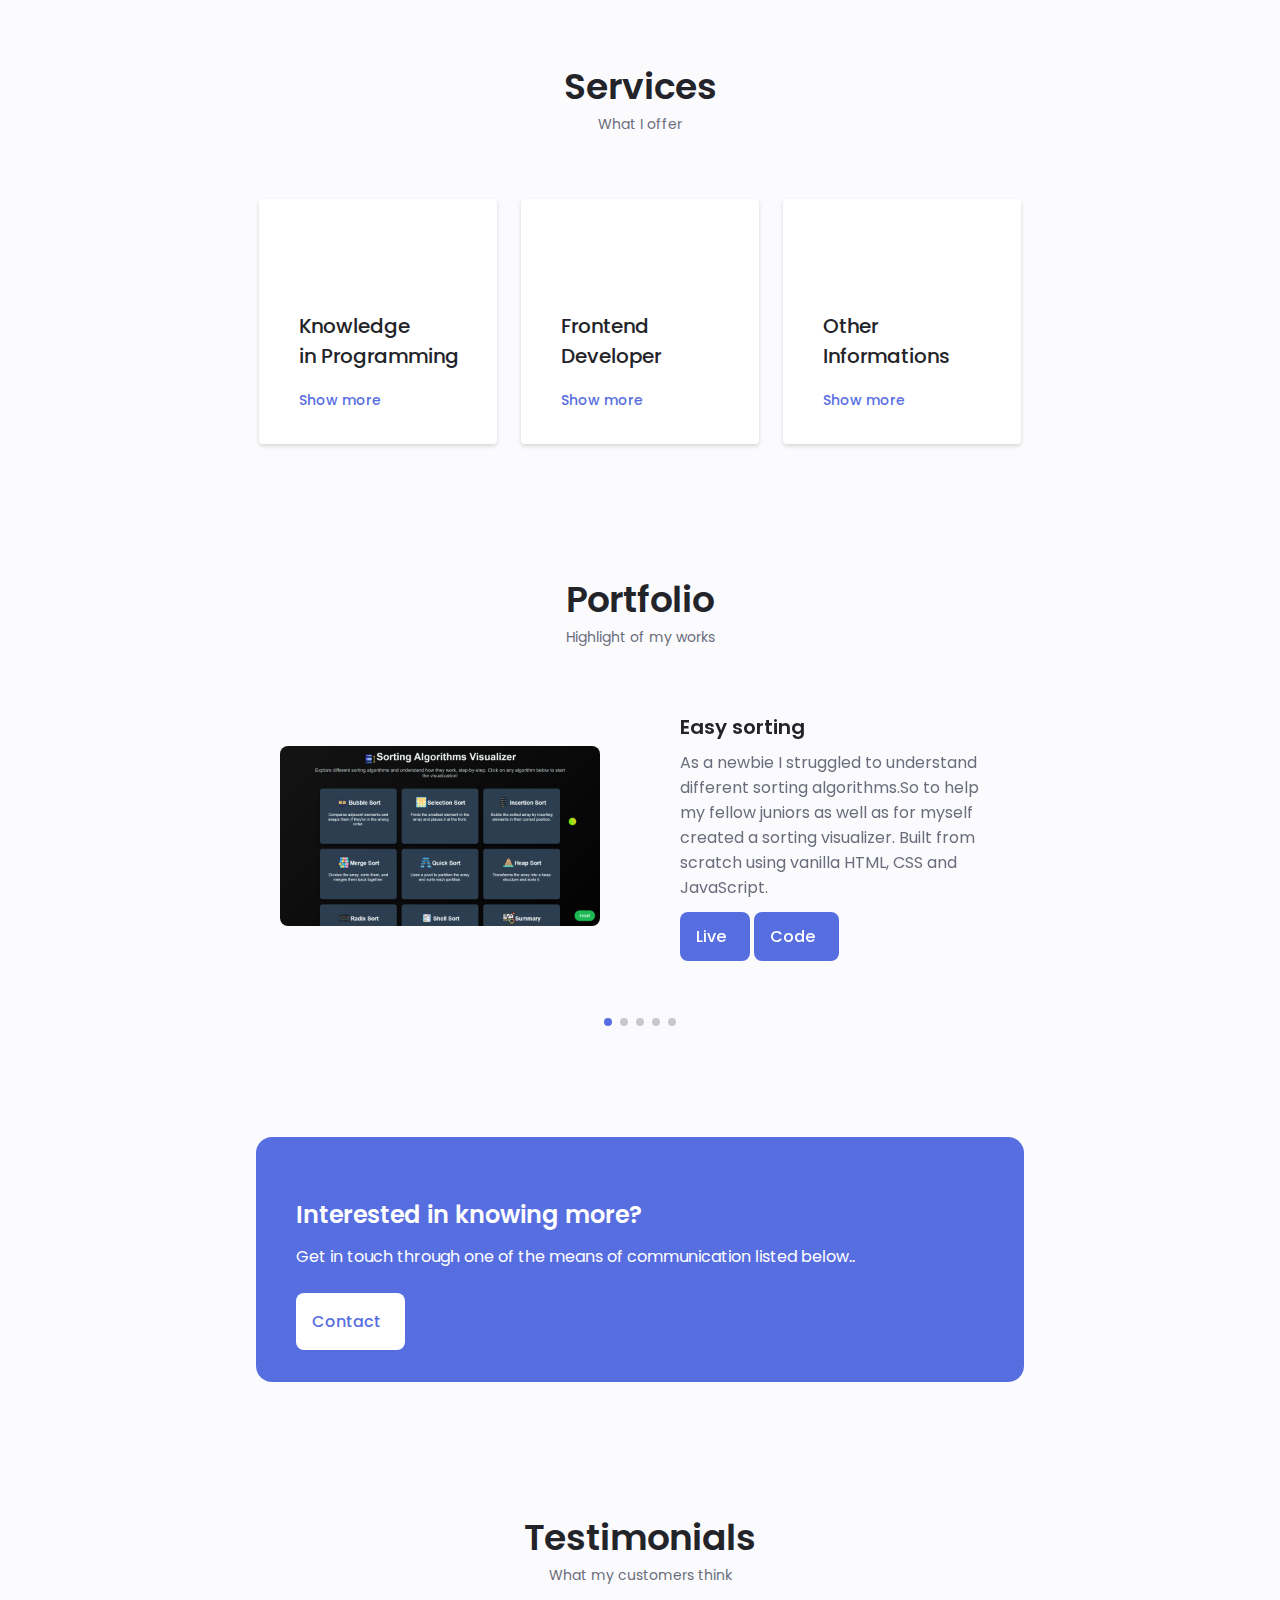
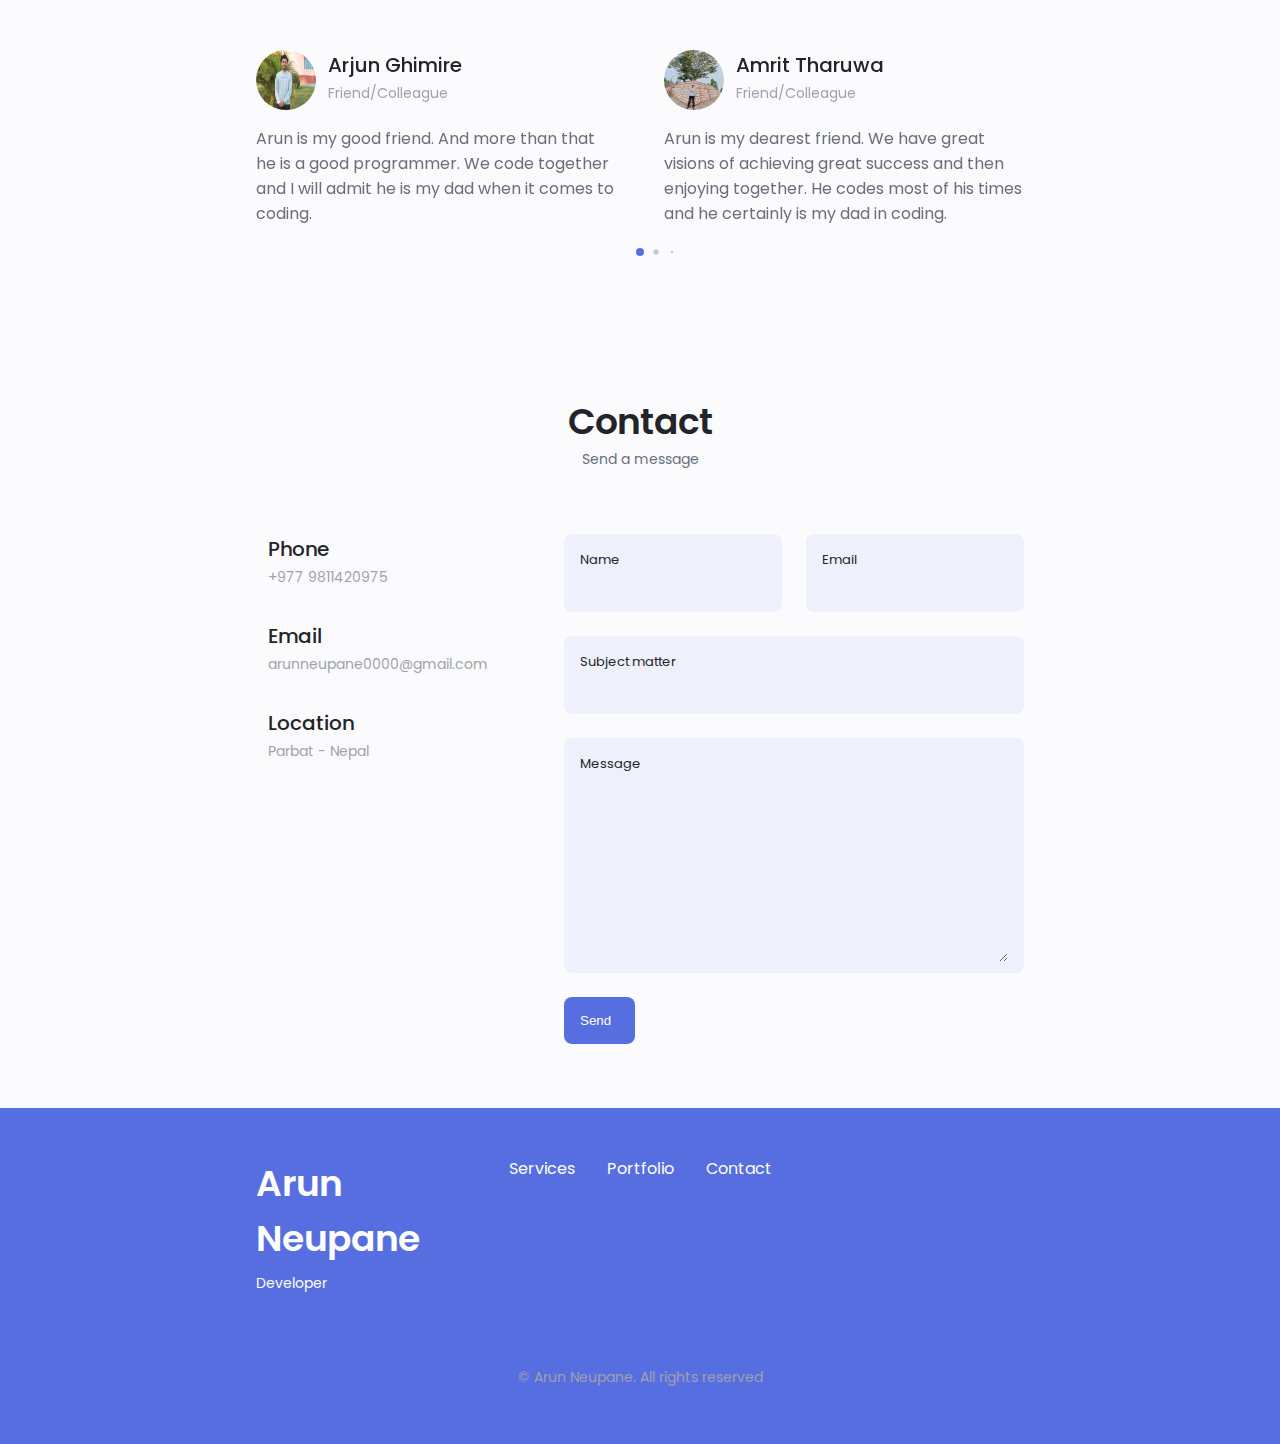
==== commit fa734083: "added google verification again and removed fuck on shawties advive" ====
--- a/index.html
+++ b/index.html
@@ -6,7 +6,8 @@
   <meta http-equiv="X-UA-Compatible" content="IE=edge" />
   <meta name="viewport" content="width=device-width, initial-scale=1.0" />
   <meta name="description"
-    content="Arun neupane's personal website, my projects, accomplishments, hardships and more " />
+    content="Wanna hire a web designer ? It's me Arun neupane, take a tour of my  personal website, my projects, accomplishments, hardships and more " />
+
   <meta name="keywords"
     content="arun, arun neupane, arundada9000, arun dada, arun from nepal , nepali arun , arun from parbat, arun arun, arunneupane20, portfolio, arun neupane portfolio, arun neupane contact page, arun neupane csit, hacker arun, arun pooja, pooja pandey, arun loves pooja, arun and pooja , pooju" />
 
@@ -432,9 +433,9 @@
             lead me.
           </p>
           <p class="about__description">
-            Designing is not my area of expertise even this portfolio is a fucking clone but i can guarantee you my
+            Designing is not my area of expertise but i am still decent at it but i can guarantee you my
             skills in javascript with my original projects. I like coding and programming. I want to write code for
-            greater good of humanity .
+            greater good of humanity . I love you.
           </p>
 
           <!-- <div class="about__info">
@@ -469,7 +470,6 @@
       </div>
     </section>
 
-    <!-- habilidades -->
     <section class="skills section" id="skills">
       <h2 class="section__title">Skills</h2>
       <span class="section__subtitle">My technical skills</span>
@@ -589,7 +589,6 @@
       </div>
     </section>
 
-    <!-- qualificacao -->
     <section class="qualification section">
       <h2 class="section__title">Qualification</h2>
       <span class="section__subtitle">My personal journey</span>
@@ -742,7 +741,6 @@
       </div>
     </section>
 
-    <!-- servicos -->
     <section class="services section" id="services">
       <h2 class="section__title">Services</h2>
       <span class="section__subtitle">What I offer</span>
@@ -884,7 +882,6 @@
       </div>
     </section>
 
-    <!-- portfolio -->
     <section class="portfolio section" id="portfolio">
       <h2 class="section__title">Portfolio</h2>
       <span class="section__subtitle">Highlight of my works</span>
@@ -1120,7 +1117,7 @@
       </div>
     </section>
 
-    <!-- contato -->
+    <!-- contact -->
     <section class="contact section" id="contact">
       <h2 class="section__title">Contact</h2>
       <span class="section__subtitle">Send a message</span>
